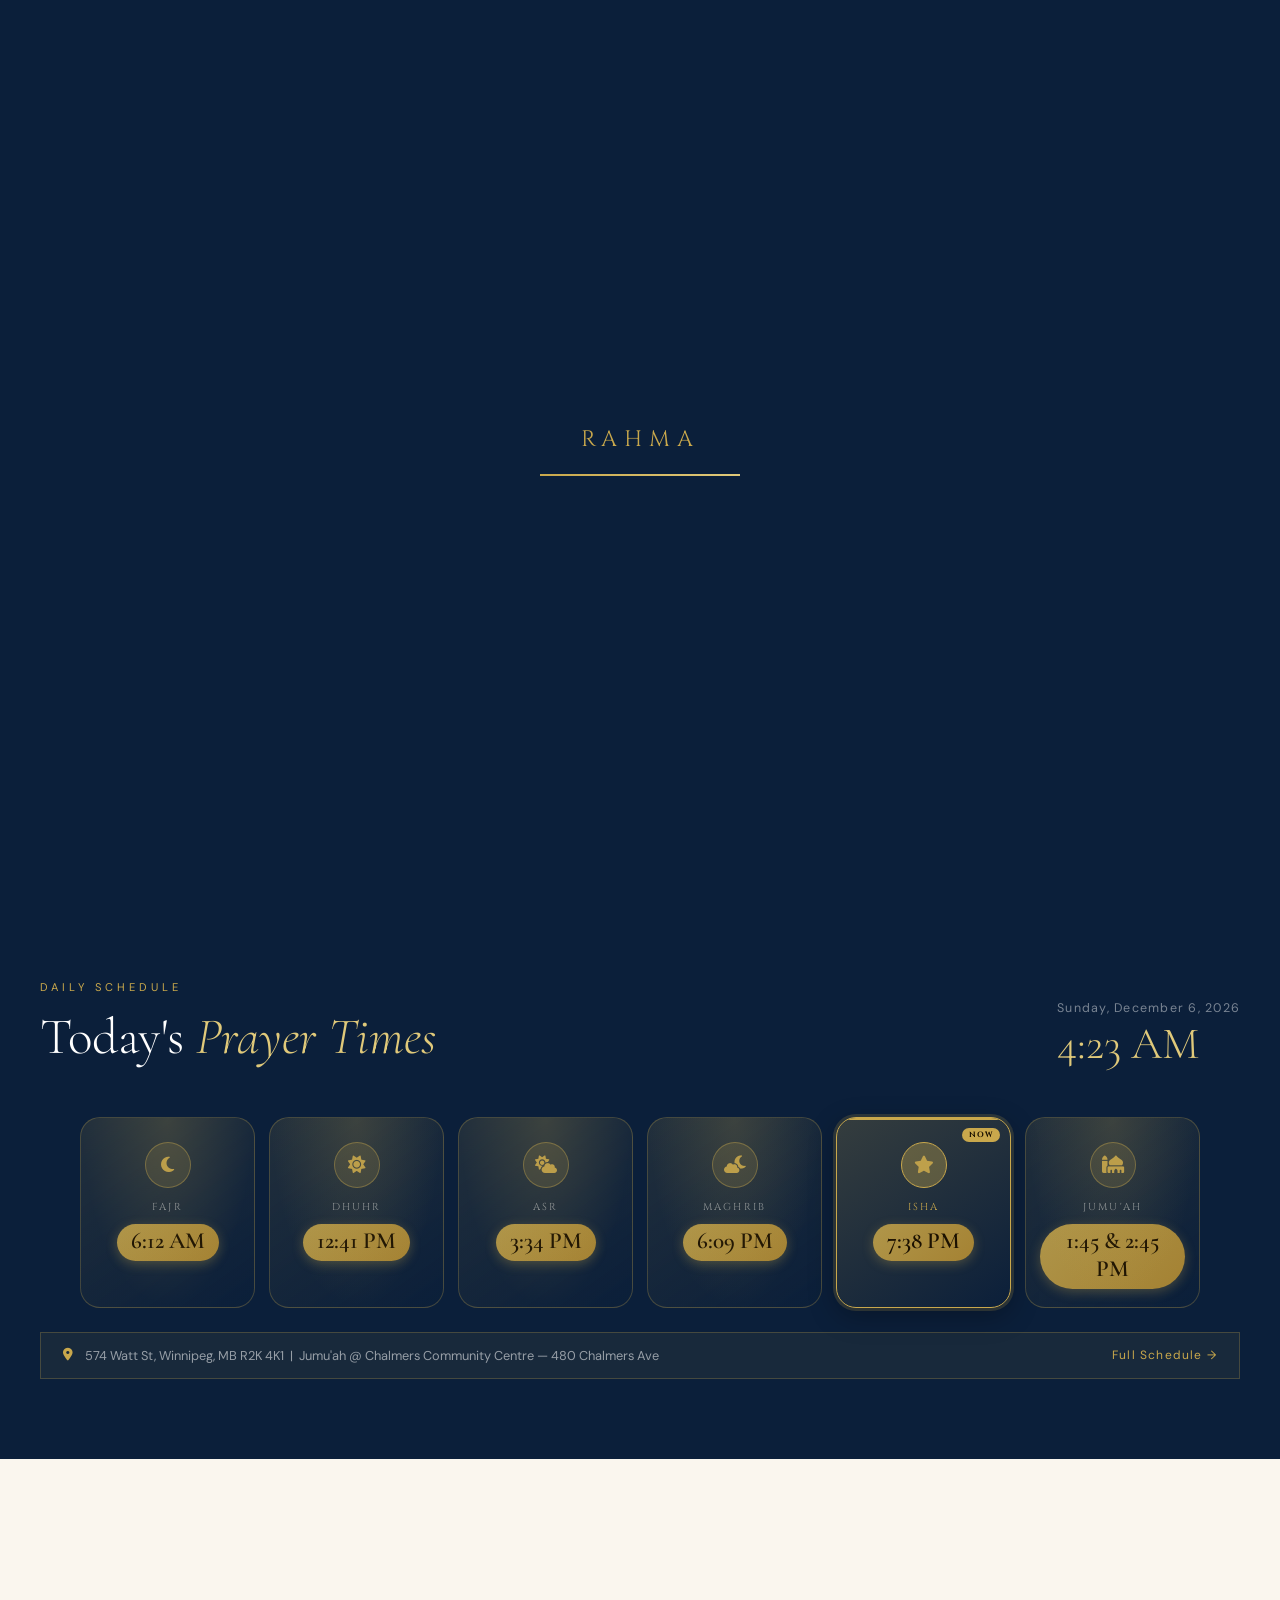
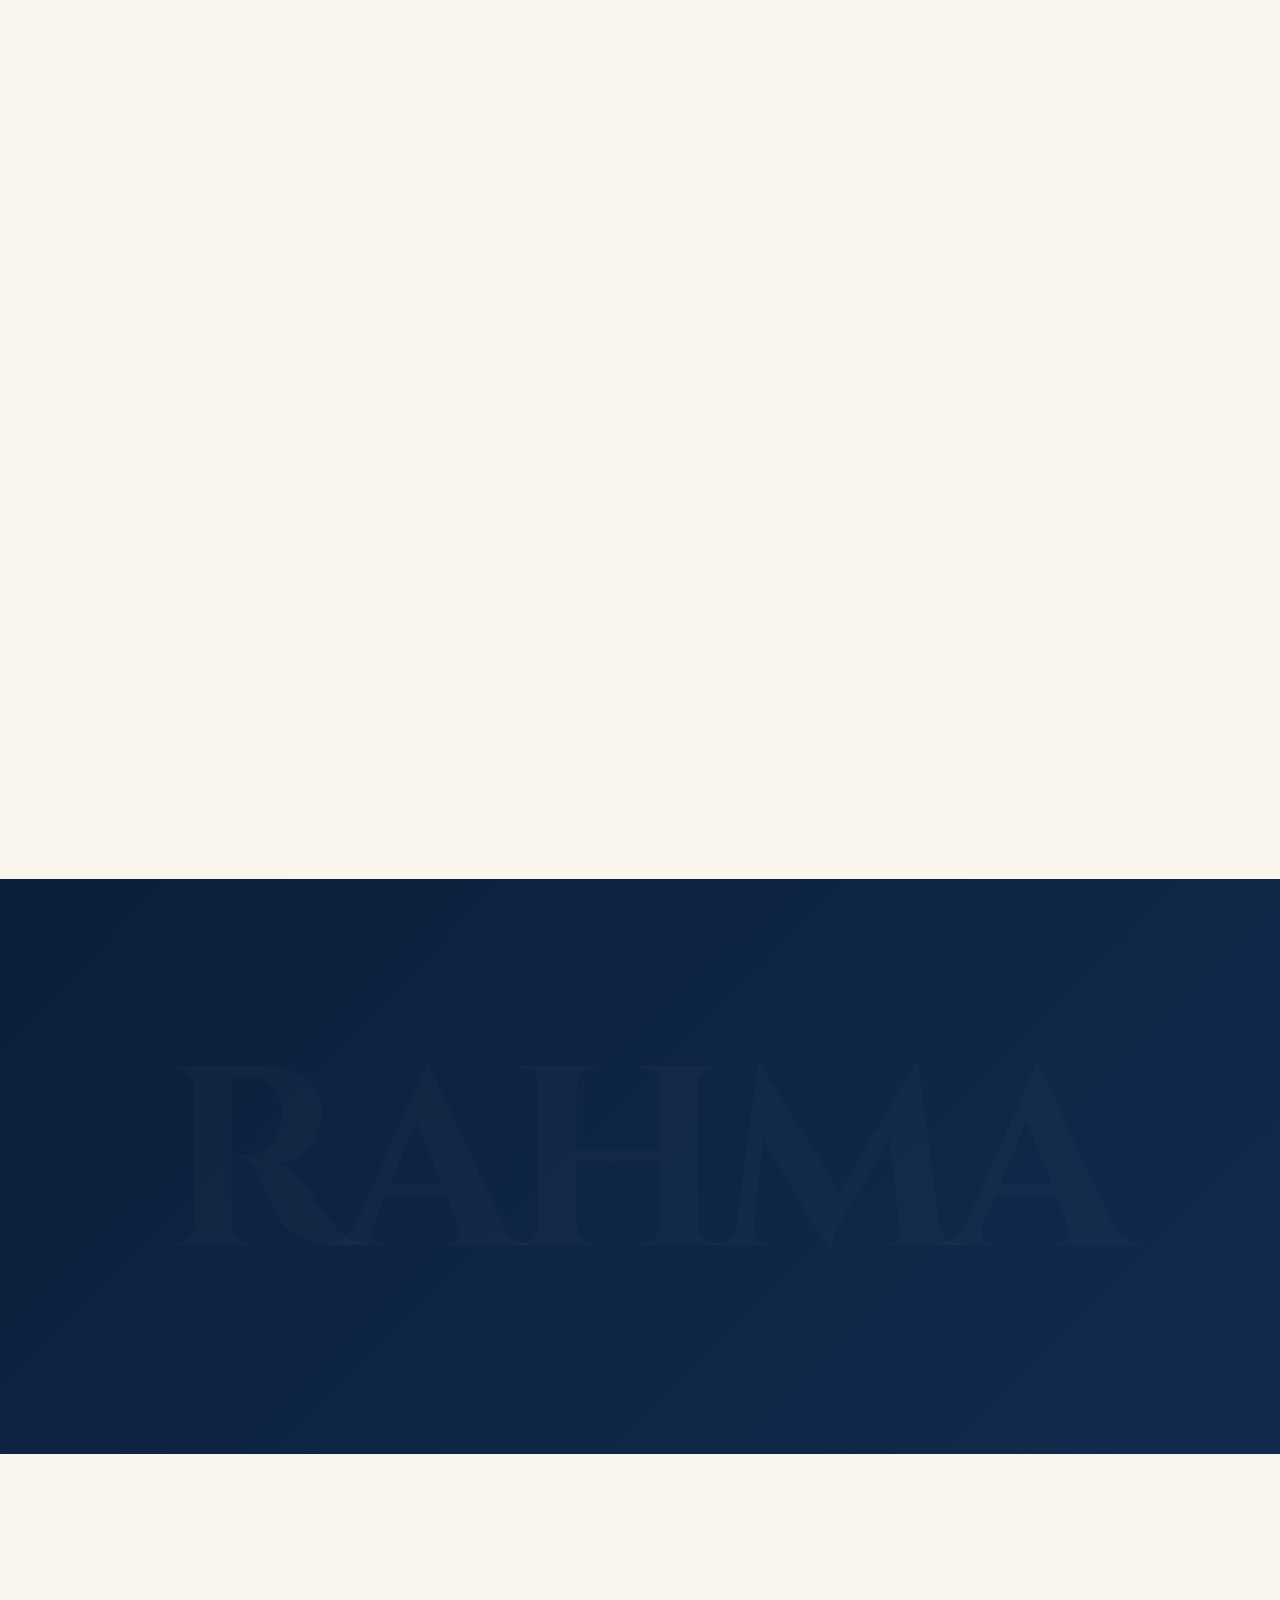
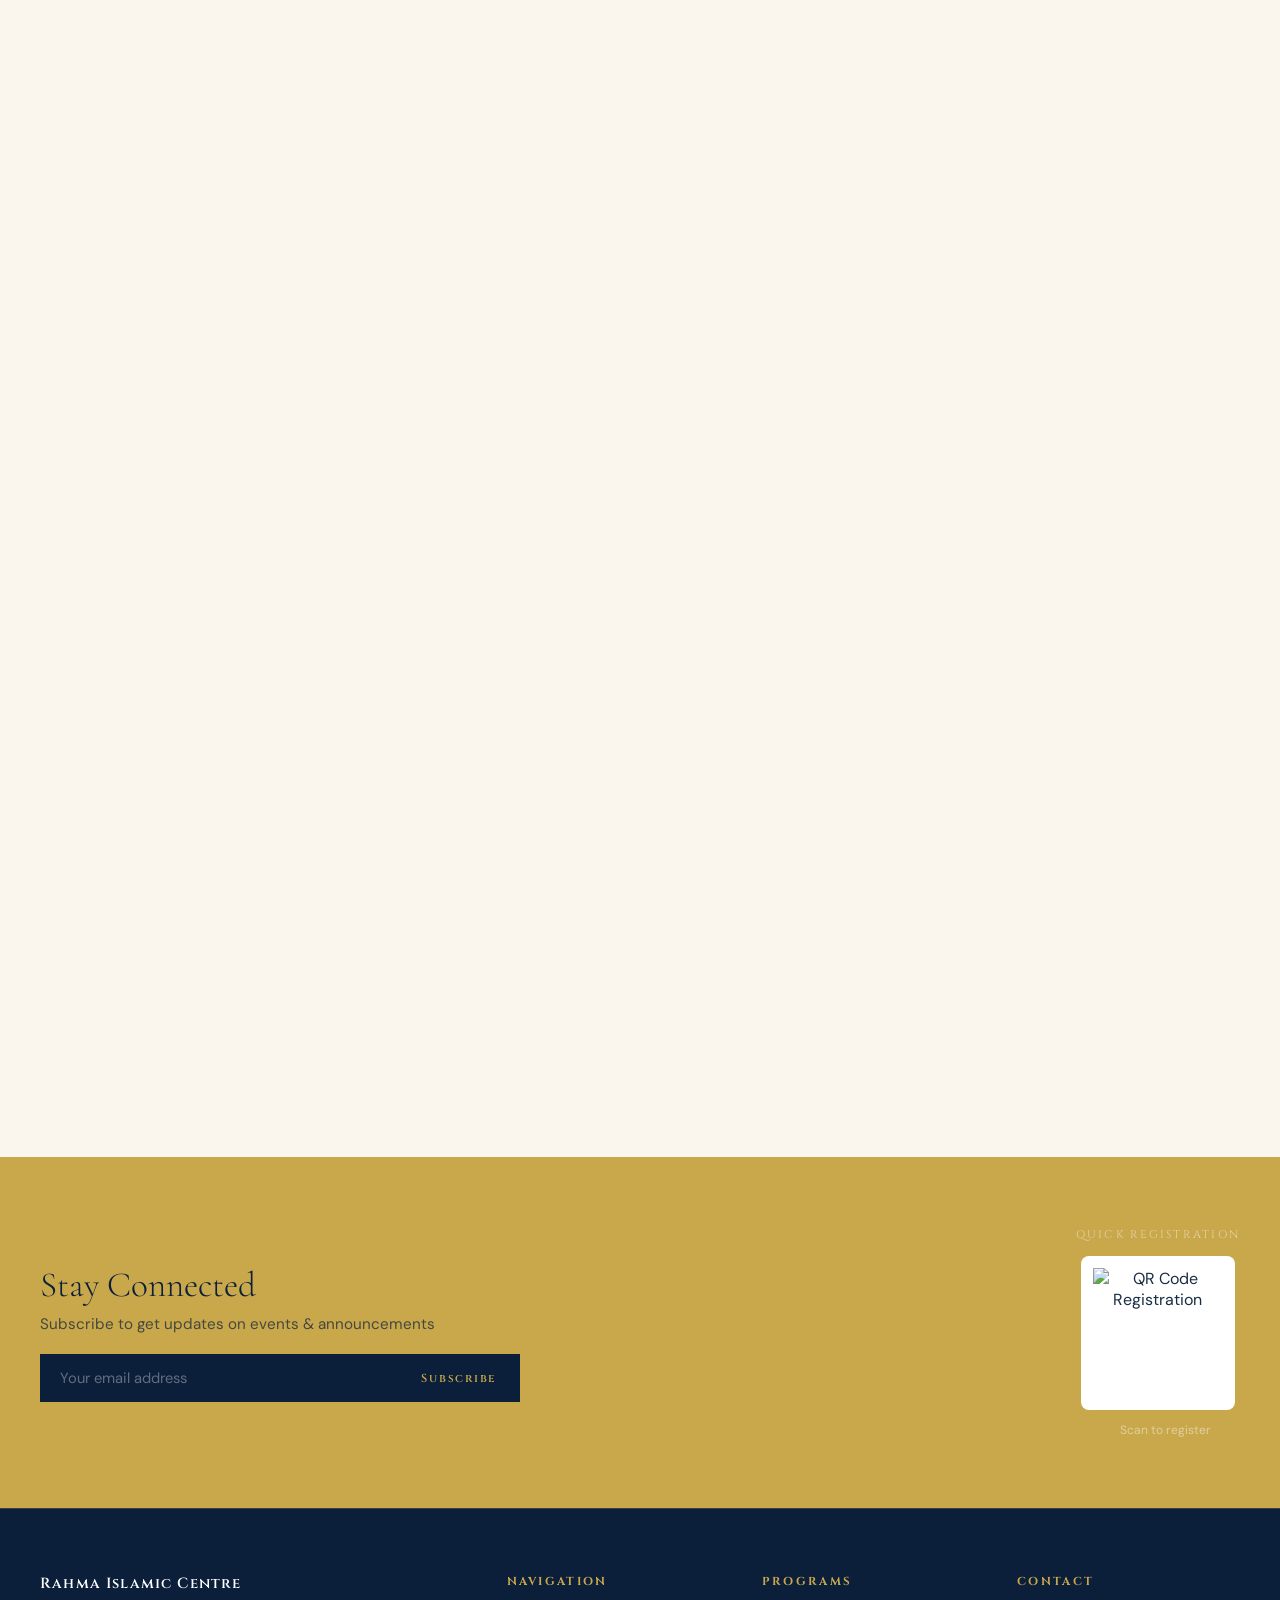
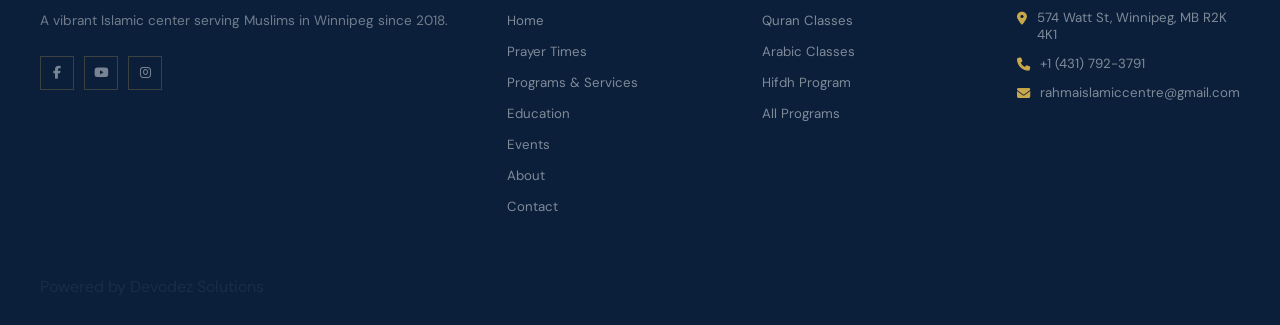
==== index.html @ fd64b8f8 "Update index.html" ====
<!DOCTYPE html>
<html lang="en">
<head>
    <meta charset="UTF-8">
    <meta name="viewport" content="width=device-width, initial-scale=1.0">
    <title>Rahma Islamic Centre — Winnipeg</title>
    <link rel="icon" type="image/png" href="logo.png">
    <link rel="preconnect" href="https://fonts.googleapis.com">
    <link rel="preconnect" href="https://fonts.gstatic.com" crossorigin>
    <link href="https://fonts.googleapis.com/css2?family=Cormorant+Garamond:ital,wght@0,300;0,400;0,600;1,300;1,400&family=Cinzel:wght@400;600;700&family=DM+Sans:wght@300;400;500&display=swap" rel="stylesheet">
    <link rel="stylesheet" href="https://cdnjs.cloudflare.com/ajax/libs/font-awesome/6.4.0/css/all.min.css">
    <link rel="stylesheet" href="style.css">
    <style>
        /* ===== HERO ===== */
        .hero { position: relative; height: 100vh; min-height: 700px; display: flex; align-items: center; justify-content: center; overflow: hidden; }
        .hero-bg { position: absolute; inset: 0; background: url('masjid.png') center/cover no-repeat; }
        .hero-overlay { position: absolute; inset: 0; background: linear-gradient(170deg, rgba(6,16,32,0.88) 0%, rgba(11,31,58,0.72) 50%, rgba(6,16,32,0.85) 100%); }
        .hero-pattern { position:absolute; inset:-60%; border: 1px solid rgba(201,168,76,0.15);   opacity: 0.07; pointer-events: none; z-index: 1; animation: patternSpin 80s linear infinite; }
        .hero-content { position: relative; z-index: 2; text-align: center; padding: 0 24px; animation: fadeUp 1.2s ease 0.5s both; }
        @keyframes fadeUp { from { opacity:0; transform:translateY(30px); } to { opacity:1; transform:translateY(0); } }
        .hero-eyebrow { font-family: 'DM Sans', sans-serif; font-size: 0.75rem; font-weight: 400; letter-spacing: 0.35em; text-transform: uppercase; color: var(--gold); margin-bottom: 20px; }
        .hero-title { font-family: 'Cormorant Garamond', serif; font-size: clamp(3rem, 7vw, 6.5rem); font-weight: 300; color: var(--white); line-height: 1.05; margin-bottom: 8px; letter-spacing: -0.01em; }
        .hero-title em { font-style: italic; color: var(--gold-light); }
        .hero-subtitle { font-family: 'Cormorant Garamond', serif; font-size: clamp(1rem, 2.5vw, 1.5rem); font-weight: 300; color: rgba(255,255,255,0.7); margin-bottom: 50px; font-style: italic; }
        .hero-ctas { display: flex; gap: 16px; justify-content: center; flex-wrap: wrap; }
        .hero-scroll { position: absolute; bottom: 36px; left: 50%; transform: translateX(-50%); display: flex; flex-direction: column; align-items: center; gap: 8px; cursor: pointer; z-index: 2; }
        .hero-scroll span { font-size: 0.65rem; letter-spacing: 0.25em; text-transform: uppercase; color: rgba(255,255,255,0.5); }
        .scroll-line { width: 1px; height: 50px; background: linear-gradient(var(--gold), transparent); animation: scrollAnim 2s ease-in-out infinite; }
        @keyframes patternSpin {
          from { transform: rotate(0deg); }
          to   { transform: rotate(360deg); }
        }
        @keyframes scrollAnim { 0%,100%{opacity:0;transform:scaleY(0);transform-origin:top} 50%{opacity:1;transform:scaleY(1)} }

        /* ===== ABOUT (homepage) ===== */
        .about-section { background: var(--cream); }
        .about-grid { display: grid; grid-template-columns: 1fr 1fr; gap: 80px; align-items: center; }
        .about-img-wrap { position: relative; }
        .about-img-wrap img { width: 100%; display: block; filter: grayscale(15%); position: relative; z-index: 1; }
        .about-img-wrap::before { content: ''; position: absolute; top: -20px; left: -20px; right: 20px; bottom: 20px; border: 1px solid var(--gold); opacity: 0.4; z-index: 0; pointer-events: none; }
        .about-year { position: absolute; bottom: -20px; right: -20px; z-index: 2; background: var(--gold); color: var(--navy); padding: 18px 24px; font-family: 'Cormorant Garamond', serif; font-size: 1.1rem; font-weight: 600; text-align: center; line-height: 1.2; }
        .about-year strong { display: block; font-size: 2rem; }
        .about-text p { font-family: 'DM Sans', sans-serif; font-size: 1rem; line-height: 1.85; color: var(--muted); margin-bottom: 20px; font-weight: 300; }
        .about-stats { display: grid; grid-template-columns: repeat(3, max-content); justify-content: center; gap: 30px; margin-top: 48px; padding-top: 40px; border-top: 1px solid var(--border); text-align: center;}
        .stat-item { text-align: center; }
        .stat-number { font-family: 'Cormorant Garamond', serif; font-size: 2.8rem; font-weight: 300; color: var(--navy); line-height: 1; display: block; }
        .stat-label { font-size: 0.75rem; letter-spacing: 0.15em; text-transform: uppercase; color: var(--gold); margin-top: 8px; display: block; }

        /* ===== MISSION ===== */
        .mission-section { background: linear-gradient(135deg, var(--navy) 0%, var(--navy-mid) 100%); padding: 110px 24px; position: relative; overflow: hidden; }
        .mission-pattern { position:absolute; inset:-60%; border: 1px solid rgba(201,168,76,0.15);   opacity: 0.05; pointer-events: none; animation: patternSpin 80s linear infinite; }
        .mission-bg-text { position: absolute; top: 50%; left: 50%; transform: translate(-50%, -50%); font-family: 'Cinzel', serif; font-size: 20vw; font-weight: 700; color: rgba(255,255,255,0.02); pointer-events: none; white-space: nowrap; letter-spacing: -0.05em; }
        .mission-inner { position: relative; z-index: 1; max-width: 800px; margin: 0 auto; text-align: center; }
        .mission-divider { display: flex; align-items: center; gap: 16px; margin: 40px auto; max-width: 300px; }
        .mission-divider::before, .mission-divider::after { content: ''; flex: 1; height: 1px; background: var(--border); }
        .mission-gem { color: var(--gold); }
        .mission-inner p { font-family: 'Cormorant Garamond', serif; font-size: 1.35rem; font-style: italic; color: rgba(255,255,255,0.75); line-height: 1.9; }

        /* ===== DONATE (homepage) ===== */
        .donate-section { background: var(--cream); padding: 110px 24px; }
        .donate-inner { display: grid; grid-template-columns: 1fr 1fr; gap: 80px; align-items: center; }
        .donate-text p { font-size: 1.05rem; line-height: 1.8; color: var(--muted); margin-bottom: 36px; }
        .donate-amount-preview { display: flex; gap: 12px; flex-wrap: wrap; margin-bottom: 30px; }
        .amount-pill { padding: 8px 20px; border: 1px solid var(--border); font-family: 'Cinzel', serif; font-size: 0.8rem; letter-spacing: 0.1em; color: var(--navy); cursor: pointer; background: transparent; transition: all 0.3s; }
        .amount-pill:hover, .amount-pill.selected { background: var(--gold); border-color: var(--gold); color: var(--navy); }
        .donate-form-box { background: var(--navy); padding: 50px 44px; }
        .donate-form-box h3 { font-family: 'Cinzel', serif; font-size: 1.1rem; font-weight: 600; color: var(--white); letter-spacing: 0.1em; margin-bottom: 30px; }
        .donate-input-row { display: flex; margin-bottom: 16px; }
        .currency-tag { background: var(--gold); color: var(--navy); padding: 14px 18px; font-family: 'Cinzel', serif; font-size: 0.85rem; font-weight: 700; display: flex; align-items: center; flex-shrink: 0; }
        .donate-input { flex: 1; background: rgba(255,255,255,0.07); border: 1px solid rgba(255,255,255,0.12); border-left: none; color: var(--white); padding: 14px 18px; font-family: 'Cormorant Garamond', serif; font-size: 1.4rem; outline: none; transition: border-color 0.3s; }
        .donate-input:focus { border-color: var(--gold); }
        .donate-input::placeholder { color: rgba(255,255,255,0.25); font-size: 1rem; }
        .donate-submit { width: 100%; background: var(--gold); color: var(--navy); border: none; padding: 16px; font-family: 'Cinzel', serif; font-size: 0.85rem; font-weight: 700; letter-spacing: 0.2em; text-transform: uppercase; cursor: pointer; transition: all 0.3s; margin-bottom: 14px; }
        .donate-submit:hover { background: var(--gold-light); }
        .secure-tag { font-size: 0.75rem; color: rgba(255,255,255,0.4); text-align: center; letter-spacing: 0.08em; }
        .secure-tag i { color: #4ade80; margin-right: 6px; }

        /* ===== RESPONSIVE ===== */
        @media (max-width: 900px) { .about-grid, .donate-inner { grid-template-columns: 1fr; gap: 50px; } .about-img-wrap { max-width: 500px; } .about-stats { grid-template-columns: 1fr 1fr; } }
        @media (max-width: 600px) { .about-stats { grid-template-columns: 1fr; } .donate-form-box { padding: 36px 24px; } }
    </style>

    <!-- DROPDOWN NAV CSS -->
    <style>
    /* ── nav-links: chaque li devient relatif pour ancrer le dropdown ── */
    .nav-links li { position: relative; }

    /* ── Le dropdown ── */
    .nav-drop {
        display: block;
        visibility: hidden;
        opacity: 0;
        pointer-events: none;
        position: absolute;
        top: calc(100% + 14px);
        left: 50%;
        transform: translateX(-50%) translateY(-6px);
        min-width: 210px;
        background: rgba(11,31,58,0.97);
        backdrop-filter: blur(20px);
        border: 1px solid rgba(201,168,76,0.25);
        border-top: 2px solid var(--gold);
        z-index: 2000;
        transition: opacity 0.22s ease, transform 0.22s ease, visibility 0.22s;
        padding: 8px 0;
    }

    /* Petit pont invisible pour éviter le gap hover */
    .nav-links li::before {
        content: '';
        position: absolute;
        top: 100%;
        left: 0;
        width: 100%;
        height: 14px;
    }


    /* Afficher au hover */
    .nav-links li:hover > .nav-drop {
        visibility: visible;
        opacity: 1;
        pointer-events: auto;
        transform: translateX(-50%) translateY(0);
    }

    /* Items dans le dropdown */
    .nav-drop a {
        display: flex !important;
        align-items: center;
        gap: 10px;
        padding: 10px 20px;
        font-family: 'DM Sans', sans-serif !important;
        font-size: 0.76rem !important;
        font-weight: 400 !important;
        color: rgba(255,255,255,0.72) !important;
        text-transform: uppercase !important;
        letter-spacing: 0.06em !important;
        white-space: nowrap;
        text-decoration: none;
        transition: all 0.2s !important;
        border-bottom: 1px solid rgba(201,168,76,0.07);
    }
    .nav-drop a:last-child { border-bottom: none; }
    .nav-drop a::after { display: none !important; }  /* Supprimer la ligne soulignée du nav global */
    .nav-drop a i {
        width: 16px;
        color: var(--gold);
        font-size: 0.72rem;
        opacity: 0.85;
        flex-shrink: 0;
    }
    .nav-drop a:hover {
        background: rgba(201,168,76,0.09) !important;
        color: var(--gold-light) !important;
        padding-left: 26px !important;
    }
    .nav-drop a:hover i { opacity: 1; }
    
        /* ── OPTION C — Prayer Cards Home (même design que prayer-times) ── */
        .prayer-cards {
            display: flex !important;
            flex-wrap: wrap;
            gap: 14px;
            justify-content: center;
            margin-bottom: 24px;
            border: none !important;
        }
        .prayer-card-item {
            flex: 1 1 130px;
            max-width: 175px;
            min-width: 120px;
            background: linear-gradient(145deg, rgba(201,168,76,0.12) 0%, rgba(11,31,58,0.6) 100%);
            border: 1px solid rgba(201,168,76,0.28) !important;
            border-right: 1px solid rgba(201,168,76,0.28) !important;
            border-radius: 20px;
            padding: 24px 14px 18px;
            text-align: center;
            position: relative;
            transition: transform 0.25s, box-shadow 0.25s, border-color 0.25s;
            overflow: hidden;
        }
        .prayer-card-item::before {
            content: '';
            position: absolute;
            inset: 0;
            border-radius: 20px;
            background: radial-gradient(ellipse at 50% 0%, rgba(201,168,76,0.18) 0%, transparent 70%);
            pointer-events: none;
        }
        .prayer-card-item:hover {
            transform: translateY(-4px);
            box-shadow: 0 12px 36px rgba(0,0,0,0.35);
            border-color: rgba(201,168,76,0.55) !important;
            background: linear-gradient(145deg, rgba(201,168,76,0.12) 0%, rgba(11,31,58,0.6) 100%);
        }
        /* Icône dans anneau */
        .prayer-icon-ring {
            width: 46px; height: 46px;
            border-radius: 50%;
            background: rgba(201,168,76,0.15);
            border: 1.5px solid rgba(201,168,76,0.4);
            display: flex; align-items: center; justify-content: center;
            margin: 0 auto 12px;
            transition: background 0.25s;
        }
        .prayer-card-item:hover .prayer-icon-ring { background: rgba(201,168,76,0.28); }
        .prayer-icon { font-size: 1.1rem !important; color: var(--gold); opacity: 0.9; margin-bottom: 0 !important; display: inline !important; }
        .prayer-name {
            font-family: 'Cinzel', serif;
            font-size: 0.63rem;
            letter-spacing: 0.2em;
            color: rgba(255,255,255,0.5);
            text-transform: uppercase;
            margin-bottom: 10px;
        }
        /* Heure en pill */
        .prayer-time-val {
            display: inline-block;
            font-family: 'Cormorant Garamond', serif;
            font-size: 1.45rem;
            font-weight: 600;
            background: linear-gradient(135deg, rgba(201,168,76,0.85) 0%, rgba(180,140,50,0.9) 100%);
            color: #1a1000 !important;
            padding: 4px 14px 5px;
            border-radius: 50px;
            line-height: 1.2;
            box-shadow: 0 3px 12px rgba(201,168,76,0.3);
            margin-bottom: 0;
        }
        /* Carte active */
        .prayer-card-item.active-prayer {
            border-color: var(--gold) !important;
            background: linear-gradient(145deg, rgba(201,168,76,0.22) 0%, rgba(11,31,58,0.7) 100%);
            box-shadow: 0 0 0 3px rgba(201,168,76,0.18), 0 8px 28px rgba(0,0,0,0.3);
        }
        .prayer-card-item.active-prayer .prayer-icon-ring {
            background: rgba(201,168,76,0.35);
            border-color: var(--gold);
        }
        .prayer-card-item.active-prayer .prayer-name { color: var(--gold); }
        .prayer-card-item.active-prayer::after {
            content: 'Now';
            position: absolute;
            top: 10px; right: 10px;
            background: var(--gold);
            color: #1a1000;
            font-family: 'Cinzel', serif;
            font-size: 0.48rem;
            font-weight: 700;
            letter-spacing: 0.12em;
            padding: 2px 7px;
            border-radius: 50px;
            text-transform: uppercase;
        }
        @media (max-width: 700px) {
            .prayer-cards { gap: 8px; }
            .prayer-card-item { flex: 1 1 100px; min-width: 90px; padding: 16px 8px 12px; border-radius: 14px; }
            .prayer-icon-ring { width: 36px; height: 36px; margin-bottom: 8px; }
            .prayer-time-val { font-size: 1.1rem; padding: 3px 10px; }
        }
    </style>
    <!-- /DROPDOWN NAV CSS -->
</head>
<body>

    <div id="loader"><div class="loader-text">RAHMA</div><div class="loader-bar"><div class="loader-fill"></div></div></div>

        <div class="mobile-menu" id="mobileMenu">
        <a href="index.html" class="active" onclick="closeMobile()">Home</a>
        <a href="prayer-times.html"  onclick="closeMobile()">Prayer Times</a>
        <a href="programs.html"  onclick="closeMobile()">Programs &amp; Services</a>
        <a href="education.html"  onclick="closeMobile()">Education</a>
        <a href="events.html"  onclick="closeMobile()">Events</a>
        <a href="gallery.html"  onclick="closeMobile()">Gallery</a>
        <a href="contact.html"  onclick="closeMobile()">Contact</a>
        <a href="donate.html" class="mobile-donate" onclick="closeMobile()">Donate</a>
    </div>

    <nav class="navbar" id="navbar">
        <div class="navbar-inner">
            <a href="index.html" class="logo-wrap">
                <img src="logo.png" alt="Rahma Logo" class="logo-img">
                <div class="logo-text">Rahma Islamic Centre<span>Winnipeg</span></div>
            </a>
                        <ul class="nav-links">
                <li><a href="index.html" class="active">Home</a><div class="nav-drop"><a href="index.html#about"><i class="fas fa-users"></i>Who We Are</a><a href="index.html#mission"><i class="fas fa-bullseye"></i>Our Mission</a><a href="index.html#values"><i class="fas fa-heart"></i>Core Values</a></div></li>
                <li><a href="prayer-times.html" >Prayer Times</a><div class="nav-drop"><a href="prayer-times.html#prayer"><i class="fas fa-clock"></i>Today's Prayer Times</a><a href="prayer-times.html#schedule"><i class="fas fa-calendar-alt"></i>Monthly Schedule</a><a href="prayer-times.html#jumuah"><i class="fas fa-mosque"></i>Jumu'ah Info</a></div></li>
                <li><a href="programs.html" >Programs &amp; Services</a><div class="nav-drop"><a href="programs.html"><i class="fas fa-th-large"></i>All Programs</a><a href="activities.html"><i class="fas fa-running"></i>Activities &amp; Classes</a><a href="programs.html#foodbank"><i class="fas fa-hand-holding-heart"></i>Food Bank</a><a href="programs.html#counseling"><i class="fas fa-comments"></i>Spiritual Counseling</a></div></li>
                <li><a href="education.html" >Education</a><div class="nav-drop"><a href="education.html"><i class="fas fa-book-open"></i>All Classes</a><a href="education.html#adult-quran"><i class="fas fa-quran"></i>Adult Quran Class</a><a href="education.html#kids-quran"><i class="fas fa-child"></i>Kids Quran Class</a><a href="education.html#hifdh"><i class="fas fa-star"></i>Hifdh Program</a><a href="education.html#arabic"><i class="fas fa-language"></i>Arabic Class</a></div></li>
                <li><a href="events.html" >Events</a><div class="nav-drop"><a href="events.html"><i class="fas fa-calendar-star"></i>Upcoming Events</a><a href="events.html#ramadan"><i class="fas fa-moon"></i>Ramadan Programs</a><a href="events.html#eid"><i class="fas fa-gift"></i>Eid Celebrations</a><a href="newsletter.html"><i class="fas fa-envelope"></i>Newsletter</a></div></li>
                <li><a href="gallery.html" >Gallery</a></li>
                <li><a href="contact.html" >Contact</a><div class="nav-drop"><a href="contact.html#form"><i class="fas fa-paper-plane"></i>Send a Message</a><a href="contact.html#location"><i class="fas fa-map-marker-alt"></i>Location &amp; Hours</a></div></li>
            </ul>
            <a href="donate.html" class="nav-donate">Donate</a>
            <div class="hamburger" id="hamburger" onclick="toggleMobile()"><span></span><span></span><span></span></div>
        </div>
    </nav>

    <!-- HERO -->
    <section class="hero">
        <div class="hero-bg"></div>
        <div class="hero-overlay"></div>
        <div class="hero-pattern"></div>
        <div class="hero-content">
            <p class="hero-eyebrow">  </p>
            <h1 class="hero-title">Welcome to<br>Winnipeg <em>Rahma</em> Islamic Centre</h1>
            <p class="hero-subtitle">A sanctuary of worship, learning &amp; community</p>
            <div class="hero-ctas">
                <a href="prayer-times.html" class="btn-primary">Prayer Times</a>
                <a href="about.html" class="btn-outline">Learn More</a>
            </div>
        </div>
        <div class="hero-scroll" onclick="document.getElementById('prayer').scrollIntoView({behavior:'smooth'})">
            <span>Scroll</span><div class="scroll-line"></div>
        </div>
    </section>

    <!-- PRAYER TIMES -->
    <section class="prayer-section" id="prayer">
        <div class="prayer-pattern"></div>
        <div class="container">
            <div class="prayer-top">
                <div>
                    <span class="section-label">Daily Schedule</span>
                    <h2 class="section-title" style="color:var(--white);margin-bottom:0;">Today's <em style="color:var(--gold-light)">Prayer Times</em></h2>
                </div>
                <div class="prayer-live">
                    <div class="prayer-date-display" id="prayerDate">Loading date...</div>
                    <div class="prayer-clock" id="currentTime">--:--</div>
                </div>
            </div>
            <div class="prayer-cards">
                <div class="prayer-card-item" id="card-fajr"><div class="prayer-icon-ring"><i class="fas fa-moon prayer-icon"></i></div><div class="prayer-name">Fajr</div><div class="prayer-time-val" id="fajr-time">—</div></div>
                <div class="prayer-card-item" id="card-dhuhr"><div class="prayer-icon-ring"><i class="fas fa-sun prayer-icon"></i></div><div class="prayer-name">Dhuhr</div><div class="prayer-time-val" id="dhuhr-time">—</div></div>
                <div class="prayer-card-item" id="card-asr"><div class="prayer-icon-ring"><i class="fas fa-cloud-sun prayer-icon"></i></div><div class="prayer-name">Asr</div><div class="prayer-time-val" id="asr-time">—</div></div>
                <div class="prayer-card-item" id="card-maghrib"><div class="prayer-icon-ring"><i class="fas fa-cloud-moon prayer-icon"></i></div><div class="prayer-name">Maghrib</div><div class="prayer-time-val" id="maghrib-time">—</div></div>
                <div class="prayer-card-item" id="card-isha"><div class="prayer-icon-ring"><i class="fas fa-star prayer-icon"></i></div><div class="prayer-name">Isha</div><div class="prayer-time-val" id="isha-time">—</div></div>
                <div class="prayer-card-item"><div class="prayer-icon-ring"><i class="fas fa-mosque prayer-icon"></i></div><div class="prayer-name">Jumu'ah</div><div class="prayer-time-val">1:45 &amp; 2:45 PM</div></div>
            </div>
            <div class="prayer-location-bar">
                <i class="fas fa-map-marker-alt"></i>
                <span>574 Watt St, Winnipeg, MB R2K 4K1 &nbsp;|&nbsp; Jumu'ah @ Chalmers Community Centre — 480 Chalmers Ave</span>
                <a href="prayer-times.html">Full Schedule →</a>
            </div>
        </div>
    </section>

    <!-- ABOUT -->
    <section class="about-section" id="about" style="padding:110px 24px;">
        <div class="container">
            <div class="about-grid">
                <div class="about-img-wrap reveal">
                    <img src="mosque.jpg" alt="Rahma Community">
                    <div class="about-year"><strong>2018</strong>Founded</div>
                </div>
                <div class="about-text">
                    <span class="section-label reveal">Who We Are</span>
                    <h2 class="section-title reveal">A Home for the <em>Muslim Community</em> in Winnipeg</h2>
                    <div class="divider reveal"></div>
                        <p class="reveal">The Winnipeg Rahma Islamic Centre is a vibrant and inclusive Islamic Center dedicated to serving the spiritual, educational, and social needs of Muslims in Winnipeg. Our centre is a welcoming space for individuals of all ages, background, or level of religious knowledge.</p>
                        <p class="reveal reveal-delay-1">Our mosque is committed to the teachings of the Quran and the Sunnah of the Prophet Muhammad (peace be upon him). We strive to promote compassion and unity among our members and the broader community.</p>
                        <p class="reveal reveal-delay-2">With a focus on both religious education and community development, we offer various services to enrich the lives of our members and foster a spirit of brotherhood and sisterhood.</p>
                    </div>
                    <div class="about-stats reveal reveal-delay-2">
                        <div class="stat-item"><span class="stat-number" data-target="5">0</span><span class="stat-label">Daily Prayers</span></div>
                        <div class="stat-item"><span class="stat-number" data-target="7">0</span><span class="stat-label">Programs</span></div>
                        <div class="stat-item"><span class="stat-number" data-target="2018">0</span><span class="stat-label"> Year</span></div>
                    </div>
                </div>
            </div>
        </div>
    </section>

    <!-- MISSION -->
    <section class="mission-section" id="mission">
        <div class="mission-pattern"></div>
        <div class="mission-bg-text">RAHMA</div>
        <div class="mission-inner">
            <span class="section-label reveal" style="display:block;text-align:center;">Our Purpose</span>
            <h2 class="section-title reveal" style="color:var(--white);text-align:center;">Our <em style="color:var(--gold-light)">Mission</em></h2>
            <div class="mission-divider reveal"><span class="mission-gem">✦</span></div>
            <p class="reveal">"Our mission is to create an environment of spiritual growth, education, and social welfare that nurtures individuals and strengthens the community — inspiring all to live guided by Islamic principles."</p>
            <div style="margin-top:40px;text-align:center;" class="reveal reveal-delay-2"><a href="about.html" class="btn-primary">Learn About Us</a></div>
        </div>
    </section>

    <section class="values-section" id="values">
        <div class="container">
            <span class="section-label reveal">What Guides Us</span>
            <h2 class="section-title reveal">Our <em>Core Values</em></h2>
            <p class="reveal" style="color:var(--muted);max-width:600px;">At the Winnipeg Rahma Islamic Centre, we are guided by the following core values that shape everything we do.</p>
            <div class="values-grid">
                <div class="value-item reveal"><div class="value-icon"><i class="fas fa-pray"></i></div><h3>Faith</h3><p>We prioritize nurturing a deep connection with Allah (SWT) through worship, prayer, and reflection on the teachings of Islam.</p></div>
                <div class="value-item reveal reveal-delay-1"><div class="value-icon"><i class="fas fa-users"></i></div><h3>Community</h3><p>We believe in fostering a sense of brotherhood and sisterhood, where all members feel welcome, supported, and included.</p></div>
                <div class="value-item reveal reveal-delay-2"><div class="value-icon"><i class="fas fa-book-open"></i></div><h3>Education</h3><p>We are committed to lifelong learning, offering programs that enhance understanding of the Quran, Hadith, and Islamic teachings.</p></div>
                <div class="value-item reveal reveal-delay-1"><div class="value-icon"><i class="fas fa-hands-helping"></i></div><h3>Service</h3><p>We believe in giving back through charitable acts, support for the needy, and initiatives that benefit the broader society.</p></div>
                <div class="value-item reveal reveal-delay-2"><div class="value-icon"><i class="fas fa-shield-alt"></i></div><h3>Integrity</h3><p>We strive to uphold the highest moral and ethical standards, reflecting the principles of honesty, fairness, and respect.</p></div>
                <div class="value-item reveal reveal-delay-3"><div class="value-icon"><i class="fas fa-heart"></i></div><h3>Compassion</h3><p>We encourage kindness and care for others, following the example of the Prophet Muhammad (peace be upon him).</p></div>
            </div>
        </div>
    </section>

    <!-- DONATE -->
    <section class="donate-section">
        <div class="container">
            <div class="donate-inner">
                <div class="donate-text">
                    <span class="section-label reveal">Make an Impact</span>
                    <h2 class="section-title reveal">Support <em>Rahma</em><br>Islamic Centre</h2>
                    <div class="divider reveal"></div>
                    <p class="reveal">Your generous contributions help us maintain our facilities, expand educational programs, and support families in need across Winnipeg.</p>
                    <div class="donate-amount-preview reveal">
                        <button class="amount-pill" onclick="setAmount(10,this)">$10</button>
                        <button class="amount-pill" onclick="setAmount(25,this)">$25</button>
                        <button class="amount-pill selected" onclick="setAmount(50,this)">$50</button>
                        <button class="amount-pill" onclick="setAmount(100,this)">$100</button>
                        <button class="amount-pill" onclick="setAmount(250,this)">$250</button>
                    </div>
                </div>
                <div class="donate-form-box reveal reveal-delay-2" style="position:relative;overflow:hidden;"><div class="donate-box-pattern"></div>
                    <h3>Donate Today</h3>
                    <div style="display:flex;gap:8px;margin-bottom:20px;">
                        <button onclick="setCurrency('CAD')" id="btnCAD" style="flex:1;padding:10px;background:rgba(201,168,76,0.15);border:1px solid var(--gold);color:var(--gold);font-family:Cinzel,serif;font-size:0.75rem;letter-spacing:0.12em;cursor:pointer;transition:all 0.3s;">CAD</button>
                        <button onclick="setCurrency('USD')" id="btnUSD" style="flex:1;padding:10px;background:transparent;border:1px solid rgba(255,255,255,0.15);color:rgba(255,255,255,0.5);font-family:Cinzel,serif;font-size:0.75rem;letter-spacing:0.12em;cursor:pointer;transition:all 0.3s;">USD</button>
                    </div>
                    <div class="donate-input-row">
                        <div class="currency-tag" id="currencyTag">CAD</div>
                        <input type="number" class="donate-input" id="donateAmt" value="50" placeholder="Enter amount" min="1">
                    </div>
                    <button class="donate-submit" onclick="processDonation()">Donate Now →</button>
                    <p class="secure-tag"><i class="fas fa-lock"></i>100% Secure &amp; Tax-Deductible</p>
                </div>
            </div>
        </div>
    </section>

    <!-- NEWSLETTER -->
    
    <!-- NEWSLETTER + QR FUSIONNÉS -->
    <section class="newsletter-section">
        <div class="container">
            <div class="nl-flex-wrap" style="display:flex;flex-wrap:wrap;gap:40px;align-items:center;justify-content:space-between;">

                <!-- Colonne gauche : newsletter -->
                <div style="flex:1;min-width:260px;">
                    <div class="newsletter-inner" style="flex-direction:column;align-items:flex-start;text-align:left;gap:20px;">
                        <div class="newsletter-text">
                            <h3>Stay Connected</h3>
                            <p>Subscribe to get updates on events &amp; announcements</p>
                        </div>
                        <form class="newsletter-form" onsubmit="subscribeNewsletter(event)" style="width:100%;max-width:480px;">
                            <input type="email" class="newsletter-input" placeholder="Your email address" required>
                            <button type="submit" class="newsletter-btn">Subscribe</button>
                        </form>
                    </div>
                </div>

                <!-- Colonne droite : QR code -->
                <div class="qr-col" style="text-align:center;padding-left:40px;border-left:1px solid rgba(201,168,76,0.25);flex-shrink:0;">
                    <p style="font-family:'Cinzel',serif;font-size:0.7rem;letter-spacing:0.2em;text-transform:uppercase;color:rgba(255,255,255,0.5);margin-bottom:14px;">Quick Registration</p>
                    <div style="display:inline-block;background:#fff;padding:12px;border-radius:8px;">
                        <img src="qr-register.jpeg" alt="QR Code Registration" style="width:130px;height:130px;display:block;">
                    </div>
                    <p style="margin-top:12px;font-size:0.75rem;color:rgba(255,255,255,0.45);">
                        <i class="fas fa-mobile-alt" style="color:var(--gold);margin-right:6px;"></i>Scan to register
                    </p>
                </div>

            </div>
        </div>
    </section>
    <footer class="footer"><div class="container">
        <div class="footer-grid">
            <div class="footer-brand"><span class="logo-text-footer">Rahma Islamic Centre</span><p>A vibrant Islamic center serving Muslims in Winnipeg since 2018.</p><div class="footer-social"><a href="#"><i class="fab fa-facebook-f"></i></a><a href="#"><i class="fab fa-youtube"></i></a><a href="#"><i class="fab fa-instagram"></i></a></div></div>
            <div class="footer-col"><h4>Navigation</h4><ul>
                <li><a href="index.html">Home</a></li><li><a href="prayer-times.html">Prayer Times</a></li>
                <li><a href="programs.html">Programs &amp; Services</a></li><li><a href="education.html">Education</a></li>
                <li><a href="events.html">Events</a></li><li><a href="index.html#about">About</a></li><li><a href="contact.html">Contact</a></li>
            </ul></div>
            <div class="footer-col"><h4>Programs</h4><ul>
                <li><a href="education.html">Quran Classes</a></li><li><a href="education.html">Arabic Classes</a></li>
                <li><a href="education.html">Hifdh Program</a></li><li><a href="programs.html">All Programs</a></li>
            </ul></div>
            <div class="footer-col"><h4>Contact</h4>
                <div class="contact-li"><i class="fas fa-map-marker-alt"></i><span>574 Watt St, Winnipeg, MB R2K 4K1</span></div>
                <div class="contact-li"><i class="fas fa-phone"></i><span>+1 (431) 792-3791</span></div>
                <div class="contact-li"><i class="fas fa-envelope"></i><span><a href="mailto:rahmaislamiccentre@gmail.com">rahmaislamiccentre@gmail.com</a></span></div>
            </div>
        </div>
                                        <span>Powered by Devodez Solutions</span>
            </div>
        </div>
    </footer>
    <script src="shared.js"></script>
    <script>
    /* ── HORLOGE + DATE — PAGE HOME ── */
    (function tickClock(){
        var el = document.getElementById('currentTime');
        var de = document.getElementById('prayerDate');
        var now = new Date();
        if (el) {
            var h = now.getHours(), m = now.getMinutes();
            var ampm = h >= 12 ? 'PM' : 'AM';
            el.textContent = (h%12||12) + ':' + String(m).padStart(2,'0') + ' ' + ampm;
        }
        if (de) de.textContent = now.toLocaleDateString('en-US', {weekday:'long', year:'numeric', month:'long', day:'numeric'});
        setTimeout(tickClock, 1000);
    })();

    /* ── PRAYER TIMES — PAGE HOME ── */
    (function() {
        function fmtTime(raw) {
            if (!raw) return '—';
            var t = raw.split(' ')[0].split(':');
            var h = parseInt(t[0]), m = t[1];
            return (h % 12 || 12) + ':' + m + ' ' + (h >= 12 ? 'PM' : 'AM');
        }
        async function loadHomePrayers() {
            var T = null;
            try {
                var r = await fetch('https://mawaqit.net/api/2.0/mosque/by-slug/rahma-islamic-centre-winnipeg/prayer-times');
                if (r.ok) {
                    var d = await r.json();
                    if (d.times && d.times.length >= 6)
                        T = {Fajr:d.times[0], Dhuhr:d.times[2], Asr:d.times[3], Maghrib:d.times[4], Isha:d.times[5]};
                }
            } catch(e) {}
            if (!T) {
                try {
                    var now = new Date();
                    var url = 'https://api.aladhan.com/v1/timings/'
                        + now.getDate() + '-' + (now.getMonth()+1) + '-' + now.getFullYear()
                        + '?latitude=49.8951&longitude=-97.1384&method=2';
                    var res = await fetch(url, {mode:'cors'});
                    var data = await res.json();
                    if (data.code === 200) T = data.data.timings;
                } catch(e) {}
            }
            if (!T) T = {Fajr:'06:12', Dhuhr:'12:41', Asr:'15:34', Maghrib:'18:09', Isha:'19:38'};

            var map     = {Fajr:'fajr-time', Dhuhr:'dhuhr-time', Asr:'asr-time', Maghrib:'maghrib-time', Isha:'isha-time'};
            var cardMap = {Fajr:'card-fajr',  Dhuhr:'card-dhuhr', Asr:'card-asr', Maghrib:'card-maghrib', Isha:'card-isha'};

            var nm = new Date().getHours()*60 + new Date().getMinutes();
            var active = 'Isha';
            ['Fajr','Dhuhr','Asr','Maghrib','Isha'].forEach(function(k) {
                var raw = T[k] || T[k.toLowerCase()] || '';
                var t24 = raw.split(' ')[0];
                var el = document.getElementById(map[k]);
                if (el) el.textContent = fmtTime(t24);
                if (t24) { var p = t24.split(':').map(Number); if (nm >= p[0]*60+p[1]) active = k; }
            });
            ['Fajr','Dhuhr','Asr','Maghrib','Isha'].forEach(function(k) {
                var el = document.getElementById(cardMap[k]);
                if (el) el.classList.toggle('active-prayer', k === active);
            });
        }
        document.addEventListener('DOMContentLoaded', loadHomePrayers);
    })();

    /* ── COUNTERS ANIMATION ── */
    document.addEventListener('DOMContentLoaded', function() {
        var nums = document.querySelectorAll('.stat-number[data-target]');
        var obs = new IntersectionObserver(function(entries) {
            entries.forEach(function(e) {
                if (!e.isIntersecting) return;
                var el = e.target;
                var target = parseInt(el.getAttribute('data-target'));
                var start = 0, duration = 1800;
                var step = function(ts) {
                    if (!start) start = ts;
                    var prog = Math.min((ts - start) / duration, 1);
                    el.textContent = Math.floor(prog * target);
                    if (prog < 1) requestAnimationFrame(step);
                    else el.textContent = target;
                };
                requestAnimationFrame(step);
                obs.unobserve(el);
            });
        }, {threshold: 0.5});
        nums.forEach(function(el) { obs.observe(el); });
    });
    </script>
</body>
</html>
---- style.css ----
/* ============================================================
   RAHMA ISLAMIC CENTRE — style.css  v3
   Global theme: spacing fixed, nav fixed, mobile fixed
============================================================ */

*, *::before, *::after { margin: 0; padding: 0; box-sizing: border-box; }

:root {
  --navy:        #0B1F3A;
  --navy-mid:    #122a4e;
  --navy-light:  #1a3a66;
  --gold:        #C9A84C;
  --gold-light:  #e0c97a;
  --gold-pale:   #f5e9c4;
  --cream:       #FAF6EE;
  --white:       #FFFFFF;
  --text:        #1a2d45;
  --muted:       #6b7f95;
  --border:      rgba(201,168,76,0.25);
}

html { scroll-behavior: smooth; }
body { font-family: 'DM Sans', sans-serif; background: var(--cream); color: var(--text); overflow-x: hidden; }

::-webkit-scrollbar { width: 5px; }
::-webkit-scrollbar-track { background: var(--navy); }
::-webkit-scrollbar-thumb { background: var(--gold); }

/* ===== LOADER ===== */
#loader {
  position: fixed; inset: 0; z-index: 99999;
  background: var(--navy);
  display: flex; align-items: center; justify-content: center;
  flex-direction: column; gap: 20px;
  transition: opacity 0.5s ease, visibility 0.5s ease;
}
#loader.hidden { opacity: 0; visibility: hidden; pointer-events: none; }
.loader-text { font-family: 'Cinzel', serif; color: var(--gold); font-size: 1.4rem; letter-spacing: 0.3em; animation: pulse 1.5s ease-in-out infinite; }
.loader-bar { width: 200px; height: 2px; background: rgba(201,168,76,0.2); overflow: hidden; }
.loader-fill { height: 100%; width: 0; background: linear-gradient(90deg, var(--gold), var(--gold-light)); animation: fillBar 1.8s ease forwards; }
@keyframes fillBar { to { width: 100%; } }
@keyframes pulse { 0%,100%{opacity:.5} 50%{opacity:1} }

/* ===== NAVBAR ===== */
.navbar {
  position: fixed; top: 0; left: 0; width: 100%;
  z-index: 1000; padding: 0 40px;
  transition: all 0.4s ease;
}
.navbar-inner {
  max-width: 1300px; margin: 0 auto;
  display: flex; align-items: center; justify-content: space-between;
  padding: 22px 0;
  border-bottom: 1px solid transparent;
  transition: all 0.4s ease;
}
.navbar.scrolled { background: rgba(11,31,58,0.97); backdrop-filter: blur(20px); }
.navbar.scrolled .navbar-inner { padding: 14px 0; border-bottom-color: var(--border); }

.logo-wrap { display: flex; align-items: center; gap: 14px; text-decoration: none; flex-shrink: 0; }
.logo-img {
  height: 58px; width: 58px;
  border-radius: 50%;
  object-fit: cover;
  border: 2px solid rgba(255,255,255,0.25);
  flex-shrink: 0;
}
.logo-text { font-family: 'Cinzel', serif; font-size: 1rem; font-weight: 600; color: var(--white); letter-spacing: 0.08em; line-height: 1.3; }
.logo-text span { display: block; font-size: 0.62rem; font-weight: 400; color: var(--gold); letter-spacing: 0.2em; text-align: center; }

.nav-links { display: flex; list-style: none; gap: 1.6rem; align-items: center; }
.nav-links a { font-family: 'DM Sans', sans-serif; font-size: 0.78rem; font-weight: 500; color: rgba(255,255,255,0.8); text-decoration: none; letter-spacing: 0.06em; text-transform: uppercase; position: relative; transition: color 0.3s; white-space: nowrap; }
.nav-links a::after { content: ''; position: absolute; bottom: -4px; left: 0; width: 0; height: 1px; background: var(--gold); transition: width 0.3s; }
.nav-links a:hover, .nav-links a.active { color: var(--gold-light); }
.nav-links a:hover::after, .nav-links a.active::after { width: 100%; }

.nav-donate { background: transparent; border: 1px solid var(--gold); color: var(--gold); padding: 10px 24px; font-family: 'Cinzel', serif; font-size: 0.72rem; font-weight: 600; letter-spacing: 0.15em; cursor: pointer; text-transform: uppercase; transition: all 0.3s; text-decoration: none; flex-shrink: 0; }
.nav-donate:hover { background: var(--gold); color: var(--navy); }

.hamburger { display: none; flex-direction: column; gap: 6px; cursor: pointer; flex-shrink: 0; padding: 4px; }
.hamburger span { width: 26px; height: 1.5px; background: var(--gold); display: block; transition: all 0.3s; }
.hamburger.active span:nth-child(1) { transform: rotate(45deg) translate(5px,5px); }
.hamburger.active span:nth-child(2) { opacity: 0; }
.hamburger.active span:nth-child(3) { transform: rotate(-45deg) translate(5px,-5px); }

/* ===== MOBILE MENU ===== */
.mobile-menu {
  display: none; position: fixed; inset: 0; z-index: 999;
  background: var(--navy);
  flex-direction: column; align-items: center; justify-content: center; gap: 2rem;
}
.mobile-menu.active { display: flex; }
.mobile-menu a { font-family: 'Cinzel', serif; font-size: 1.3rem; color: var(--white); text-decoration: none; letter-spacing: 0.1em; transition: color 0.3s; }
.mobile-menu a:hover { color: var(--gold); }
.mobile-menu .mobile-donate { color: var(--gold) !important; }

/* ===== PAGE HEADER (inner pages) ===== */
.page-header {
  position: relative;
  /* padding-top must clear the fixed navbar (~86px) + visual space */
  padding: 150px 24px 80px;
  background: var(--navy);
  overflow: hidden;
  text-align: center;
}
.page-header-pattern {
  position: absolute; inset: -60%;
  border: 1px solid rgba(201,168,76,0.15);
   
  opacity: 0.08; pointer-events: none;
  animation: patternSpin 80s linear infinite;
  transform-origin: center center;
}
@keyframes patternSpin {
  from { transform: rotate(0deg); }
  to   { transform: rotate(360deg); }
}
.page-header-overlay { position: absolute; inset: 0; background: linear-gradient(170deg, rgba(6,16,32,0.65) 0%, rgba(11,31,58,0.45) 100%); }
.page-header-content { position: relative; z-index: 2; }
.page-header-eyebrow { font-size: 0.7rem; letter-spacing: 0.35em; text-transform: uppercase; color: var(--gold); margin-bottom: 14px; display: block; }
.page-header h1 { font-family: 'Cormorant Garamond', serif; font-size: clamp(2.6rem, 6vw, 5rem); font-weight: 300; color: var(--white); line-height: 1.1; }
.page-header h1 em { font-style: italic; color: var(--gold-light); }

/* ===== SECTION UTILITIES ===== */
/* Sections inside pages get consistent, tighter padding */
section { padding: 80px 24px; }
.container { max-width: 1200px; margin: 0 auto; }

.section-label { font-size: 0.7rem; letter-spacing: 0.35em; text-transform: uppercase; color: var(--gold); margin-bottom: 14px; display: block; }
.section-title { font-family: 'Cormorant Garamond', serif; font-size: clamp(2rem, 4vw, 3.2rem); font-weight: 300; line-height: 1.15; color: var(--navy); margin-bottom: 24px; }
.section-title em { font-style: italic; color: var(--navy-light); }
.divider { width: 60px; height: 1px; background: var(--gold); margin-bottom: 36px; }

/* ===== BUTTONS ===== */
.btn-primary { background: var(--gold); color: var(--navy); padding: 14px 42px; font-family: 'Cinzel', serif; font-size: 0.78rem; font-weight: 600; letter-spacing: 0.18em; text-transform: uppercase; border: none; cursor: pointer; text-decoration: none; display: inline-block; transition: all 0.3s; }
.btn-primary:hover { background: var(--gold-light); transform: translateY(-2px); box-shadow: 0 10px 30px rgba(201,168,76,0.35); }
.btn-outline { background: transparent; color: var(--white); padding: 14px 42px; font-family: 'Cinzel', serif; font-size: 0.78rem; font-weight: 600; letter-spacing: 0.18em; text-transform: uppercase; border: 1px solid rgba(255,255,255,0.4); cursor: pointer; text-decoration: none; display: inline-block; transition: all 0.3s; }
.btn-outline:hover { border-color: var(--gold); color: var(--gold); }

/* ===== NEWSLETTER STRIP ===== */
.newsletter-section { background: var(--gold); padding: 70px 24px; }
.newsletter-inner { display: flex; align-items: center; justify-content: space-between; gap: 40px; flex-wrap: wrap; }
.newsletter-text h3 { font-family: 'Cormorant Garamond', serif; font-size: 2.2rem; font-weight: 300; color: var(--navy); margin-bottom: 8px; }
.newsletter-text p { color: rgba(11,31,58,0.7); font-size: 0.95rem; }
.newsletter-form { display: flex; gap: 0; flex: 1; max-width: 460px; }
.newsletter-input { flex: 1; padding: 14px 20px; border: none; outline: none; background: var(--navy); color: var(--white); font-family: 'DM Sans', sans-serif; font-size: 0.92rem; }
.newsletter-input::placeholder { color: rgba(255,255,255,0.35); }
.newsletter-btn { padding: 14px 24px; background: var(--navy); border: none; color: var(--gold); cursor: pointer; font-family: 'Cinzel', serif; font-size: 0.72rem; letter-spacing: 0.15em; font-weight: 600; transition: all 0.3s; white-space: nowrap; }
.newsletter-btn:hover { background: #0a1729; }

/* ===== FOOTER ===== */
.footer { background: var(--navy); border-top: 1px solid var(--border); padding: 65px 24px 28px; }
.footer-grid { display: grid; grid-template-columns: 2fr 1fr 1fr 1fr; gap: 44px; margin-bottom: 50px; }
.footer-brand .logo-text-footer { font-family: 'Cinzel', serif; font-size: 0.92rem; font-weight: 600; color: var(--white); letter-spacing: 0.08em; display: block; margin-bottom: 16px; }
.footer-brand p { font-size: 0.85rem; color: rgba(255,255,255,0.42); line-height: 1.8; margin-bottom: 22px; }
.footer-social { display: flex; gap: 10px; }
.footer-social a { width: 34px; height: 34px; border: 1px solid var(--border); display: flex; align-items: center; justify-content: center; color: rgba(255,255,255,0.45); font-size: 0.8rem; text-decoration: none; transition: all 0.3s; }
.footer-social a:hover { border-color: var(--gold); color: var(--gold); }
.footer-col h4 { font-family: 'Cinzel', serif; font-size: 0.72rem; color: var(--gold); letter-spacing: 0.2em; text-transform: uppercase; margin-bottom: 20px; }
.footer-col ul { list-style: none; }
.footer-col ul li { margin-bottom: 10px; }
.footer-col ul li a { font-size: 0.83rem; color: rgba(255,255,255,0.48); text-decoration: none; transition: color 0.3s; }
.footer-col ul li a:hover { color: var(--gold-light); }
.footer-col .contact-li { display: flex; gap: 10px; align-items: flex-start; font-size: 0.83rem; color: rgba(255,255,255,0.48); margin-bottom: 12px; }
.footer-col .contact-li i { color: var(--gold); margin-top: 3px; flex-shrink: 0; }
.footer-bottom { padding-top: 26px; border-top: 1px solid var(--border); display: flex; justify-content: space-between; align-items: center; font-size: 0.76rem; color: rgba(255,255,255,0.28); flex-wrap: wrap; gap: 10px; }
.footer-col .contact-li a { color: rgba(255,255,255,0.48); text-decoration: none; transition: color 0.3s; }
.footer-col .contact-li a:hover { color: var(--gold-light); }

/* ===== REVEAL ANIMATION ===== */
.reveal { opacity: 0; transform: translateY(28px); transition: opacity 0.7s ease, transform 0.7s ease; }
.reveal.visible { opacity: 1; transform: translateY(0); }
.reveal-delay-1 { transition-delay: 0.1s; }
.reveal-delay-2 { transition-delay: 0.2s; }
.reveal-delay-3 { transition-delay: 0.3s; }
.reveal-delay-4 { transition-delay: 0.4s; }

/* ===== PRAYER SECTION (homepage) ===== */
.prayer-section { background: var(--navy); padding: 80px 24px; }
.prayer-top { display: flex; justify-content: space-between; align-items: flex-end; margin-bottom: 50px; flex-wrap: wrap; gap: 20px; }
.prayer-date-display { font-size: 0.78rem; letter-spacing: 0.1em; color: rgba(255,255,255,0.45); margin-bottom: 6px; }
.prayer-clock { font-family: 'Cormorant Garamond', serif; font-size: 2.8rem; font-weight: 300; color: var(--gold-light); line-height: 1; }
.prayer-cards { display: grid; grid-template-columns: repeat(6,1fr); gap: 0; border: 1px solid var(--border); }
.prayer-card-item { padding: 28px 16px; text-align: center; border-right: 1px solid var(--border); position: relative; transition: all 0.3s; }
.prayer-card-item:last-child { border-right: none; }
.prayer-card-item:hover { background: rgba(201,168,76,0.06); }
.prayer-card-item.active-prayer { background: rgba(201,168,76,0.1); }
.prayer-card-item.active-prayer::before { content: ''; position: absolute; top: 0; left: 0; right: 0; height: 2px; background: var(--gold); }
.prayer-icon { font-size: 1.3rem; color: var(--gold); margin-bottom: 12px; display: block; opacity: 0.8; }
.prayer-name { font-family: 'Cinzel', serif; font-size: 0.7rem; letter-spacing: 0.15em; color: rgba(255,255,255,0.55); text-transform: uppercase; margin-bottom: 10px; }
.prayer-time-val { font-family: 'Cormorant Garamond', serif; font-size: 1.6rem; font-weight: 400; color: var(--white); line-height: 1; }
.prayer-time-val.loading { color: rgba(255,255,255,0.28); font-size: 1.1rem; }
.prayer-location-bar { margin-top: 22px; padding: 14px 22px; background: rgba(201,168,76,0.07); border: 1px solid var(--border); display: flex; align-items: center; gap: 12px; font-size: 0.8rem; color: rgba(255,255,255,0.55); flex-wrap: wrap; }
.prayer-location-bar i { color: var(--gold); }
.prayer-location-bar a { color: var(--gold); text-decoration: none; margin-left: auto; font-size: 0.75rem; letter-spacing: 0.1em; }
.prayer-location-bar a:hover { text-decoration: underline; }

/* ===== FORMS (shared) ===== */
.form-group { margin-bottom: 20px; }
.form-group label { display: block; font-family: 'Cinzel', serif; font-size: 0.7rem; letter-spacing: 0.15em; text-transform: uppercase; color: var(--muted); margin-bottom: 8px; }
.form-group input, .form-group textarea, .form-group select { width: 100%; padding: 13px 17px; border: 1px solid rgba(201,168,76,0.2); background: var(--white); color: var(--text); font-family: 'DM Sans', sans-serif; font-size: 0.92rem; outline: none; transition: border-color 0.3s; border-radius: 0; }
.form-group input:focus, .form-group textarea:focus { border-color: var(--gold); }
.form-group textarea { resize: vertical; min-height: 120px; }

/* ===== SERVICE CARDS ===== */
.services-grid { display: grid; grid-template-columns: repeat(3,1fr); gap: 1px; background: rgba(0,0,0,0.08); border: 1px solid rgba(0,0,0,0.08); margin-bottom: 1px; }
.services-grid-2 { grid-template-columns: repeat(2,1fr); max-width: 800px; margin: 0 auto; }
.service-item { background: var(--white); overflow: hidden; }
.service-img { height: 260px; overflow: hidden; }
.service-img img { width: 100%; height: 100%; object-fit: contain; background: var(--cream); transition: transform 0.6s; }
.service-item:hover .service-img img { transform: scale(1.05); }
.service-body { padding: 26px 28px 30px; }
.service-num { font-family: 'Cormorant Garamond', serif; font-size: 0.82rem; color: var(--gold); letter-spacing: 0.2em; margin-bottom: 8px; display: block; }
.service-body h3 { font-family: 'Cinzel', serif; font-size: 0.95rem; font-weight: 600; color: var(--navy); margin-bottom: 10px; letter-spacing: 0.05em; }
.service-body p { font-size: 0.88rem; color: var(--muted); line-height: 1.7; }
.service-arrow { display: inline-flex; align-items: center; gap: 8px; font-size: 0.73rem; letter-spacing: 0.12em; text-transform: uppercase; color: var(--gold); text-decoration: none; margin-top: 16px; transition: gap 0.3s; }
.service-arrow:hover { gap: 14px; }

/* ===== GALLERY ===== */
.gallery-section { background: var(--navy); padding: 80px 0; }
.gallery-grid { display: grid; grid-template-columns: repeat(4,1fr); grid-template-rows: 210px 210px; gap: 4px; }
.gallery-item { overflow: hidden; position: relative; cursor: pointer; }
.gallery-item:nth-child(1) { grid-column: span 2; grid-row: span 2; }
.gallery-item:nth-child(6) { grid-column: span 2; }
.gallery-item img { width: 100%; height: 100%; object-fit: cover; transition: transform 0.6s, filter 0.4s; filter: brightness(0.82); }
.gallery-item:hover img { transform: scale(1.08); filter: brightness(1); }
.gallery-item-overlay { position: absolute; inset: 0; background: linear-gradient(transparent, rgba(11,31,58,0.65)); opacity: 0; transition: opacity 0.4s; }
.gallery-item:hover .gallery-item-overlay { opacity: 1; }

/* ===== CONTACT CARDS ===== */
.contact-detail { display: flex; gap: 18px; margin-bottom: 20px; padding: 22px; background: var(--white); border: 1px solid rgba(201,168,76,0.15); transition: border-color 0.3s; }
.contact-detail:hover { border-color: var(--gold); }
.contact-icon-wrap { width: 46px; height: 46px; background: var(--navy); display: flex; align-items: center; justify-content: center; flex-shrink: 0; }
.contact-icon-wrap i { color: var(--gold); font-size: 1rem; }
.contact-detail h3 { font-family: 'Cinzel', serif; font-size: 0.7rem; letter-spacing: 0.15em; color: var(--gold); margin-bottom: 5px; text-transform: uppercase; }
.contact-detail p, .contact-detail a { font-size: 0.92rem; color: var(--muted); text-decoration: none; line-height: 1.6; }
.contact-detail a:hover { color: var(--navy); }

/* ===== PRAYER TABLE (schedule page) ===== */
.prayer-table { width: 100%; border-collapse: collapse; min-width: 650px; }
.prayer-table thead .month-row th { background: var(--navy); color: var(--gold); font-family: 'Cormorant Garamond', serif; font-size: 2rem; font-weight: 300; padding: 22px; letter-spacing: 0.08em; text-align: center; }
.prayer-table thead tr:last-child th { background: var(--navy-mid); color: rgba(255,255,255,0.7); font-family: 'Cinzel', serif; font-size: 0.68rem; letter-spacing: 0.12em; padding: 12px 10px; text-align: center; border: 1px solid rgba(255,255,255,0.08); }
.prayer-table tbody td { padding: 10px 8px; text-align: center; font-size: 0.84rem; color: var(--text); border-bottom: 1px solid rgba(201,168,76,0.1); }
.prayer-table tbody tr:hover { background: rgba(201,168,76,0.04); }
.prayer-table tbody .friday-row { background: rgba(201,168,76,0.06); }
.prayer-table tbody .today-row { background: rgba(201,168,76,0.14); font-weight: 600; }
.prayer-table tfoot td { background: var(--navy); color: rgba(255,255,255,0.45); font-size: 0.78rem; padding: 14px; text-align: center; }
.prayer-table tfoot strong { color: var(--gold); }

/* ===== RESPONSIVE ===== */
@media (max-width: 1100px) {
  .prayer-cards { grid-template-columns: repeat(3,1fr); }
  .prayer-card-item:nth-child(3) { border-right: none; }
  .prayer-card-item:nth-child(n+4) { border-top: 1px solid var(--border); }
  .prayer-card-item:nth-child(6) { border-right: none; }
  .footer-grid { grid-template-columns: 1fr 1fr; }
}
@media (max-width: 960px) {
  .nav-links { display: none !important; }
  .nav-donate { display: none !important; }
  .hamburger { display: flex !important; }
  .navbar { padding: 0 20px; }
  .prayer-top { flex-direction: column; align-items: flex-start; }
  .services-grid { grid-template-columns: 1fr 1fr; }
  .gallery-grid { grid-template-columns: repeat(2,1fr); grid-template-rows: auto; }
  .gallery-item:nth-child(1), .gallery-item:nth-child(6) { grid-column: span 1; grid-row: span 1; }
}
@media (max-width: 600px) {
  section { padding: 60px 16px; }
  .page-header { padding: 130px 20px 60px; }
  .prayer-cards { grid-template-columns: repeat(2,1fr); }
  .prayer-card-item { border-top: 1px solid var(--border); }
  .prayer-card-item:nth-child(1), .prayer-card-item:nth-child(2) { border-top: none; }
  .prayer-card-item:nth-child(2n) { border-right: none; }
  .services-grid, .services-grid-2 { grid-template-columns: 1fr; max-width: 100%; }
  .gallery-grid { grid-template-columns: 1fr; }
  .footer-grid { grid-template-columns: 1fr; gap: 30px; }
  .newsletter-inner { flex-direction: column; align-items: flex-start; }
  .newsletter-form { width: 100%; max-width: 100%; }
}
@media print {
  .navbar, #loader, .mobile-menu, .newsletter-section, .footer { display: none !important; }
  .page-header { padding: 20px 0 10px; }
  section { padding: 20px 0; }
}

/* ══════════════════════════════════════════
   MOTIF ISLAMIQUE — toutes sections bleues
   Div surdimensionné qui tourne lentement,
   coupé par overflow:hidden du parent.
══════════════════════════════════════════ */

/* Mixin réutilisable : appliquer à chaque section */
.prayer-section  { position: relative; overflow: hidden; }
.gallery-section { position: relative; overflow: hidden; }
.footer          { position: relative; overflow: hidden; }

/* Pattern commun */
.prayer-pattern,
.gallery-pattern,
.footer-pattern,
.donate-box-pattern {
  position: absolute;
  inset: -60%;
  border: 1px solid rgba(201,168,76,0.15);
  
  
  opacity: 0.06;
  pointer-events: none;
  transform-origin: center center;
  animation: patternSpin 90s linear infinite;
  z-index: 0;
}

/* Donate box — motif plus subtil */
.donate-box-pattern {
  opacity: 0.04;
  background-size: 260px;
  animation-duration: 70s;
}

/* S'assurer que le contenu passe au-dessus du motif */
.prayer-section  .container,
.gallery-section .container,
.footer          .container {
  position: relative;
  z-index: 1;
}

.donate-form-box > *:not(.donate-box-pattern) {
  position: relative;
  z-index: 1;
}


/* ═══════════════════════════════════════════════════════════════
   NAV — LIEN ACTIF (classe .active posée statiquement dans le HTML)
   Le trait doré reste visible en permanence sur la page courante.
═══════════════════════════════════════════════════════════════ */

.nav-links a.active {
  color: var(--gold-light) !important;
}
.nav-links a.active::after {
  width: 100% !important;
  background: var(--gold) !important;
}
.mobile-menu a.active {
  color: var(--gold) !important;
  border-left: 2px solid var(--gold);
  padding-left: 12px;
}


/* ═══════════════════════════════════════════════════════════════
   MOTIF ISLAMIQUE — fond des sections claires
   pattern.png doit être à la racine du site (même dossier que style.css).

   - body               : fond crème + motif en tuilage fixe
   - sections sombres   : background-image:none (écrase le motif)
   - sections claires avec fond blanc/crème défini en style inline :
     le motif est ajouté directement dans leur attribut style (HTML)
═══════════════════════════════════════════════════════════════ */

body {
  background-image: url('pattern.png');
  background-repeat: repeat;
  background-size: 400px auto;
  background-attachment: fixed;
}

/* Sections sombres → pas de motif */
.hero,
.page-header,
.prayer-section,
.gallery-section,
.newsletter-section,
.today-widget,
.footer {
  background-image: none !important;
}

/* Schedule section (prayer-times) → fond crème + motif */
.schedule-section {
  background-image: url('pattern.png');
  background-repeat: repeat;
  background-size: 400px auto;
  background-attachment: fixed;
}

/* ===== FIX OVERFLOW MOBILE ===== */
html, body { overflow-x: hidden; max-width: 100%; }
* { box-sizing: border-box; }
img { max-width: 100%; height: auto; }

/* Newsletter index : QR passe en dessous sur mobile */
@media (max-width: 700px) {
  .nl-flex-wrap {
    flex-direction: column !important;
  }
  .qr-col {
    border-left: none !important;
    padding-left: 0 !important;
    width: 100% !important;
    text-align: center;
  }
  .newsletter-form { max-width: 100% !important; }
}
/* ===== /FIX OVERFLOW MOBILE ===== */
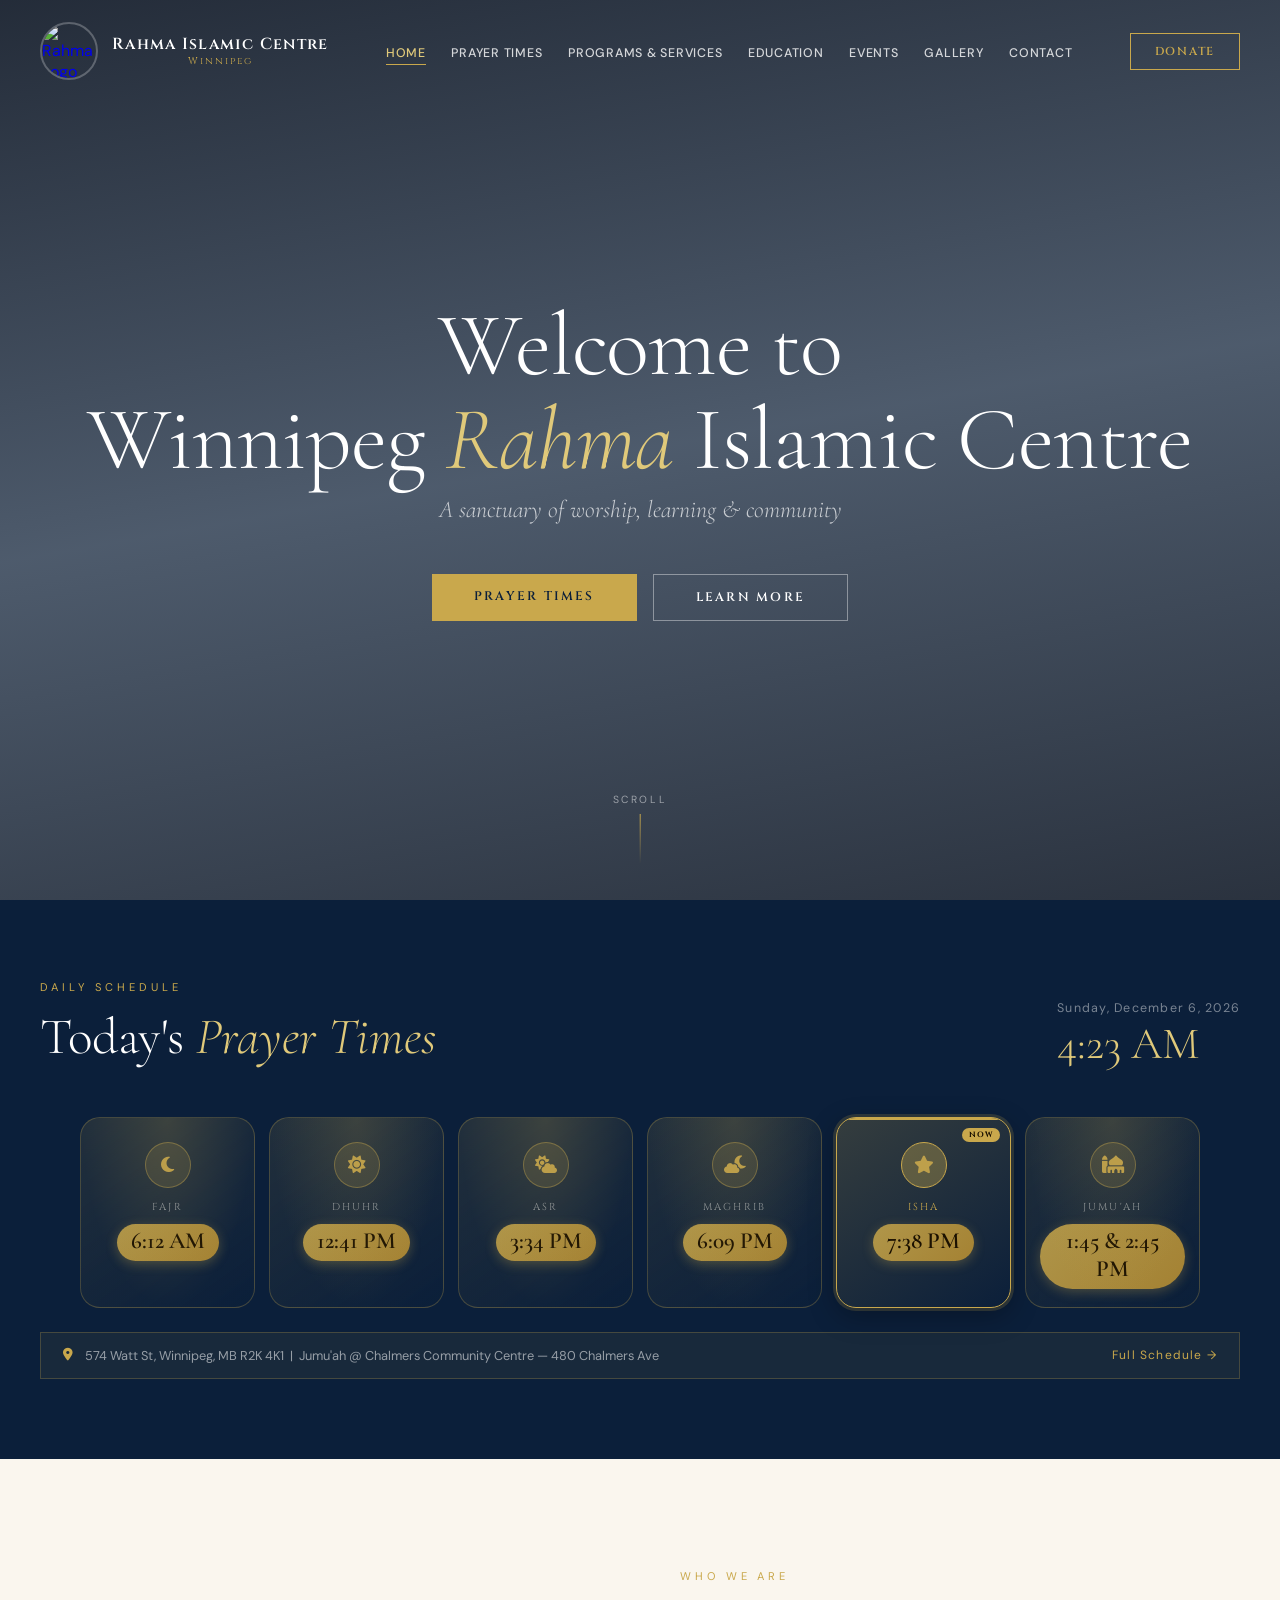
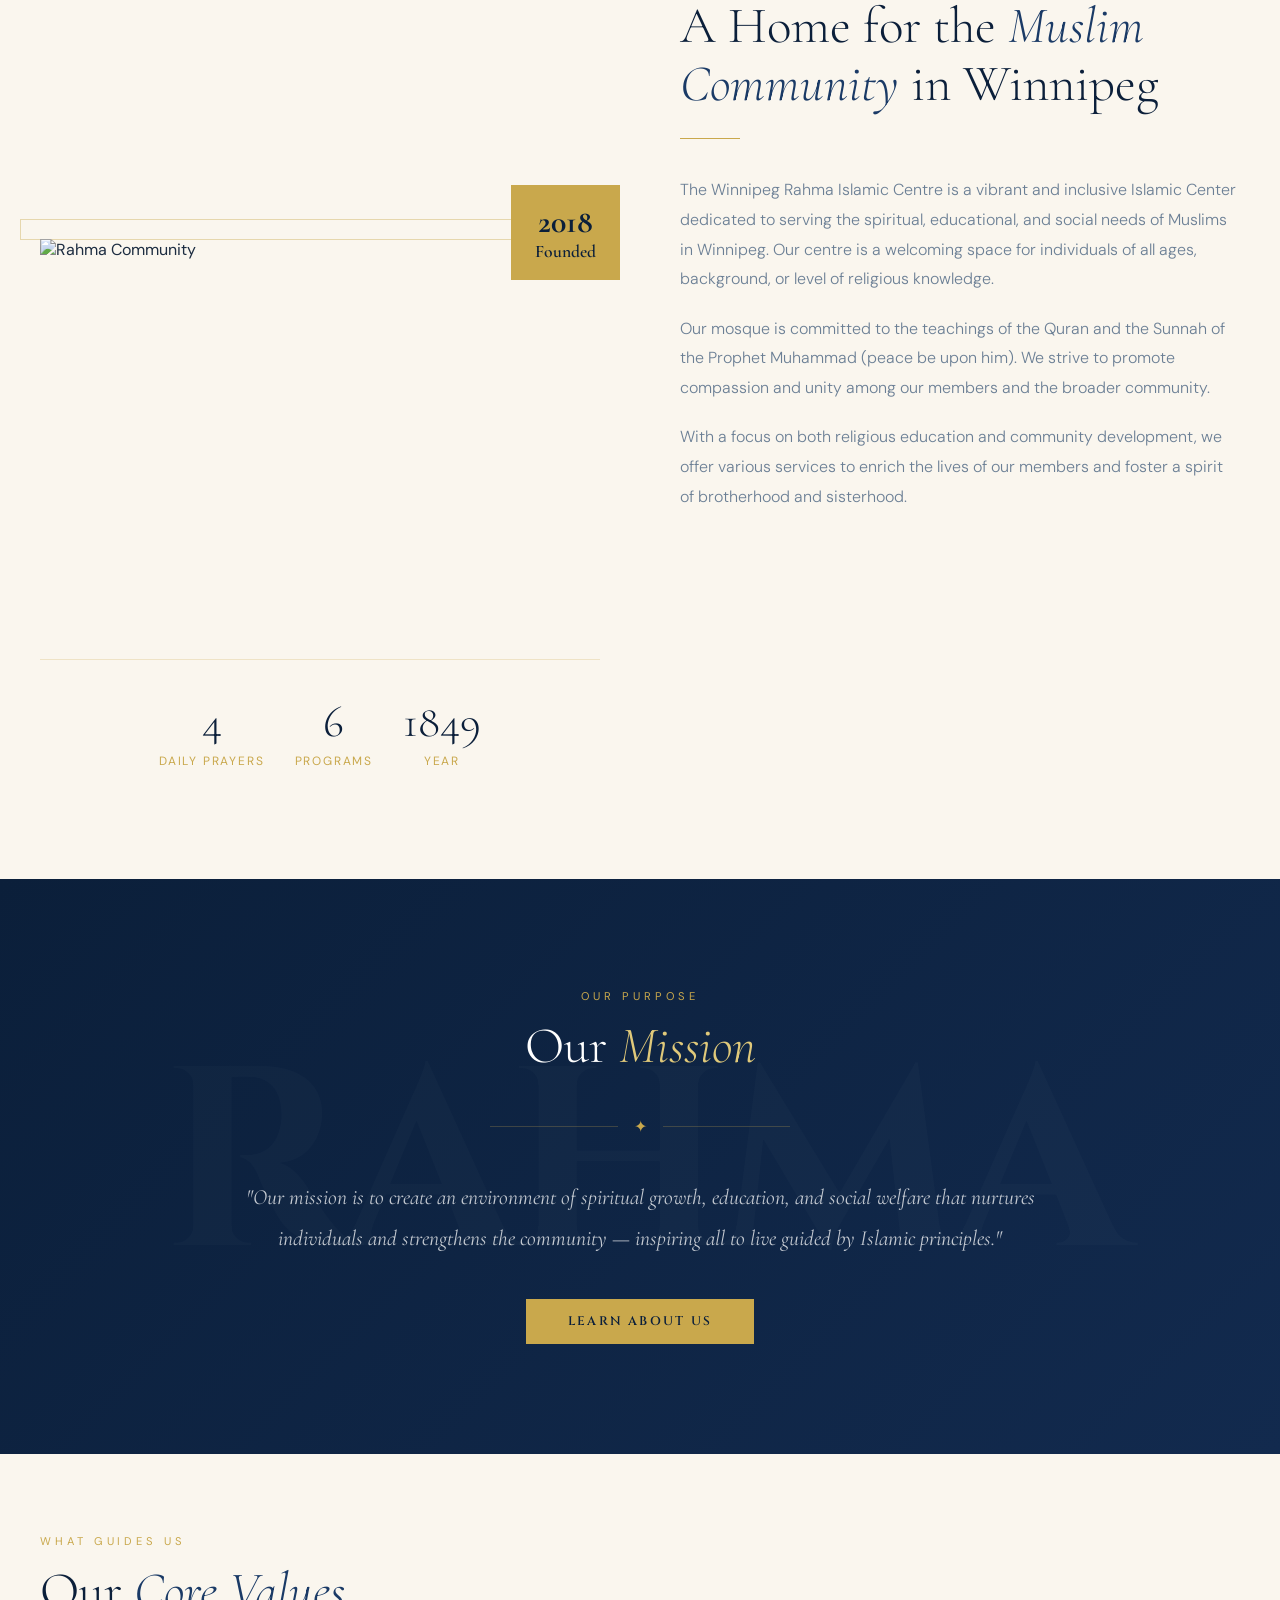
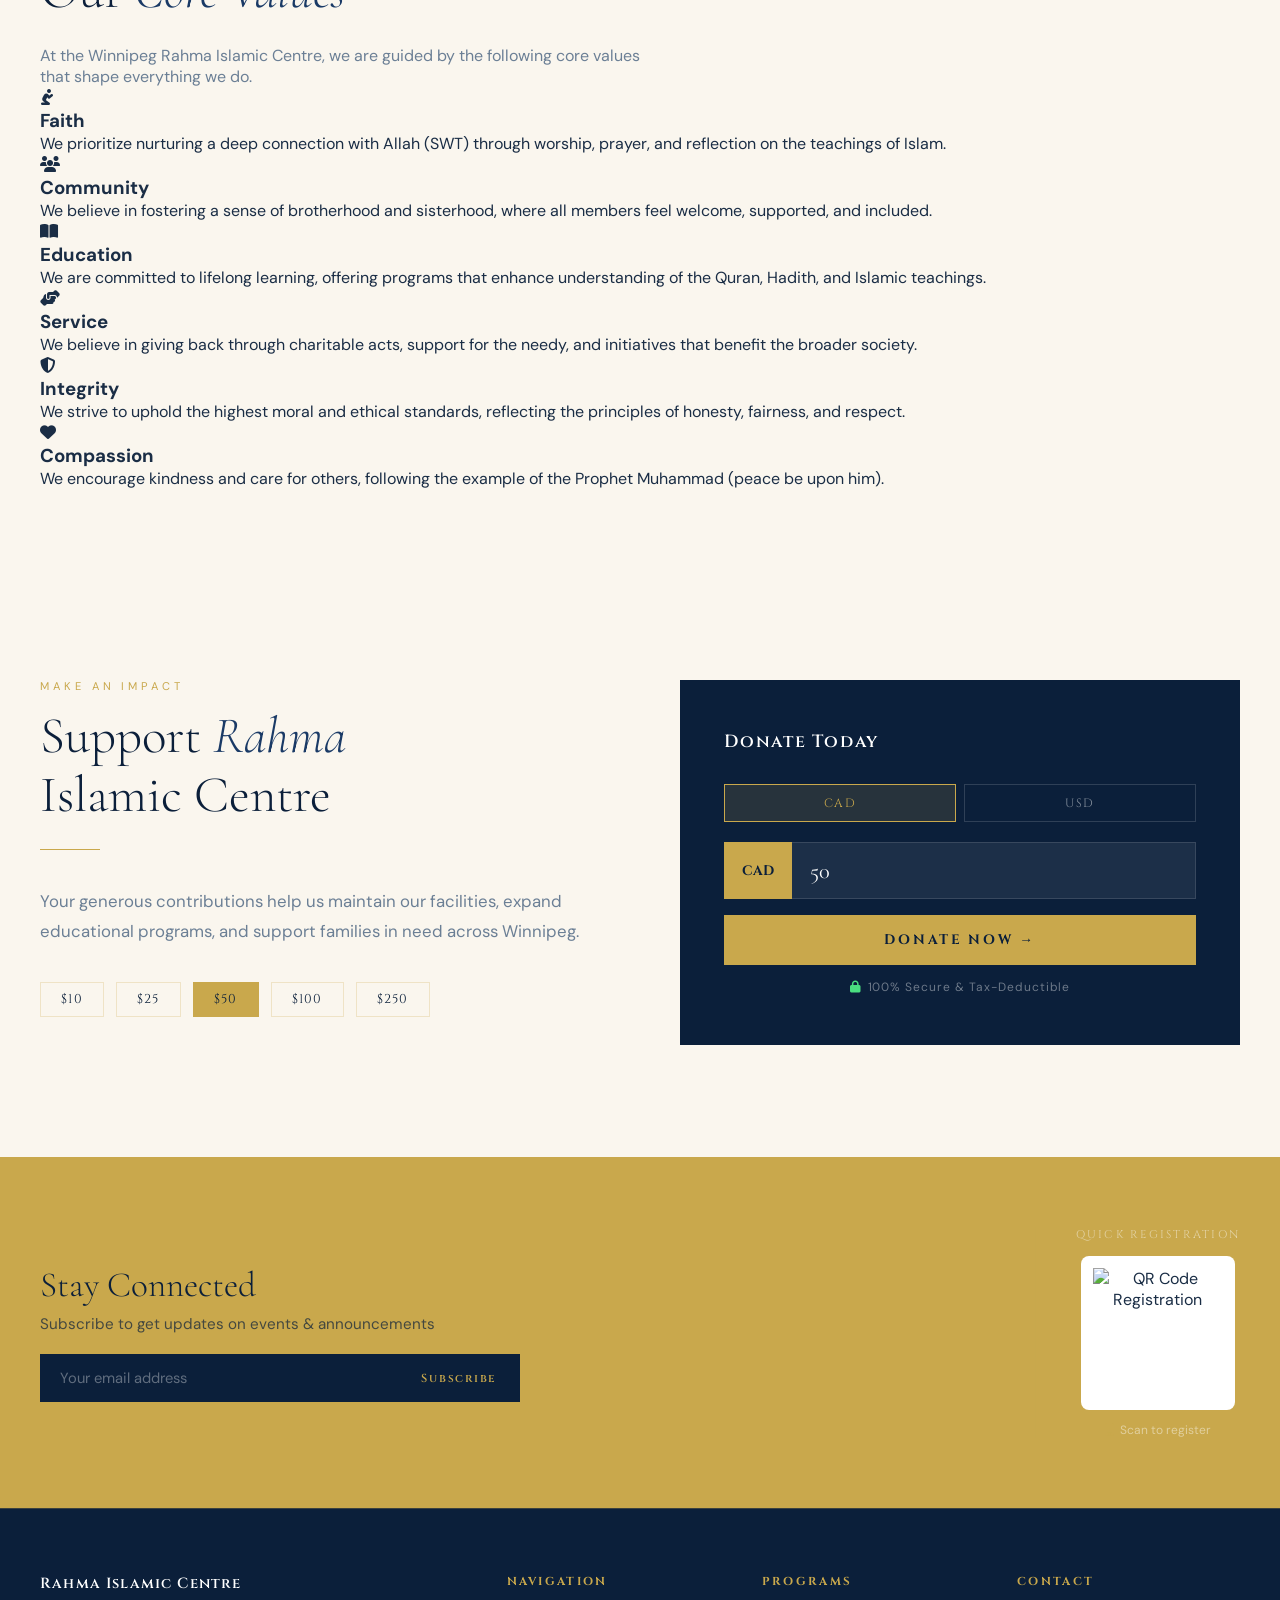
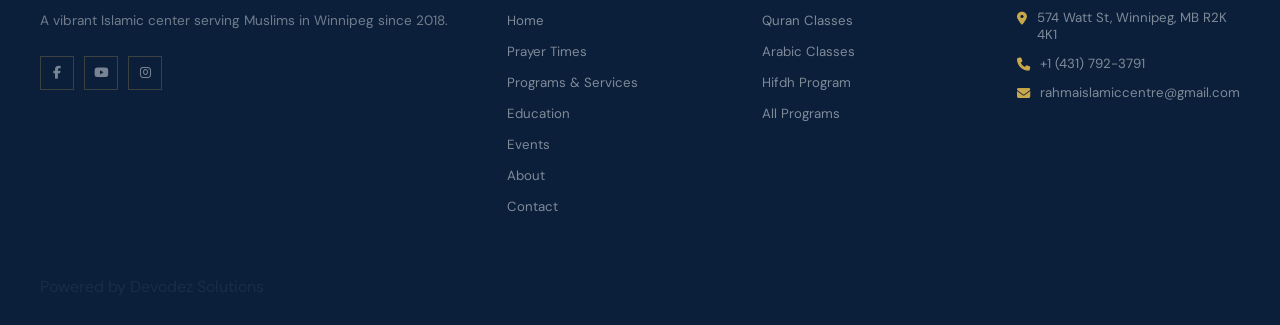
==== commit 06d0c676: "b" ====
--- a/index.html
+++ b/index.html
@@ -76,8 +76,8 @@
         .secure-tag i { color: #4ade80; margin-right: 6px; }
 
         /* ===== RESPONSIVE ===== */
-        @media (max-width: 900px) { .about-grid, .donate-inner { grid-template-columns: 1fr; gap: 50px; } .about-img-wrap { max-width: 500px; } .about-stats { grid-template-columns: 1fr 1fr; } }
-        @media (max-width: 600px) { .about-stats { grid-template-columns: 1fr; } .donate-form-box { padding: 36px 24px; } }
+        @media (max-width: 900px) { .about-grid, .donate-inner { grid-template-columns: 1fr; gap: 50px; } .about-stats { grid-template-columns: repeat(2, max-content); justify-content: center; justify-items: center; }}
+        @media (max-width: 600px) {.about-stats { grid-template-columns: 1fr; stify-items: center;} .donate-form-box { padding: 36px 24px; }}
     </style>
 
     <!-- DROPDOWN NAV CSS -->
@@ -264,7 +264,12 @@
 </head>
 <body>
 
-    <div id="loader"><div class="loader-text">RAHMA</div><div class="loader-bar"><div class="loader-fill"></div></div></div>
+    <div id="loader">
+  <div class="loader-star"></div>
+  <div class="loader-text">RAHMA</div>
+  <div class="loader-arabic">بِسْمِ ٱللَّٰهِ</div>
+  <div class="loader-bar"><div class="loader-fill"></div></div>
+</div>
 
         <div class="mobile-menu" id="mobileMenu">
         <a href="index.html" class="active" onclick="closeMobile()">Home</a>
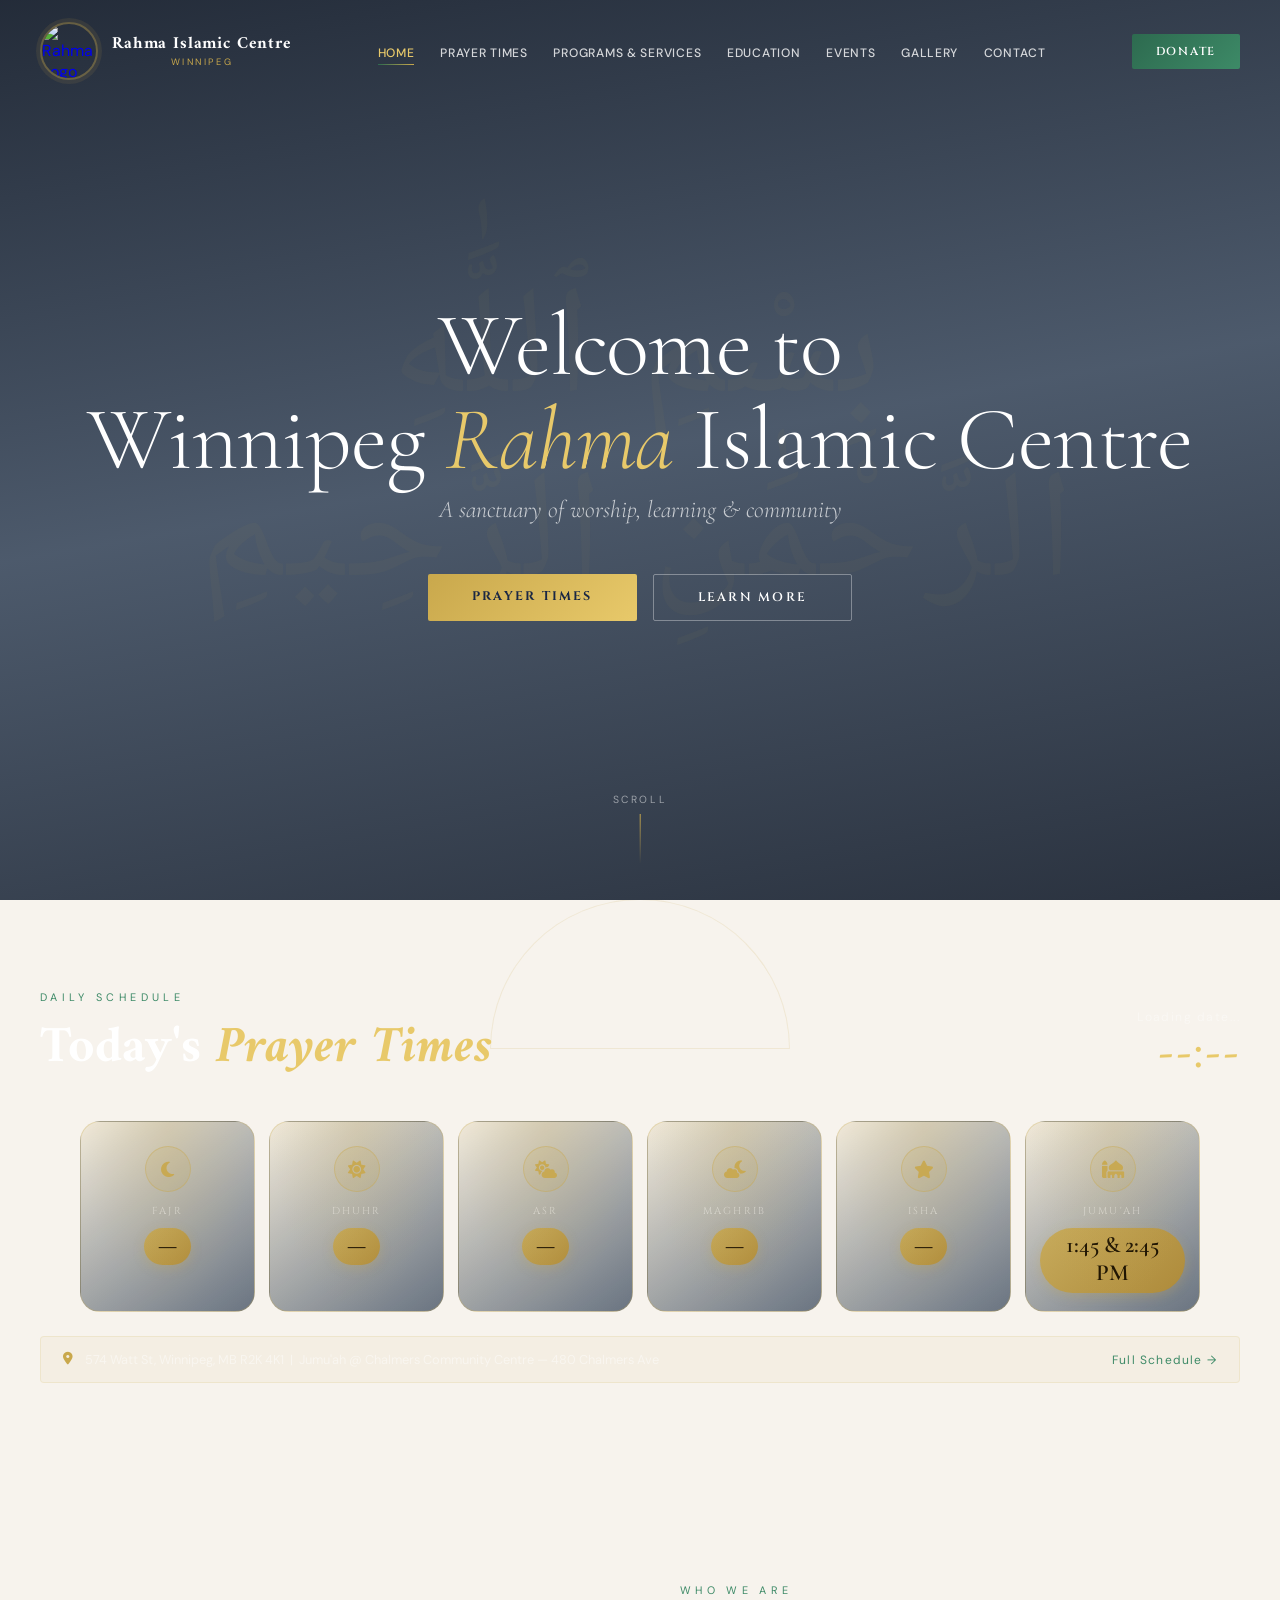
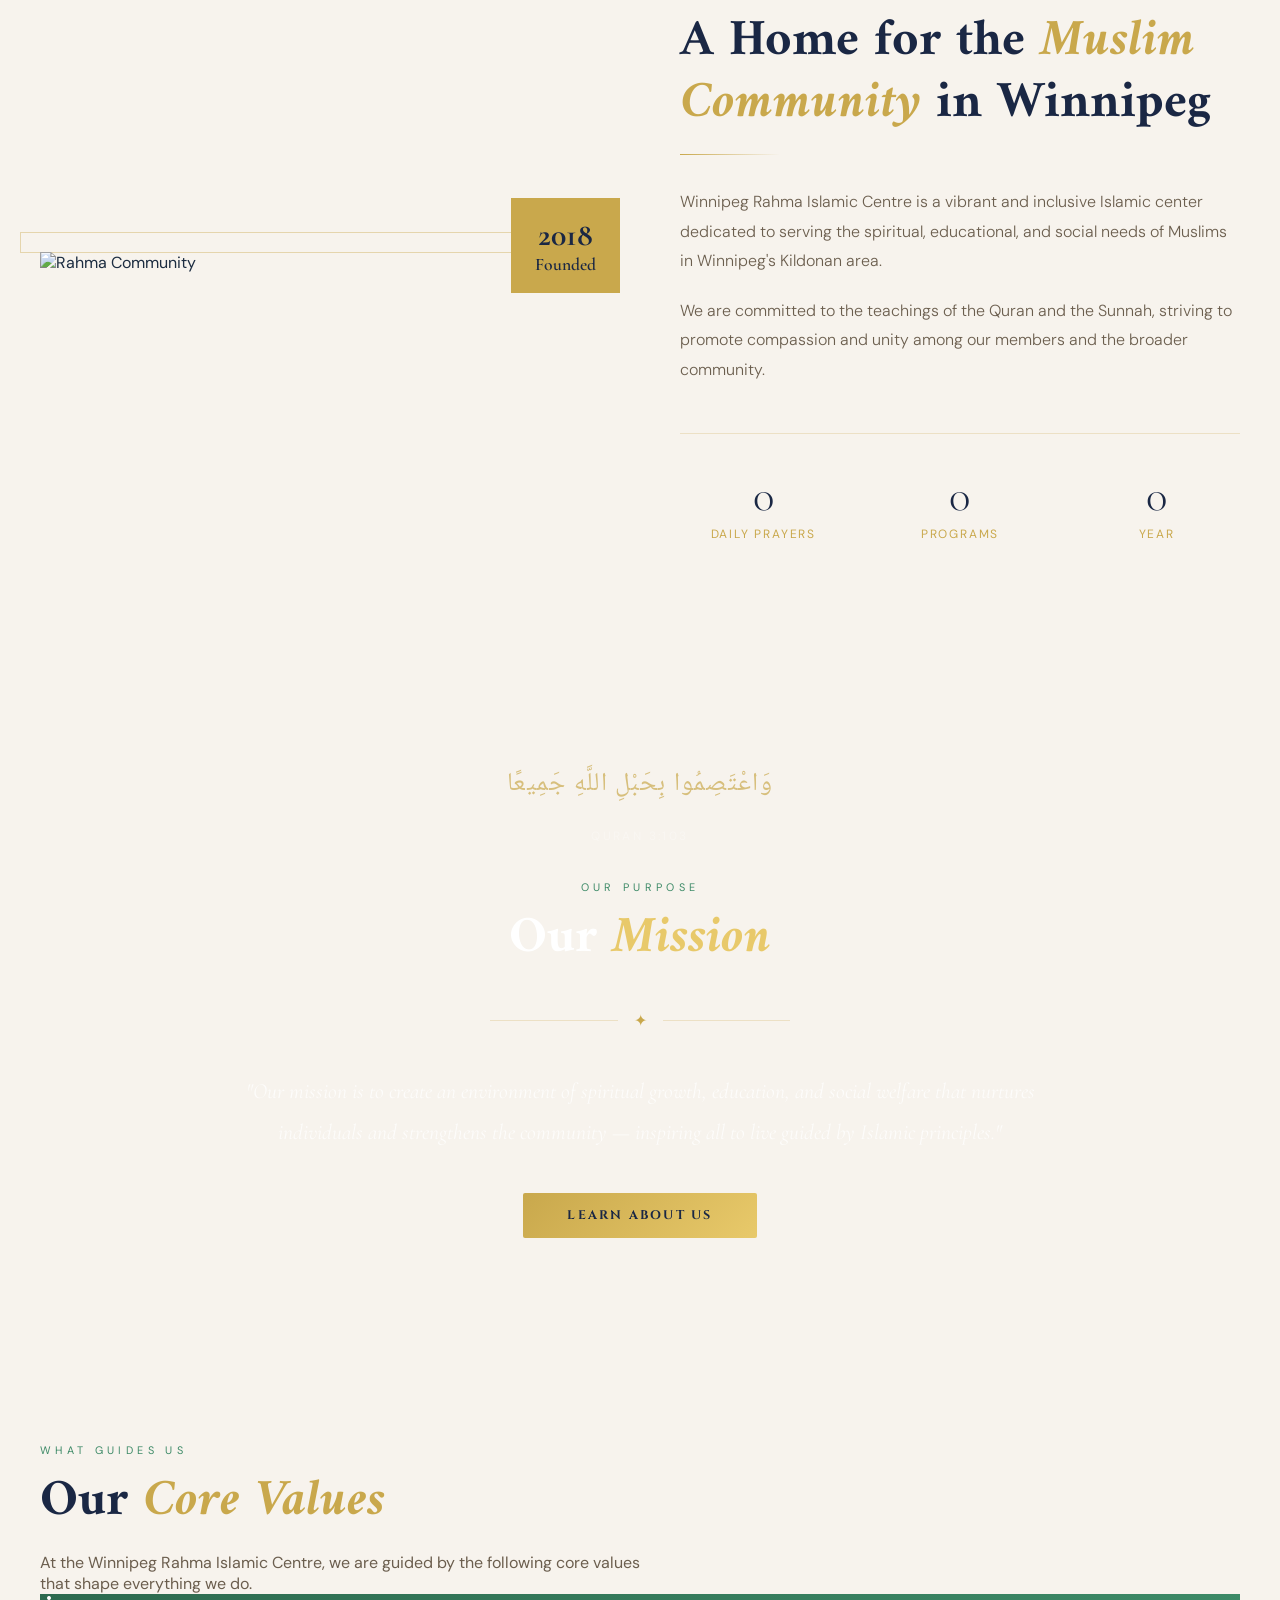
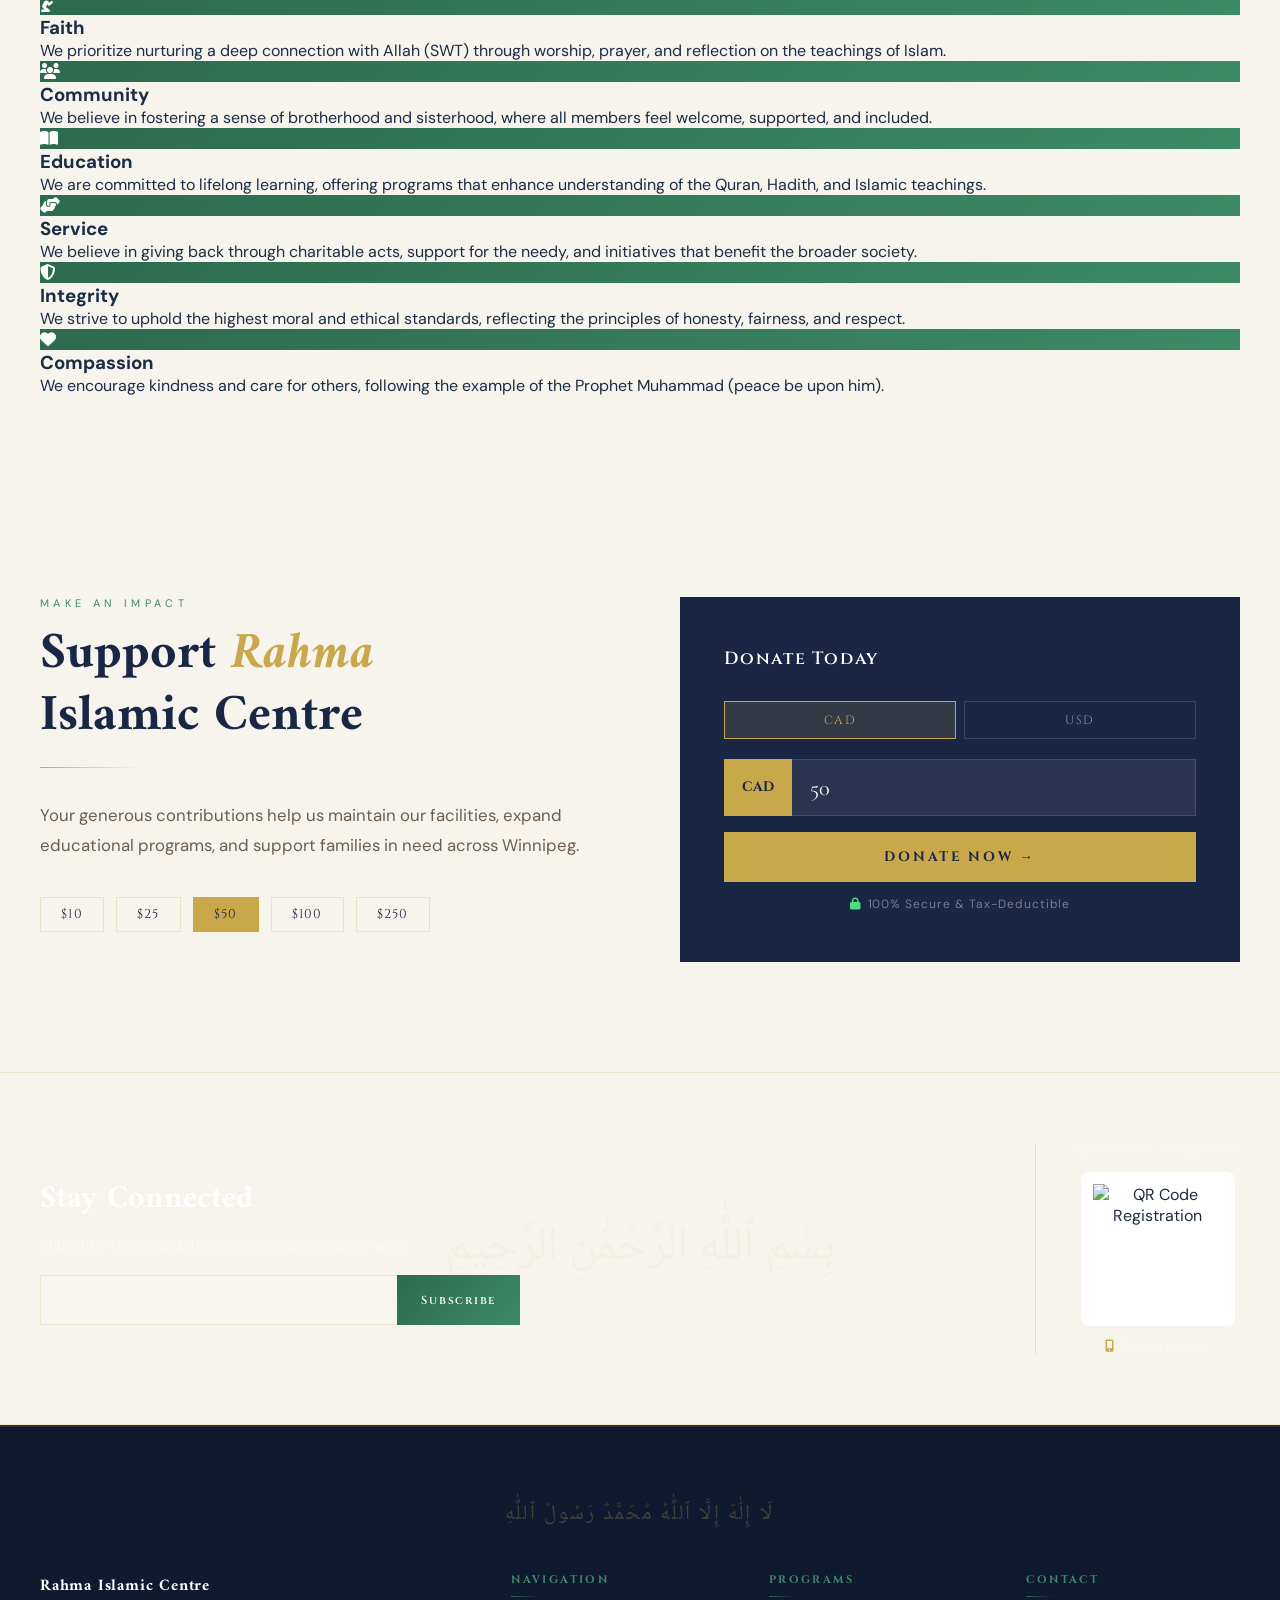
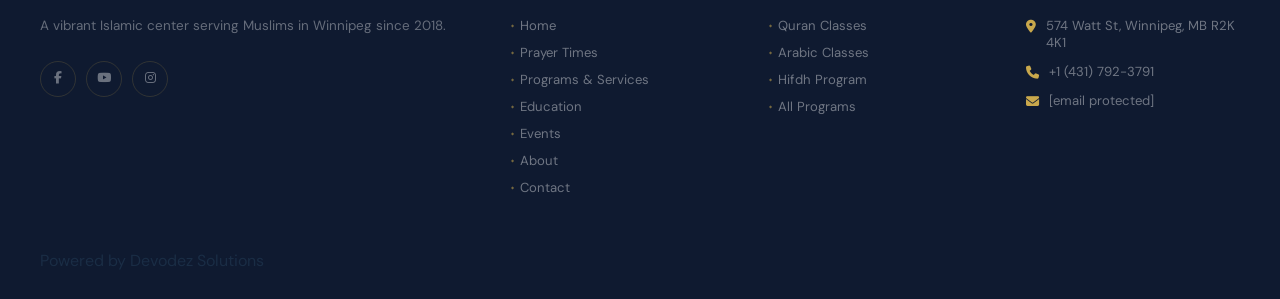
==== commit f3b9109f: "Eidf" ====
--- a/index.html
+++ b/index.html
@@ -7,7 +7,7 @@
     <link rel="icon" type="image/png" href="logo.png">
     <link rel="preconnect" href="https://fonts.googleapis.com">
     <link rel="preconnect" href="https://fonts.gstatic.com" crossorigin>
-    <link href="https://fonts.googleapis.com/css2?family=Cormorant+Garamond:ital,wght@0,300;0,400;0,600;1,300;1,400&family=Cinzel:wght@400;600;700&family=DM+Sans:wght@300;400;500&display=swap" rel="stylesheet">
+    <link href="https://fonts.googleapis.com/css2?family=Amiri:ital,wght@0,400;0,700;1,400;1,700&family=Cinzel:wght@400;600;700&family=Cormorant+Garamond:ital,wght@0,300;0,400;0,600;1,300;1,400&family=DM+Sans:wght@300;400;500&family=Noto+Naskh+Arabic:wght@400;500&display=swap" rel="stylesheet">
     <link rel="stylesheet" href="https://cdnjs.cloudflare.com/ajax/libs/font-awesome/6.4.0/css/all.min.css">
     <link rel="stylesheet" href="style.css">
     <style>
@@ -41,7 +41,7 @@
         .about-year { position: absolute; bottom: -20px; right: -20px; z-index: 2; background: var(--gold); color: var(--navy); padding: 18px 24px; font-family: 'Cormorant Garamond', serif; font-size: 1.1rem; font-weight: 600; text-align: center; line-height: 1.2; }
         .about-year strong { display: block; font-size: 2rem; }
         .about-text p { font-family: 'DM Sans', sans-serif; font-size: 1rem; line-height: 1.85; color: var(--muted); margin-bottom: 20px; font-weight: 300; }
-        .about-stats { display: grid; grid-template-columns: repeat(3, max-content); justify-content: center; gap: 30px; margin-top: 48px; padding-top: 40px; border-top: 1px solid var(--border); text-align: center;}
+        .about-stats { display: grid; grid-template-columns: repeat(3, 1fr); gap: 30px; margin-top: 48px; padding-top: 40px; border-top: 1px solid var(--border); }
         .stat-item { text-align: center; }
         .stat-number { font-family: 'Cormorant Garamond', serif; font-size: 2.8rem; font-weight: 300; color: var(--navy); line-height: 1; display: block; }
         .stat-label { font-size: 0.75rem; letter-spacing: 0.15em; text-transform: uppercase; color: var(--gold); margin-top: 8px; display: block; }
@@ -76,8 +76,8 @@
         .secure-tag i { color: #4ade80; margin-right: 6px; }
 
         /* ===== RESPONSIVE ===== */
-        @media (max-width: 900px) { .about-grid, .donate-inner { grid-template-columns: 1fr; gap: 50px; } .about-stats { grid-template-columns: repeat(2, max-content); justify-content: center; justify-items: center; }}
-        @media (max-width: 600px) {.about-stats { grid-template-columns: 1fr; stify-items: center;} .donate-form-box { padding: 36px 24px; }}
+        @media (max-width: 900px) { .about-grid, .donate-inner { grid-template-columns: 1fr; gap: 50px; } .about-img-wrap { max-width: 500px; } .about-stats { grid-template-columns: 1fr 1fr; } }
+        @media (max-width: 600px) { .about-stats { grid-template-columns: 1fr; } .donate-form-box { padding: 36px 24px; } }
     </style>
 
     <!-- DROPDOWN NAV CSS -->
@@ -307,6 +307,10 @@
         <div class="hero-bg"></div>
         <div class="hero-overlay"></div>
         <div class="hero-pattern"></div>
+        <!-- Calligraphie Bismillah en filigrane -->
+        <div style="position:absolute;inset:0;display:flex;align-items:center;justify-content:center;pointer-events:none;z-index:1;">
+            <div style="font-family:'Noto Naskh Arabic',serif;font-size:clamp(3rem,12vw,10rem);color:rgba(201,168,76,0.04);direction:rtl;letter-spacing:0.05em;text-align:center;line-height:1.2;user-select:none;">بِسْمِ ٱللَّٰهِ<br>الرَّحْمَٰنِ الرَّحِيمِ</div>
+        </div></div>
         <div class="hero-content">
             <p class="hero-eyebrow">  </p>
             <h1 class="hero-title">Welcome to<br>Winnipeg <em>Rahma</em> Islamic Centre</h1>
@@ -363,13 +367,11 @@
                     <span class="section-label reveal">Who We Are</span>
                     <h2 class="section-title reveal">A Home for the <em>Muslim Community</em> in Winnipeg</h2>
                     <div class="divider reveal"></div>
-                        <p class="reveal">The Winnipeg Rahma Islamic Centre is a vibrant and inclusive Islamic Center dedicated to serving the spiritual, educational, and social needs of Muslims in Winnipeg. Our centre is a welcoming space for individuals of all ages, background, or level of religious knowledge.</p>
-                        <p class="reveal reveal-delay-1">Our mosque is committed to the teachings of the Quran and the Sunnah of the Prophet Muhammad (peace be upon him). We strive to promote compassion and unity among our members and the broader community.</p>
-                        <p class="reveal reveal-delay-2">With a focus on both religious education and community development, we offer various services to enrich the lives of our members and foster a spirit of brotherhood and sisterhood.</p>
-                    </div>
+                    <p class="reveal">Winnipeg Rahma Islamic Centre is a vibrant and inclusive Islamic center dedicated to serving the spiritual, educational, and social needs of Muslims in Winnipeg's Kildonan area.</p>
+                    <p class="reveal reveal-delay-1">We are committed to the teachings of the Quran and the Sunnah, striving to promote compassion and unity among our members and the broader community.</p>
                     <div class="about-stats reveal reveal-delay-2">
                         <div class="stat-item"><span class="stat-number" data-target="5">0</span><span class="stat-label">Daily Prayers</span></div>
-                        <div class="stat-item"><span class="stat-number" data-target="7">0</span><span class="stat-label">Programs</span></div>
+                        <div class="stat-item"><span class="stat-number" data-target="5">0</span><span class="stat-label">Programs</span></div>
                         <div class="stat-item"><span class="stat-number" data-target="2018">0</span><span class="stat-label"> Year</span></div>
                     </div>
                 </div>
@@ -382,6 +384,8 @@
         <div class="mission-pattern"></div>
         <div class="mission-bg-text">RAHMA</div>
         <div class="mission-inner">
+                <div style="font-family:'Noto Naskh Arabic',serif;font-size:1.6rem;color:rgba(201,168,76,0.7);direction:rtl;margin-bottom:20px;line-height:1.8;letter-spacing:0.05em;">وَاعْتَصِمُوا بِحَبْلِ اللَّهِ جَمِيعًا</div>
+                <div style="font-size:0.75rem;letter-spacing:0.2em;text-transform:uppercase;color:rgba(255,255,255,0.3);margin-bottom:36px;">Quran 3:103</div>
             <span class="section-label reveal" style="display:block;text-align:center;">Our Purpose</span>
             <h2 class="section-title reveal" style="color:var(--white);text-align:center;">Our <em style="color:var(--gold-light)">Mission</em></h2>
             <div class="mission-divider reveal"><span class="mission-gem">✦</span></div>
@@ -396,12 +400,12 @@
             <h2 class="section-title reveal">Our <em>Core Values</em></h2>
             <p class="reveal" style="color:var(--muted);max-width:600px;">At the Winnipeg Rahma Islamic Centre, we are guided by the following core values that shape everything we do.</p>
             <div class="values-grid">
-                <div class="value-item reveal"><div class="value-icon"><i class="fas fa-pray"></i></div><h3>Faith</h3><p>We prioritize nurturing a deep connection with Allah (SWT) through worship, prayer, and reflection on the teachings of Islam.</p></div>
-                <div class="value-item reveal reveal-delay-1"><div class="value-icon"><i class="fas fa-users"></i></div><h3>Community</h3><p>We believe in fostering a sense of brotherhood and sisterhood, where all members feel welcome, supported, and included.</p></div>
-                <div class="value-item reveal reveal-delay-2"><div class="value-icon"><i class="fas fa-book-open"></i></div><h3>Education</h3><p>We are committed to lifelong learning, offering programs that enhance understanding of the Quran, Hadith, and Islamic teachings.</p></div>
-                <div class="value-item reveal reveal-delay-1"><div class="value-icon"><i class="fas fa-hands-helping"></i></div><h3>Service</h3><p>We believe in giving back through charitable acts, support for the needy, and initiatives that benefit the broader society.</p></div>
-                <div class="value-item reveal reveal-delay-2"><div class="value-icon"><i class="fas fa-shield-alt"></i></div><h3>Integrity</h3><p>We strive to uphold the highest moral and ethical standards, reflecting the principles of honesty, fairness, and respect.</p></div>
-                <div class="value-item reveal reveal-delay-3"><div class="value-icon"><i class="fas fa-heart"></i></div><h3>Compassion</h3><p>We encourage kindness and care for others, following the example of the Prophet Muhammad (peace be upon him).</p></div>
+                <div class="value-item reveal"><div class="value-icon" style="background:linear-gradient(135deg,var(--emerald),var(--emerald-light));color:var(--white);"><i class="fas fa-pray"></i></div><h3>Faith</h3><p>We prioritize nurturing a deep connection with Allah (SWT) through worship, prayer, and reflection on the teachings of Islam.</p></div>
+                <div class="value-item reveal reveal-delay-1"><div class="value-icon" style="background:linear-gradient(135deg,var(--emerald),var(--emerald-light));color:var(--white);"><i class="fas fa-users"></i></div><h3>Community</h3><p>We believe in fostering a sense of brotherhood and sisterhood, where all members feel welcome, supported, and included.</p></div>
+                <div class="value-item reveal reveal-delay-2"><div class="value-icon" style="background:linear-gradient(135deg,var(--emerald),var(--emerald-light));color:var(--white);"><i class="fas fa-book-open"></i></div><h3>Education</h3><p>We are committed to lifelong learning, offering programs that enhance understanding of the Quran, Hadith, and Islamic teachings.</p></div>
+                <div class="value-item reveal reveal-delay-1"><div class="value-icon" style="background:linear-gradient(135deg,var(--emerald),var(--emerald-light));color:var(--white);"><i class="fas fa-hands-helping"></i></div><h3>Service</h3><p>We believe in giving back through charitable acts, support for the needy, and initiatives that benefit the broader society.</p></div>
+                <div class="value-item reveal reveal-delay-2"><div class="value-icon" style="background:linear-gradient(135deg,var(--emerald),var(--emerald-light));color:var(--white);"><i class="fas fa-shield-alt"></i></div><h3>Integrity</h3><p>We strive to uphold the highest moral and ethical standards, reflecting the principles of honesty, fairness, and respect.</p></div>
+                <div class="value-item reveal reveal-delay-3"><div class="value-icon" style="background:linear-gradient(135deg,var(--emerald),var(--emerald-light));color:var(--white);"><i class="fas fa-heart"></i></div><h3>Compassion</h3><p>We encourage kindness and care for others, following the example of the Prophet Muhammad (peace be upon him).</p></div>
             </div>
         </div>
     </section>
@@ -476,6 +480,7 @@
         </div>
     </section>
     <footer class="footer"><div class="container">
+        <div class="footer-shahada">لَا إِلَٰهَ إِلَّا ٱللَّٰهُ مُحَمَّدٌ رَسُولُ ٱللَّٰهِ</div>
         <div class="footer-grid">
             <div class="footer-brand"><span class="logo-text-footer">Rahma Islamic Centre</span><p>A vibrant Islamic center serving Muslims in Winnipeg since 2018.</p><div class="footer-social"><a href="#"><i class="fab fa-facebook-f"></i></a><a href="#"><i class="fab fa-youtube"></i></a><a href="#"><i class="fab fa-instagram"></i></a></div></div>
             <div class="footer-col"><h4>Navigation</h4><ul>
@@ -490,14 +495,14 @@
             <div class="footer-col"><h4>Contact</h4>
                 <div class="contact-li"><i class="fas fa-map-marker-alt"></i><span>574 Watt St, Winnipeg, MB R2K 4K1</span></div>
                 <div class="contact-li"><i class="fas fa-phone"></i><span>+1 (431) 792-3791</span></div>
-                <div class="contact-li"><i class="fas fa-envelope"></i><span><a href="mailto:rahmaislamiccentre@gmail.com">rahmaislamiccentre@gmail.com</a></span></div>
+                <div class="contact-li"><i class="fas fa-envelope"></i><span><a href="/cdn-cgi/l/email-protection#fc8e9d94919d958f909d91959f9f9992888e99bc9b919d9590d29f9391"><span class="__cf_email__" data-cfemail="304251585d5159435c515d595353555e44425570575d51595c1e535f5d">[email&#160;protected]</span></a></span></div>
             </div>
         </div>
                                         <span>Powered by Devodez Solutions</span>
             </div>
         </div>
     </footer>
-    <script src="shared.js"></script>
+    <script data-cfasync="false" src="/cdn-cgi/scripts/5c5dd728/cloudflare-static/email-decode.min.js"></script><script src="shared.js"></script>
     <script>
     /* ── HORLOGE + DATE — PAGE HOME ── */
     (function tickClock(){
@@ -525,41 +530,19 @@
             var T = null;
             try {
                 var r = await fetch('https://mawaqit.net/api/2.0/mosque/by-slug/rahma-islamic-centre-winnipeg/prayer-times');
-                if (r.ok) {
-                    var d = await r.json();
-                    if (d.times && d.times.length >= 6)
-                        T = {Fajr:d.times[0], Dhuhr:d.times[2], Asr:d.times[3], Maghrib:d.times[4], Isha:d.times[5]};
-                }
+                if (r.ok) { var d = await r.json(); if (d.times && d.times.length >= 6) T = {Fajr:d.times[0], Dhuhr:d.times[2], Asr:d.times[3], Maghrib:d.times[4], Isha:d.times[5]}; }
             } catch(e) {}
-            if (!T) {
-                try {
-                    var now = new Date();
-                    var url = 'https://api.aladhan.com/v1/timings/'
-                        + now.getDate() + '-' + (now.getMonth()+1) + '-' + now.getFullYear()
-                        + '?latitude=49.8951&longitude=-97.1384&method=2';
-                    var res = await fetch(url, {mode:'cors'});
-                    var data = await res.json();
-                    if (data.code === 200) T = data.data.timings;
-                } catch(e) {}
-            }
+            if (!T) { try { var now = new Date(); var url = 'https://api.aladhan.com/v1/timings/'+now.getDate()+'-'+(now.getMonth()+1)+'-'+now.getFullYear()+'?latitude=49.8951&longitude=-97.1384&method=2'; var res = await fetch(url,{mode:'cors'}); var data = await res.json(); if (data.code === 200) T = data.data.timings; } catch(e) {} }
             if (!T) T = {Fajr:'06:12', Dhuhr:'12:41', Asr:'15:34', Maghrib:'18:09', Isha:'19:38'};
-
             var map     = {Fajr:'fajr-time', Dhuhr:'dhuhr-time', Asr:'asr-time', Maghrib:'maghrib-time', Isha:'isha-time'};
             var cardMap = {Fajr:'card-fajr',  Dhuhr:'card-dhuhr', Asr:'card-asr', Maghrib:'card-maghrib', Isha:'card-isha'};
-
-            var nm = new Date().getHours()*60 + new Date().getMinutes();
-            var active = 'Isha';
+            var nm = new Date().getHours()*60 + new Date().getMinutes(), active = 'Isha';
             ['Fajr','Dhuhr','Asr','Maghrib','Isha'].forEach(function(k) {
-                var raw = T[k] || T[k.toLowerCase()] || '';
-                var t24 = raw.split(' ')[0];
-                var el = document.getElementById(map[k]);
-                if (el) el.textContent = fmtTime(t24);
+                var raw = T[k] || T[k.toLowerCase()] || ''; var t24 = raw.split(' ')[0];
+                var el = document.getElementById(map[k]); if (el) el.textContent = fmtTime(t24);
                 if (t24) { var p = t24.split(':').map(Number); if (nm >= p[0]*60+p[1]) active = k; }
             });
-            ['Fajr','Dhuhr','Asr','Maghrib','Isha'].forEach(function(k) {
-                var el = document.getElementById(cardMap[k]);
-                if (el) el.classList.toggle('active-prayer', k === active);
-            });
+            ['Fajr','Dhuhr','Asr','Maghrib','Isha'].forEach(function(k) { var el = document.getElementById(cardMap[k]); if (el) el.classList.toggle('active-prayer', k === active); });
         }
         document.addEventListener('DOMContentLoaded', loadHomePrayers);
     })();
@@ -570,22 +553,5 @@
         var obs = new IntersectionObserver(function(entries) {
             entries.forEach(function(e) {
                 if (!e.isIntersecting) return;
-                var el = e.target;
-                var target = parseInt(el.getAttribute('data-target'));
-                var start = 0, duration = 1800;
-                var step = function(ts) {
-                    if (!start) start = ts;
-                    var prog = Math.min((ts - start) / duration, 1);
-                    el.textContent = Math.floor(prog * target);
-                    if (prog < 1) requestAnimationFrame(step);
-                    else el.textContent = target;
-                };
-                requestAnimationFrame(step);
-                obs.unobserve(el);
-            });
-        }, {threshold: 0.5});
-        nums.forEach(function(el) { obs.observe(el); });
-    });
-    </script>
-</body>
-</html>
+                var el = e.target, target = parseInt(el.getAttribute('data-target')), start = 0, duration = 1800;
+                var step = function(ts) { if (!start) start = ts; var prog = Math.min((ts-start)/duration,1); el.textContent = Math.floor(prog*target); if (prog < 1) reque
--- a/style.css
+++ b/style.css
@@ -1,409 +1,331 @@
 /* ============================================================
-   RAHMA ISLAMIC CENTRE — style.css  v3
-   Global theme: spacing fixed, nav fixed, mobile fixed
+   RAHMA ISLAMIC CENTRE — style.css  v4 — Islamic Design Edition
+   Direction artistique : Sanctuaire numérique
+   Palette : Nuit de mosquée + Or vivant + Vert prophétique
+   Typographie : Amiri + DM Sans
 ============================================================ */
 
 *, *::before, *::after { margin: 0; padding: 0; box-sizing: border-box; }
 
 :root {
-  --navy:        #0B1F3A;
-  --navy-mid:    #122a4e;
-  --navy-light:  #1a3a66;
-  --gold:        #C9A84C;
-  --gold-light:  #e0c97a;
-  --gold-pale:   #f5e9c4;
-  --cream:       #FAF6EE;
-  --white:       #FFFFFF;
-  --text:        #1a2d45;
-  --muted:       #6b7f95;
-  --border:      rgba(201,168,76,0.25);
+  --navy:          #1A2744;
+  --navy-mid:      #22345a;
+  --navy-light:    #2d4a7a;
+  --gold:          #C9A84C;
+  --gold-light:    #E8C96A;
+  --gold-pale:     #f5e9c4;
+  --gold-glow:     rgba(201,168,76,0.35);
+  --emerald:       #2D6A4F;
+  --emerald-light: #3d8a67;
+  --emerald-pale:  rgba(45,106,79,0.12);
+  --cream:         #F7F3ED;
+  --cream-warm:    #F0EAE0;
+  --white:         #FFFFFF;
+  --text:          #1a2d45;
+  --muted:         #6B5E4E;
+  --border:        rgba(201,168,76,0.25);
 }
 
 html { scroll-behavior: smooth; }
-body { font-family: 'DM Sans', sans-serif; background: var(--cream); color: var(--text); overflow-x: hidden; }
+body {
+  font-family: 'DM Sans', sans-serif;
+  background: var(--cream);
+  color: var(--text);
+  overflow-x: hidden;
+  background-image: url('pattern.png');
+  background-repeat: repeat;
+  background-size: 380px auto;
+  background-attachment: fixed;
+}
 
 ::-webkit-scrollbar { width: 5px; }
 ::-webkit-scrollbar-track { background: var(--navy); }
-::-webkit-scrollbar-thumb { background: var(--gold); }
-
-/* ===== LOADER ===== */
+::-webkit-scrollbar-thumb { background: linear-gradient(var(--gold), var(--emerald)); }
+
+/* ═══ LOADER ═══ */
 #loader {
   position: fixed; inset: 0; z-index: 99999;
   background: var(--navy);
   display: flex; align-items: center; justify-content: center;
   flex-direction: column; gap: 20px;
-  transition: opacity 0.5s ease, visibility 0.5s ease;
+  transition: opacity 0.6s ease, visibility 0.6s ease;
 }
 #loader.hidden { opacity: 0; visibility: hidden; pointer-events: none; }
-.loader-text { font-family: 'Cinzel', serif; color: var(--gold); font-size: 1.4rem; letter-spacing: 0.3em; animation: pulse 1.5s ease-in-out infinite; }
-.loader-bar { width: 200px; height: 2px; background: rgba(201,168,76,0.2); overflow: hidden; }
-.loader-fill { height: 100%; width: 0; background: linear-gradient(90deg, var(--gold), var(--gold-light)); animation: fillBar 1.8s ease forwards; }
+.loader-star {
+  width: 52px; height: 52px; position: relative;
+  animation: starSpin 2.2s linear infinite;
+}
+.loader-star::before, .loader-star::after {
+  content: ''; position: absolute; inset: 0;
+  background: var(--gold);
+  clip-path: polygon(50% 0%,61% 35%,98% 35%,68% 57%,79% 91%,50% 70%,21% 91%,32% 57%,2% 35%,39% 35%);
+}
+.loader-star::after { transform: rotate(36deg); background: rgba(201,168,76,0.45); }
+@keyframes starSpin {
+  0%   { transform: rotate(0deg) scale(1); }
+  50%  { transform: rotate(180deg) scale(1.08); }
+  100% { transform: rotate(360deg) scale(1); }
+}
+.loader-text { font-family: 'Amiri', serif; color: var(--gold); font-size: 1.3rem; letter-spacing: 0.3em; }
+.loader-arabic { font-family: 'Noto Naskh Arabic', serif; color: rgba(201,168,76,0.5); font-size: 0.95rem; direction: rtl; }
+.loader-bar { width: 180px; height: 1px; background: rgba(201,168,76,0.15); overflow: hidden; }
+.loader-fill { height: 100%; width: 0; background: linear-gradient(90deg, var(--emerald), var(--gold), var(--gold-light)); animation: fillBar 2s ease forwards; }
 @keyframes fillBar { to { width: 100%; } }
 @keyframes pulse { 0%,100%{opacity:.5} 50%{opacity:1} }
 
-/* ===== NAVBAR ===== */
-.navbar {
-  position: fixed; top: 0; left: 0; width: 100%;
-  z-index: 1000; padding: 0 40px;
-  transition: all 0.4s ease;
-}
-.navbar-inner {
-  max-width: 1300px; margin: 0 auto;
-  display: flex; align-items: center; justify-content: space-between;
-  padding: 22px 0;
-  border-bottom: 1px solid transparent;
-  transition: all 0.4s ease;
-}
-.navbar.scrolled { background: rgba(11,31,58,0.97); backdrop-filter: blur(20px); }
-.navbar.scrolled .navbar-inner { padding: 14px 0; border-bottom-color: var(--border); }
-
-.logo-wrap { display: flex; align-items: center; gap: 14px; text-decoration: none; flex-shrink: 0; }
-.logo-img {
-  height: 58px; width: 58px;
-  border-radius: 50%;
-  object-fit: cover;
-  border: 2px solid rgba(255,255,255,0.25);
-  flex-shrink: 0;
-}
-.logo-text { font-family: 'Cinzel', serif; font-size: 1rem; font-weight: 600; color: var(--white); letter-spacing: 0.08em; line-height: 1.3; }
-.logo-text span { display: block; font-size: 0.62rem; font-weight: 400; color: var(--gold); letter-spacing: 0.2em; text-align: center; }
-
-.nav-links { display: flex; list-style: none; gap: 1.6rem; align-items: center; }
-.nav-links a { font-family: 'DM Sans', sans-serif; font-size: 0.78rem; font-weight: 500; color: rgba(255,255,255,0.8); text-decoration: none; letter-spacing: 0.06em; text-transform: uppercase; position: relative; transition: color 0.3s; white-space: nowrap; }
-.nav-links a::after { content: ''; position: absolute; bottom: -4px; left: 0; width: 0; height: 1px; background: var(--gold); transition: width 0.3s; }
-.nav-links a:hover, .nav-links a.active { color: var(--gold-light); }
-.nav-links a:hover::after, .nav-links a.active::after { width: 100%; }
-
-.nav-donate { background: transparent; border: 1px solid var(--gold); color: var(--gold); padding: 10px 24px; font-family: 'Cinzel', serif; font-size: 0.72rem; font-weight: 600; letter-spacing: 0.15em; cursor: pointer; text-transform: uppercase; transition: all 0.3s; text-decoration: none; flex-shrink: 0; }
-.nav-donate:hover { background: var(--gold); color: var(--navy); }
-
-.hamburger { display: none; flex-direction: column; gap: 6px; cursor: pointer; flex-shrink: 0; padding: 4px; }
-.hamburger span { width: 26px; height: 1.5px; background: var(--gold); display: block; transition: all 0.3s; }
-.hamburger.active span:nth-child(1) { transform: rotate(45deg) translate(5px,5px); }
-.hamburger.active span:nth-child(2) { opacity: 0; }
-.hamburger.active span:nth-child(3) { transform: rotate(-45deg) translate(5px,-5px); }
-
-/* ===== MOBILE MENU ===== */
-.mobile-menu {
-  display: none; position: fixed; inset: 0; z-index: 999;
-  background: var(--navy);
-  flex-direction: column; align-items: center; justify-content: center; gap: 2rem;
-}
-.mobile-menu.active { display: flex; }
-.mobile-menu a { font-family: 'Cinzel', serif; font-size: 1.3rem; color: var(--white); text-decoration: none; letter-spacing: 0.1em; transition: color 0.3s; }
-.mobile-menu a:hover { color: var(--gold); }
-.mobile-menu .mobile-donate { color: var(--gold) !important; }
-
-/* ===== PAGE HEADER (inner pages) ===== */
-.page-header {
-  position: relative;
-  /* padding-top must clear the fixed navbar (~86px) + visual space */
-  padding: 150px 24px 80px;
-  background: var(--navy);
-  overflow: hidden;
-  text-align: center;
-}
-.page-header-pattern {
-  position: absolute; inset: -60%;
-  border: 1px solid rgba(201,168,76,0.15);
-   
-  opacity: 0.08; pointer-events: none;
-  animation: patternSpin 80s linear infinite;
-  transform-origin: center center;
-}
-@keyframes patternSpin {
-  from { transform: rotate(0deg); }
-  to   { transform: rotate(360deg); }
-}
-.page-header-overlay { position: absolute; inset: 0; background: linear-gradient(170deg, rgba(6,16,32,0.65) 0%, rgba(11,31,58,0.45) 100%); }
-.page-header-content { position: relative; z-index: 2; }
-.page-header-eyebrow { font-size: 0.7rem; letter-spacing: 0.35em; text-transform: uppercase; color: var(--gold); margin-bottom: 14px; display: block; }
-.page-header h1 { font-family: 'Cormorant Garamond', serif; font-size: clamp(2.6rem, 6vw, 5rem); font-weight: 300; color: var(--white); line-height: 1.1; }
-.page-header h1 em { font-style: italic; color: var(--gold-light); }
-
-/* ===== SECTION UTILITIES ===== */
-/* Sections inside pages get consistent, tighter padding */
-section { padding: 80px 24px; }
-.container { max-width: 1200px; margin: 0 auto; }
-
-.section-label { font-size: 0.7rem; letter-spacing: 0.35em; text-transform: uppercase; color: var(--gold); margin-bottom: 14px; display: block; }
-.section-title { font-family: 'Cormorant Garamond', serif; font-size: clamp(2rem, 4vw, 3.2rem); font-weight: 300; line-height: 1.15; color: var(--navy); margin-bottom: 24px; }
-.section-title em { font-style: italic; color: var(--navy-light); }
-.divider { width: 60px; height: 1px; background: var(--gold); margin-bottom: 36px; }
-
-/* ===== BUTTONS ===== */
-.btn-primary { background: var(--gold); color: var(--navy); padding: 14px 42px; font-family: 'Cinzel', serif; font-size: 0.78rem; font-weight: 600; letter-spacing: 0.18em; text-transform: uppercase; border: none; cursor: pointer; text-decoration: none; display: inline-block; transition: all 0.3s; }
-.btn-primary:hover { background: var(--gold-light); transform: translateY(-2px); box-shadow: 0 10px 30px rgba(201,168,76,0.35); }
-.btn-outline { background: transparent; color: var(--white); padding: 14px 42px; font-family: 'Cinzel', serif; font-size: 0.78rem; font-weight: 600; letter-spacing: 0.18em; text-transform: uppercase; border: 1px solid rgba(255,255,255,0.4); cursor: pointer; text-decoration: none; display: inline-block; transition: all 0.3s; }
-.btn-outline:hover { border-color: var(--gold); color: var(--gold); }
-
-/* ===== NEWSLETTER STRIP ===== */
-.newsletter-section { background: var(--gold); padding: 70px 24px; }
-.newsletter-inner { display: flex; align-items: center; justify-content: space-between; gap: 40px; flex-wrap: wrap; }
-.newsletter-text h3 { font-family: 'Cormorant Garamond', serif; font-size: 2.2rem; font-weight: 300; color: var(--navy); margin-bottom: 8px; }
-.newsletter-text p { color: rgba(11,31,58,0.7); font-size: 0.95rem; }
-.newsletter-form { display: flex; gap: 0; flex: 1; max-width: 460px; }
-.newsletter-input { flex: 1; padding: 14px 20px; border: none; outline: none; background: var(--navy); color: var(--white); font-family: 'DM Sans', sans-serif; font-size: 0.92rem; }
-.newsletter-input::placeholder { color: rgba(255,255,255,0.35); }
-.newsletter-btn { padding: 14px 24px; background: var(--navy); border: none; color: var(--gold); cursor: pointer; font-family: 'Cinzel', serif; font-size: 0.72rem; letter-spacing: 0.15em; font-weight: 600; transition: all 0.3s; white-space: nowrap; }
-.newsletter-btn:hover { background: #0a1729; }
-
-/* ===== FOOTER ===== */
-.footer { background: var(--navy); border-top: 1px solid var(--border); padding: 65px 24px 28px; }
-.footer-grid { display: grid; grid-template-columns: 2fr 1fr 1fr 1fr; gap: 44px; margin-bottom: 50px; }
-.footer-brand .logo-text-footer { font-family: 'Cinzel', serif; font-size: 0.92rem; font-weight: 600; color: var(--white); letter-spacing: 0.08em; display: block; margin-bottom: 16px; }
-.footer-brand p { font-size: 0.85rem; color: rgba(255,255,255,0.42); line-height: 1.8; margin-bottom: 22px; }
-.footer-social { display: flex; gap: 10px; }
-.footer-social a { width: 34px; height: 34px; border: 1px solid var(--border); display: flex; align-items: center; justify-content: center; color: rgba(255,255,255,0.45); font-size: 0.8rem; text-decoration: none; transition: all 0.3s; }
-.footer-social a:hover { border-color: var(--gold); color: var(--gold); }
-.footer-col h4 { font-family: 'Cinzel', serif; font-size: 0.72rem; color: var(--gold); letter-spacing: 0.2em; text-transform: uppercase; margin-bottom: 20px; }
-.footer-col ul { list-style: none; }
-.footer-col ul li { margin-bottom: 10px; }
-.footer-col ul li a { font-size: 0.83rem; color: rgba(255,255,255,0.48); text-decoration: none; transition: color 0.3s; }
-.footer-col ul li a:hover { color: var(--gold-light); }
-.footer-col .contact-li { display: flex; gap: 10px; align-items: flex-start; font-size: 0.83rem; color: rgba(255,255,255,0.48); margin-bottom: 12px; }
-.footer-col .contact-li i { color: var(--gold); margin-top: 3px; flex-shrink: 0; }
-.footer-bottom { padding-top: 26px; border-top: 1px solid var(--border); display: flex; justify-content: space-between; align-items: center; font-size: 0.76rem; color: rgba(255,255,255,0.28); flex-wrap: wrap; gap: 10px; }
-.footer-col .contact-li a { color: rgba(255,255,255,0.48); text-decoration: none; transition: color 0.3s; }
-.footer-col .contact-li a:hover { color: var(--gold-light); }
-
-/* ===== REVEAL ANIMATION ===== */
-.reveal { opacity: 0; transform: translateY(28px); transition: opacity 0.7s ease, transform 0.7s ease; }
-.reveal.visible { opacity: 1; transform: translateY(0); }
-.reveal-delay-1 { transition-delay: 0.1s; }
-.reveal-delay-2 { transition-delay: 0.2s; }
-.reveal-delay-3 { transition-delay: 0.3s; }
-.reveal-delay-4 { transition-delay: 0.4s; }
-
-/* ===== PRAYER SECTION (homepage) ===== */
-.prayer-section { background: var(--navy); padding: 80px 24px; }
-.prayer-top { display: flex; justify-content: space-between; align-items: flex-end; margin-bottom: 50px; flex-wrap: wrap; gap: 20px; }
-.prayer-date-display { font-size: 0.78rem; letter-spacing: 0.1em; color: rgba(255,255,255,0.45); margin-bottom: 6px; }
-.prayer-clock { font-family: 'Cormorant Garamond', serif; font-size: 2.8rem; font-weight: 300; color: var(--gold-light); line-height: 1; }
-.prayer-cards { display: grid; grid-template-columns: repeat(6,1fr); gap: 0; border: 1px solid var(--border); }
-.prayer-card-item { padding: 28px 16px; text-align: center; border-right: 1px solid var(--border); position: relative; transition: all 0.3s; }
-.prayer-card-item:last-child { border-right: none; }
-.prayer-card-item:hover { background: rgba(201,168,76,0.06); }
-.prayer-card-item.active-prayer { background: rgba(201,168,76,0.1); }
-.prayer-card-item.active-prayer::before { content: ''; position: absolute; top: 0; left: 0; right: 0; height: 2px; background: var(--gold); }
-.prayer-icon { font-size: 1.3rem; color: var(--gold); margin-bottom: 12px; display: block; opacity: 0.8; }
-.prayer-name { font-family: 'Cinzel', serif; font-size: 0.7rem; letter-spacing: 0.15em; color: rgba(255,255,255,0.55); text-transform: uppercase; margin-bottom: 10px; }
-.prayer-time-val { font-family: 'Cormorant Garamond', serif; font-size: 1.6rem; font-weight: 400; color: var(--white); line-height: 1; }
-.prayer-time-val.loading { color: rgba(255,255,255,0.28); font-size: 1.1rem; }
-.prayer-location-bar { margin-top: 22px; padding: 14px 22px; background: rgba(201,168,76,0.07); border: 1px solid var(--border); display: flex; align-items: center; gap: 12px; font-size: 0.8rem; color: rgba(255,255,255,0.55); flex-wrap: wrap; }
-.prayer-location-bar i { color: var(--gold); }
-.prayer-location-bar a { color: var(--gold); text-decoration: none; margin-left: auto; font-size: 0.75rem; letter-spacing: 0.1em; }
-.prayer-location-bar a:hover { text-decoration: underline; }
-
-/* ===== FORMS (shared) ===== */
-.form-group { margin-bottom: 20px; }
-.form-group label { display: block; font-family: 'Cinzel', serif; font-size: 0.7rem; letter-spacing: 0.15em; text-transform: uppercase; color: var(--muted); margin-bottom: 8px; }
-.form-group input, .form-group textarea, .form-group select { width: 100%; padding: 13px 17px; border: 1px solid rgba(201,168,76,0.2); background: var(--white); color: var(--text); font-family: 'DM Sans', sans-serif; font-size: 0.92rem; outline: none; transition: border-color 0.3s; border-radius: 0; }
-.form-group input:focus, .form-group textarea:focus { border-color: var(--gold); }
-.form-group textarea { resize: vertical; min-height: 120px; }
-
-/* ===== SERVICE CARDS ===== */
-.services-grid { display: grid; grid-template-columns: repeat(3,1fr); gap: 1px; background: rgba(0,0,0,0.08); border: 1px solid rgba(0,0,0,0.08); margin-bottom: 1px; }
-.services-grid-2 { grid-template-columns: repeat(2,1fr); max-width: 800px; margin: 0 auto; }
-.service-item { background: var(--white); overflow: hidden; }
-.service-img { height: 260px; overflow: hidden; }
-.service-img img { width: 100%; height: 100%; object-fit: contain; background: var(--cream); transition: transform 0.6s; }
-.service-item:hover .service-img img { transform: scale(1.05); }
-.service-body { padding: 26px 28px 30px; }
-.service-num { font-family: 'Cormorant Garamond', serif; font-size: 0.82rem; color: var(--gold); letter-spacing: 0.2em; margin-bottom: 8px; display: block; }
-.service-body h3 { font-family: 'Cinzel', serif; font-size: 0.95rem; font-weight: 600; color: var(--navy); margin-bottom: 10px; letter-spacing: 0.05em; }
-.service-body p { font-size: 0.88rem; color: var(--muted); line-height: 1.7; }
-.service-arrow { display: inline-flex; align-items: center; gap: 8px; font-size: 0.73rem; letter-spacing: 0.12em; text-transform: uppercase; color: var(--gold); text-decoration: none; margin-top: 16px; transition: gap 0.3s; }
-.service-arrow:hover { gap: 14px; }
-
-/* ===== GALLERY ===== */
-.gallery-section { background: var(--navy); padding: 80px 0; }
-.gallery-grid { display: grid; grid-template-columns: repeat(4,1fr); grid-template-rows: 210px 210px; gap: 4px; }
-.gallery-item { overflow: hidden; position: relative; cursor: pointer; }
-.gallery-item:nth-child(1) { grid-column: span 2; grid-row: span 2; }
-.gallery-item:nth-child(6) { grid-column: span 2; }
-.gallery-item img { width: 100%; height: 100%; object-fit: cover; transition: transform 0.6s, filter 0.4s; filter: brightness(0.82); }
-.gallery-item:hover img { transform: scale(1.08); filter: brightness(1); }
-.gallery-item-overlay { position: absolute; inset: 0; background: linear-gradient(transparent, rgba(11,31,58,0.65)); opacity: 0; transition: opacity 0.4s; }
-.gallery-item:hover .gallery-item-overlay { opacity: 1; }
-
-/* ===== CONTACT CARDS ===== */
-.contact-detail { display: flex; gap: 18px; margin-bottom: 20px; padding: 22px; background: var(--white); border: 1px solid rgba(201,168,76,0.15); transition: border-color 0.3s; }
-.contact-detail:hover { border-color: var(--gold); }
-.contact-icon-wrap { width: 46px; height: 46px; background: var(--navy); display: flex; align-items: center; justify-content: center; flex-shrink: 0; }
-.contact-icon-wrap i { color: var(--gold); font-size: 1rem; }
-.contact-detail h3 { font-family: 'Cinzel', serif; font-size: 0.7rem; letter-spacing: 0.15em; color: var(--gold); margin-bottom: 5px; text-transform: uppercase; }
-.contact-detail p, .contact-detail a { font-size: 0.92rem; color: var(--muted); text-decoration: none; line-height: 1.6; }
-.contact-detail a:hover { color: var(--navy); }
-
-/* ===== PRAYER TABLE (schedule page) ===== */
-.prayer-table { width: 100%; border-collapse: collapse; min-width: 650px; }
-.prayer-table thead .month-row th { background: var(--navy); color: var(--gold); font-family: 'Cormorant Garamond', serif; font-size: 2rem; font-weight: 300; padding: 22px; letter-spacing: 0.08em; text-align: center; }
-.prayer-table thead tr:last-child th { background: var(--navy-mid); color: rgba(255,255,255,0.7); font-family: 'Cinzel', serif; font-size: 0.68rem; letter-spacing: 0.12em; padding: 12px 10px; text-align: center; border: 1px solid rgba(255,255,255,0.08); }
-.prayer-table tbody td { padding: 10px 8px; text-align: center; font-size: 0.84rem; color: var(--text); border-bottom: 1px solid rgba(201,168,76,0.1); }
-.prayer-table tbody tr:hover { background: rgba(201,168,76,0.04); }
-.prayer-table tbody .friday-row { background: rgba(201,168,76,0.06); }
-.prayer-table tbody .today-row { background: rgba(201,168,76,0.14); font-weight: 600; }
-.prayer-table tfoot td { background: var(--navy); color: rgba(255,255,255,0.45); font-size: 0.78rem; padding: 14px; text-align: center; }
-.prayer-table tfoot strong { color: var(--gold); }
-
-/* ===== RESPONSIVE ===== */
-@media (max-width: 1100px) {
-  .prayer-cards { grid-template-columns: repeat(3,1fr); }
-  .prayer-card-item:nth-child(3) { border-right: none; }
-  .prayer-card-item:nth-child(n+4) { border-top: 1px solid var(--border); }
-  .prayer-card-item:nth-child(6) { border-right: none; }
-  .footer-grid { grid-template-columns: 1fr 1fr; }
-}
-@media (max-width: 960px) {
-  .nav-links { display: none !important; }
-  .nav-donate { display: none !important; }
-  .hamburger { display: flex !important; }
-  .navbar { padding: 0 20px; }
-  .prayer-top { flex-direction: column; align-items: flex-start; }
-  .services-grid { grid-template-columns: 1fr 1fr; }
-  .gallery-grid { grid-template-columns: repeat(2,1fr); grid-template-rows: auto; }
-  .gallery-item:nth-child(1), .gallery-item:nth-child(6) { grid-column: span 1; grid-row: span 1; }
-}
-@media (max-width: 600px) {
-  section { padding: 60px 16px; }
-  .page-header { padding: 130px 20px 60px; }
-  .prayer-cards { grid-template-columns: repeat(2,1fr); }
-  .prayer-card-item { border-top: 1px solid var(--border); }
-  .prayer-card-item:nth-child(1), .prayer-card-item:nth-child(2) { border-top: none; }
-  .prayer-card-item:nth-child(2n) { border-right: none; }
-  .services-grid, .services-grid-2 { grid-template-columns: 1fr; max-width: 100%; }
-  .gallery-grid { grid-template-columns: 1fr; }
-  .footer-grid { grid-template-columns: 1fr; gap: 30px; }
-  .newsletter-inner { flex-direction: column; align-items: flex-start; }
-  .newsletter-form { width: 100%; max-width: 100%; }
+/* ═══ ARABESQUE DIVIDER ═══ */
+.arabesque-divider { display:flex; align-items:center; margin:0 auto; max-width:500px; opacity:0.5; }
+.arabesque-divider::before { content:''; flex:1; height:1px; background:linear-gradient(to right,transparent,var(--gold)); }
+.arabesque-divider::after  { content:''; flex:1; height:1px; background:linear-gradient(to left, transparent,var(--gold)); }
+.arabesque-gem { color:var(--gold); font-size:0.55rem; padding:0 14px; letter-spacing:0.2em; }
+
+/* ═══ NAVBAR ═══ */
+.navbar { position:fixed; top:0; left:0; width:100%; z-index:1000; padding:0 40px; transition:all 0.4s ease; }
+.navbar-inner { max-width:1300px; margin:0 auto; display:flex; align-items:center; justify-content:space-between; padding:22px 0; border-bottom:1px solid transparent; transition:all 0.4s ease; }
+.navbar.scrolled { background:rgba(26,39,68,0.97); backdrop-filter:blur(24px); }
+.navbar.scrolled .navbar-inner { padding:14px 0; border-bottom-color:var(--border); }
+
+.logo-wrap { display:flex; align-items:center; gap:14px; text-decoration:none; flex-shrink:0; }
+.logo-img { height:58px; width:58px; border-radius:50%; object-fit:cover; border:2px solid rgba(201,168,76,0.4); box-shadow:0 0 0 4px rgba(201,168,76,0.1); flex-shrink:0; transition:box-shadow 0.3s; }
+.logo-wrap:hover .logo-img { box-shadow:0 0 0 6px rgba(201,168,76,0.22); }
+.logo-text { font-family:'Amiri',serif; font-size:1.05rem; font-weight:700; color:var(--white); letter-spacing:0.05em; line-height:1.3; }
+.logo-text span { display:block; font-family:'DM Sans',sans-serif; font-size:0.58rem; font-weight:400; color:var(--gold); letter-spacing:0.28em; text-align:center; text-transform:uppercase; }
+
+.nav-links { display:flex; list-style:none; gap:1.6rem; align-items:center; }
+.nav-links a { font-family:'DM Sans',sans-serif; font-size:0.76rem; font-weight:500; color:rgba(255,255,255,0.8); text-decoration:none; letter-spacing:0.06em; text-transform:uppercase; position:relative; transition:color 0.3s; white-space:nowrap; }
+.nav-links a::after { content:''; position:absolute; bottom:-4px; left:50%; right:50%; height:1px; background:linear-gradient(90deg,var(--emerald),var(--gold)); transition:left 0.3s,right 0.3s; }
+.nav-links a:hover, .nav-links a.active { color:var(--gold-light); }
+.nav-links a:hover::after, .nav-links a.active::after { left:0; right:0; }
+
+.nav-donate { background:linear-gradient(135deg,var(--emerald) 0%,var(--emerald-light) 100%); border:none; color:var(--white); padding:10px 24px; font-family:'Cinzel',serif; font-size:0.72rem; font-weight:600; letter-spacing:0.15em; cursor:pointer; text-transform:uppercase; transition:all 0.3s; text-decoration:none; flex-shrink:0; border-radius:2px; }
+.nav-donate:hover { background:linear-gradient(135deg,var(--gold) 0%,var(--gold-light) 100%); color:var(--navy); box-shadow:0 4px 20px rgba(201,168,76,0.35); }
+
+.hamburger { display:none; flex-direction:column; gap:6px; cursor:pointer; flex-shrink:0; padding:4px; }
+.hamburger span { width:26px; height:1.5px; background:var(--gold); display:block; transition:all 0.3s; }
+.hamburger.active span:nth-child(1) { transform:rotate(45deg) translate(5px,5px); }
+.hamburger.active span:nth-child(2) { opacity:0; }
+.hamburger.active span:nth-child(3) { transform:rotate(-45deg) translate(5px,-5px); }
+
+/* ═══ MOBILE MENU ═══ */
+.mobile-menu { display:none; position:fixed; inset:0; z-index:999; background:var(--navy); flex-direction:column; align-items:center; justify-content:center; gap:2rem; background-image:url('pattern.png'); background-size:300px; background-repeat:repeat; }
+.mobile-menu::before { content:'بِسْمِ ٱللَّٰهِ'; font-family:'Noto Naskh Arabic',serif; font-size:1.4rem; color:rgba(201,168,76,0.18); direction:rtl; position:absolute; top:36px; }
+.mobile-menu.active { display:flex; }
+.mobile-menu a { font-family:'Amiri',serif; font-size:1.4rem; color:rgba(255,255,255,0.85); text-decoration:none; letter-spacing:0.08em; transition:color 0.3s; position:relative; }
+.mobile-menu a::before { content:'◆'; font-size:0.4rem; color:var(--gold); position:absolute; left:-18px; top:50%; transform:translateY(-50%); opacity:0; transition:opacity 0.3s; }
+.mobile-menu a:hover { color:var(--gold-light); }
+.mobile-menu a:hover::before { opacity:1; }
+.mobile-menu a.active { color:var(--gold) !important; border-left:2px solid var(--gold); padding-left:12px; }
+.mobile-menu a.active::before { opacity:1; }
+.mobile-menu .mobile-donate { color:var(--white) !important; background:linear-gradient(135deg,var(--emerald),var(--emerald-light)); padding:10px 32px; border-radius:2px; font-size:1rem; letter-spacing:0.15em; }
+
+/* ═══ PAGE HEADER ═══ */
+.page-header { position:relative; padding:150px 24px 90px; background:var(--navy); overflow:hidden; text-align:center; }
+.page-header::before { content:''; position:absolute; top:-1px; left:50%; transform:translateX(-50%); width:220px; height:110px; border:1px solid rgba(201,168,76,0.2); border-radius:110px 110px 0 0; pointer-events:none; }
+.page-header-pattern { position:absolute; inset:-60%; border:1px solid rgba(201,168,76,0.12); opacity:0.06; pointer-events:none; animation:patternSpin 80s linear infinite; transform-origin:center center; }
+@keyframes patternSpin { from{transform:rotate(0deg)} to{transform:rotate(360deg)} }
+.page-header-overlay { position:absolute; inset:0; background:linear-gradient(170deg,rgba(6,16,32,0.7) 0%,rgba(26,39,68,0.5) 100%); }
+.page-header-content { position:relative; z-index:2; }
+.page-header-eyebrow { font-family:'DM Sans',sans-serif; font-size:0.68rem; letter-spacing:0.4em; text-transform:uppercase; color:var(--emerald-light); margin-bottom:16px; display:block; }
+.page-header h1 { font-family:'Amiri',serif; font-size:clamp(2.8rem,6vw,5.2rem); font-weight:700; color:var(--white); line-height:1.1; margin-bottom:16px; }
+.page-header h1 em { font-style:italic; color:var(--gold-light); }
+.page-header-arabesque { margin:16px auto 0; max-width:280px; }
+
+/* ═══ SECTION UTILITIES ═══ */
+section { padding: 90px 24px; }
+.container { max-width:1200px; margin:0 auto; }
+
+.hero,.page-header,.prayer-section,.gallery-section,.newsletter-section,.today-widget,.footer,.mission-section { background-image:none !important; }
+
+.section-label { font-family:'DM Sans',sans-serif; font-size:0.68rem; letter-spacing:0.4em; text-transform:uppercase; color:var(--emerald-light); margin-bottom:14px; display:block; }
+.section-title { font-family:'Amiri',serif; font-size:clamp(2.2rem,4vw,3.4rem); font-weight:700; line-height:1.2; color:var(--navy); margin-bottom:20px; }
+.section-title em { font-style:italic; color:var(--gold); }
+
+.divider { display:flex; align-items:center; gap:8px; margin-bottom:32px; width:100px; }
+.divider::before { content:''; flex:1; height:1px; background:linear-gradient(to right,var(--gold),transparent); }
+.divider-gem { color:var(--gold); font-size:0.42rem; }
+
+/* ═══ BOUTONS ═══ */
+.btn-primary { background:linear-gradient(135deg,var(--gold) 0%,var(--gold-light) 100%); color:var(--navy); padding:14px 44px; font-family:'Cinzel',serif; font-size:0.78rem; font-weight:700; letter-spacing:0.18em; text-transform:uppercase; border:none; cursor:pointer; text-decoration:none; display:inline-block; transition:all 0.3s; border-radius:2px; position:relative; overflow:hidden; }
+.btn-primary:hover { box-shadow:0 8px 28px rgba(201,168,76,0.45); transform:translateY(-2px); }
+.btn-outline { background:transparent; color:var(--white); padding:14px 44px; font-family:'Cinzel',serif; font-size:0.78rem; font-weight:600; letter-spacing:0.18em; text-transform:uppercase; border:1px solid rgba(255,255,255,0.35); cursor:pointer; text-decoration:none; display:inline-block; transition:all 0.3s; border-radius:2px; }
+.btn-outline:hover { border-color:var(--gold); color:var(--gold); }
+.btn-emerald { background:linear-gradient(135deg,var(--emerald) 0%,var(--emerald-light) 100%); color:var(--white); padding:14px 44px; font-family:'Cinzel',serif; font-size:0.78rem; font-weight:600; letter-spacing:0.15em; text-transform:uppercase; border:none; cursor:pointer; text-decoration:none; display:inline-block; transition:all 0.3s; border-radius:2px; }
+.btn-emerald:hover { box-shadow:0 8px 28px rgba(45,106,79,0.4); transform:translateY(-2px); }
+
+/* ═══ NEWSLETTER ═══ */
+.newsletter-section { background:linear-gradient(135deg,var(--navy) 0%,var(--navy-mid) 100%); padding:70px 24px; position:relative; overflow:hidden; border-top:1px solid rgba(201,168,76,0.18); border-bottom:1px solid rgba(201,168,76,0.18); }
+.newsletter-section::before { content:'بِسْمِ ٱللَّٰهِ الرَّحْمَٰنِ الرَّحِيمِ'; font-family:'Noto Naskh Arabic',serif; font-size:3rem; color:rgba(201,168,76,0.05); direction:rtl; position:absolute; top:50%; left:50%; transform:translate(-50%,-50%); white-space:nowrap; pointer-events:none; }
+.newsletter-inner { display:flex; align-items:center; justify-content:space-between; gap:40px; flex-wrap:wrap; position:relative; z-index:1; }
+.newsletter-text h3 { font-family:'Amiri',serif; font-size:2rem; font-weight:700; color:var(--white); margin-bottom:8px; }
+.newsletter-text p { color:rgba(255,255,255,0.48); font-size:0.92rem; }
+.newsletter-form { display:flex; gap:0; flex:1; max-width:460px; }
+.newsletter-input { flex:1; padding:14px 20px; border:1px solid rgba(201,168,76,0.22); border-right:none; outline:none; background:rgba(255,255,255,0.06); color:var(--white); font-family:'DM Sans',sans-serif; font-size:0.92rem; }
+.newsletter-input::placeholder { color:rgba(255,255,255,0.28); }
+.newsletter-btn { padding:14px 24px; background:linear-gradient(135deg,var(--emerald),var(--emerald-light)); border:none; color:var(--white); cursor:pointer; font-family:'Cinzel',serif; font-size:0.72rem; letter-spacing:0.15em; font-weight:600; transition:all 0.3s; white-space:nowrap; }
+.newsletter-btn:hover { background:linear-gradient(135deg,var(--gold),var(--gold-light)); color:var(--navy); }
+
+/* ═══ FOOTER ═══ */
+.footer { background:#0f1a30; border-top:2px solid rgba(201,168,76,0.18); padding:70px 24px 28px; position:relative; overflow:hidden; }
+.footer::before { content:''; position:absolute; inset:-60%; border:1px solid rgba(201,168,76,0.07); opacity:0.5; pointer-events:none; animation:patternSpin 120s linear infinite; }
+.footer-shahada { text-align:center; font-family:'Noto Naskh Arabic',serif; font-size:1.3rem; color:rgba(201,168,76,0.28); direction:rtl; margin-bottom:40px; letter-spacing:0.1em; position:relative; z-index:1; }
+.footer-grid { display:grid; grid-template-columns:2fr 1fr 1fr 1fr; gap:44px; margin-bottom:44px; position:relative; z-index:1; }
+.footer-brand .logo-text-footer { font-family:'Amiri',serif; font-size:1rem; font-weight:700; color:var(--white); letter-spacing:0.05em; display:block; margin-bottom:14px; }
+.footer-brand p { font-size:0.84rem; color:rgba(255,255,255,0.36); line-height:1.85; margin-bottom:22px; }
+.footer-social { display:flex; gap:10px; }
+.footer-social a { width:36px; height:36px; border:1px solid rgba(201,168,76,0.18); border-radius:50%; display:flex; align-items:center; justify-content:center; color:rgba(255,255,255,0.38); font-size:0.78rem; text-decoration:none; transition:all 0.3s; }
+.footer-social a:hover { border-color:var(--gold); color:var(--gold); background:rgba(201,168,76,0.1); }
+.footer-col h4 { font-family:'Cinzel',serif; font-size:0.68rem; color:var(--emerald-light); letter-spacing:0.22em; text-transform:uppercase; margin-bottom:20px; position:relative; padding-bottom:10px; }
+.footer-col h4::after { content:''; position:absolute; bottom:0; left:0; width:28px; height:1px; background:linear-gradient(to right,var(--emerald),transparent); }
+.footer-col ul { list-style:none; }
+.footer-col ul li { margin-bottom:10px; }
+.footer-col ul li a { font-size:0.82rem; color:rgba(255,255,255,0.4); text-decoration:none; transition:color 0.3s; display:flex; align-items:center; gap:6px; }
+.footer-col ul li a::before { content:'◆'; font-size:0.28rem; color:var(--gold); opacity:0.55; }
+.footer-col ul li a:hover { color:var(--gold-light); }
+.footer-col .contact-li { display:flex; gap:10px; align-items:flex-start; font-size:0.82rem; color:rgba(255,255,255,0.4); margin-bottom:12px; }
+.footer-col .contact-li i { color:var(--gold); margin-top:3px; flex-shrink:0; }
+.footer-col .contact-li a { color:rgba(255,255,255,0.4); text-decoration:none; transition:color 0.3s; }
+.footer-col .contact-li a:hover { color:var(--gold-light); }
+.footer-bottom { padding-top:26px; border-top:1px solid rgba(201,168,76,0.1); display:flex; justify-content:space-between; align-items:center; font-size:0.74rem; color:rgba(255,255,255,0.2); flex-wrap:wrap; gap:10px; position:relative; z-index:1; }
+
+/* ═══ REVEAL ═══ */
+.reveal { opacity:0; transform:translateY(28px); transition:opacity 0.75s ease,transform 0.75s ease; }
+.reveal.visible { opacity:1; transform:translateY(0); }
+.reveal-delay-1 { transition-delay:0.1s; }
+.reveal-delay-2 { transition-delay:0.2s; }
+.reveal-delay-3 { transition-delay:0.3s; }
+.reveal-delay-4 { transition-delay:0.4s; }
+
+/* ═══ PRAYER SECTION (homepage) ═══ */
+.prayer-section { background:linear-gradient(160deg,#0f1a30 0%,var(--navy) 60%,#1e3055 100%); padding:90px 24px; position:relative; overflow:hidden; }
+.prayer-section::before { content:''; position:absolute; top:-1px; left:50%; transform:translateX(-50%); width:300px; height:150px; border:1px solid rgba(201,168,76,0.15); border-radius:150px 150px 0 0; pointer-events:none; z-index:1; }
+.prayer-pattern { position:absolute; inset:-60%; border:1px solid rgba(201,168,76,0.1); opacity:0.05; pointer-events:none; transform-origin:center; animation:patternSpin 90s linear infinite; z-index:0; }
+.prayer-top { display:flex; justify-content:space-between; align-items:flex-end; margin-bottom:42px; flex-wrap:wrap; gap:20px; position:relative; z-index:1; }
+.prayer-date-display { font-size:0.76rem; letter-spacing:0.12em; color:rgba(255,255,255,0.38); margin-bottom:6px; }
+.prayer-clock { font-family:'Amiri',serif; font-size:3rem; font-weight:400; color:var(--gold-light); line-height:1; }
+.prayer-live { text-align:right; }
+
+.prayer-cards { display:flex !important; flex-wrap:wrap; gap:14px; justify-content:center; margin-bottom:28px; border:none !important; position:relative; z-index:1; }
+.prayer-card-item { flex:1 1 130px; max-width:175px; min-width:120px; background:linear-gradient(145deg,rgba(201,168,76,0.1) 0%,rgba(15,26,48,0.8) 100%); border:1px solid rgba(201,168,76,0.22) !important; border-right:1px solid rgba(201,168,76,0.22) !important; border-radius:20px; padding:24px 14px 18px; text-align:center; position:relative; transition:transform 0.25s,box-shadow 0.25s,border-color 0.25s; overflow:hidden; }
+.prayer-card-item::before { content:''; position:absolute; inset:0; border-radius:20px; background:radial-gradient(ellipse at 50% 0%,rgba(201,168,76,0.14) 0%,transparent 70%); pointer-events:none; }
+.prayer-card-item:hover { transform:translateY(-4px); box-shadow:0 12px 36px rgba(0,0,0,0.4); border-color:rgba(201,168,76,0.5) !important; }
+.prayer-icon-ring { width:46px; height:46px; border-radius:50%; background:rgba(201,168,76,0.12); border:1.5px solid rgba(201,168,76,0.35); display:flex; align-items:center; justify-content:center; margin:0 auto 12px; transition:background 0.25s; }
+.prayer-card-item:hover .prayer-icon-ring { background:rgba(201,168,76,0.25); }
+.prayer-icon { font-size:1.1rem !important; color:var(--gold); opacity:0.9; margin-bottom:0 !important; display:inline !important; }
+.prayer-name { font-family:'Cinzel',serif; font-size:0.62rem; letter-spacing:0.2em; color:rgba(255,255,255,0.45); text-transform:uppercase; margin-bottom:10px; }
+.prayer-time-val { display:inline-block; font-family:'Amiri',serif; font-size:1.5rem; font-weight:700; background:linear-gradient(135deg,var(--gold) 0%,var(--gold-light) 100%); color:#1a1000 !important; padding:4px 14px 5px; border-radius:50px; line-height:1.2; box-shadow:0 3px 12px rgba(201,168,76,0.28); margin-bottom:0; }
+.prayer-time-val.loading { background:rgba(255,255,255,0.06); color:rgba(255,255,255,0.2) !important; box-shadow:none; font-size:1.1rem; }
+.prayer-card-item.active-prayer { border-color:var(--gold) !important; background:linear-gradient(145deg,rgba(201,168,76,0.2) 0%,rgba(15,26,48,0.9) 100%); box-shadow:0 0 0 3px rgba(201,168,76,0.15),0 8px 28px rgba(0,0,0,0.35); }
+.prayer-card-item.active-prayer .prayer-icon-ring { background:rgba(201,168,76,0.3); border-color:var(--gold); }
+.prayer-card-item.active-prayer .prayer-name { color:var(--gold); }
+.prayer-card-item.active-prayer::after { content:'Now'; position:absolute; top:10px; right:10px; background:linear-gradient(135deg,var(--emerald),var(--emerald-light)); color:var(--white); font-family:'Cinzel',serif; font-size:0.44rem; font-weight:700; letter-spacing:0.1em; padding:2px 7px; border-radius:50px; text-transform:uppercase; }
+.prayer-location-bar { margin-top:22px; padding:14px 22px; background:rgba(201,168,76,0.06); border:1px solid rgba(201,168,76,0.14); border-radius:4px; display:flex; align-items:center; gap:12px; font-size:0.8rem; color:rgba(255,255,255,0.46); flex-wrap:wrap; position:relative; z-index:1; }
+.prayer-location-bar i { color:var(--gold); }
+.prayer-location-bar a { color:var(--emerald-light); text-decoration:none; margin-left:auto; font-size:0.75rem; letter-spacing:0.1em; transition:color 0.3s; }
+.prayer-location-bar a:hover { color:var(--gold-light); }
+
+/* ═══ FORMULAIRES ═══ */
+.form-group { margin-bottom:20px; }
+.form-group label { display:block; font-family:'Cinzel',serif; font-size:0.68rem; letter-spacing:0.15em; text-transform:uppercase; color:var(--muted); margin-bottom:8px; }
+.form-group input,.form-group textarea,.form-group select { width:100%; padding:13px 17px; border:1px solid rgba(201,168,76,0.18); background:var(--white); color:var(--text); font-family:'DM Sans',sans-serif; font-size:0.92rem; outline:none; transition:border-color 0.3s,box-shadow 0.3s; border-radius:2px; }
+.form-group input:focus,.form-group textarea:focus { border-color:var(--emerald); box-shadow:0 0 0 3px rgba(45,106,79,0.1); }
+.form-group textarea { resize:vertical; min-height:120px; }
+
+/* ═══ SERVICE CARDS ═══ */
+.services-grid { display:grid; grid-template-columns:repeat(3,1fr); gap:20px; margin-bottom:20px; }
+.services-grid-2 { grid-template-columns:repeat(2,1fr); max-width:820px; margin:0 auto; }
+.service-item { background:var(--white); overflow:hidden; border:1px solid rgba(201,168,76,0.12); border-radius:4px; transition:transform 0.3s,box-shadow 0.3s,border-color 0.3s; }
+.service-item:hover { transform:translateY(-4px); box-shadow:0 16px 40px rgba(26,39,68,0.12); border-color:rgba(201,168,76,0.35); }
+.service-img { height:240px; overflow:hidden; }
+.service-img img { width:100%; height:100%; object-fit:contain; background:var(--cream); transition:transform 0.6s; }
+.service-item:hover .service-img img { transform:scale(1.05); }
+.service-body { padding:26px 28px 30px; }
+.service-num { font-family:'Amiri',serif; font-size:0.85rem; color:var(--emerald-light); letter-spacing:0.15em; margin-bottom:8px; display:block; }
+.service-body h3 { font-family:'Amiri',serif; font-size:1.1rem; font-weight:700; color:var(--navy); margin-bottom:10px; }
+.service-body p { font-size:0.88rem; color:var(--muted); line-height:1.75; }
+.service-arrow { display:inline-flex; align-items:center; gap:8px; font-size:0.72rem; letter-spacing:0.12em; text-transform:uppercase; color:var(--emerald); text-decoration:none; margin-top:16px; transition:gap 0.3s,color 0.3s; font-family:'Cinzel',serif; }
+.service-arrow:hover { gap:14px; color:var(--gold); }
+
+/* ═══ GALLERY ═══ */
+.gallery-section { background:#0f1a30; padding:80px 0; position:relative; overflow:hidden; }
+.gallery-pattern { position:absolute; inset:-60%; border:1px solid rgba(201,168,76,0.07); opacity:0.04; pointer-events:none; animation:patternSpin 120s linear infinite; }
+.gallery-grid { display:grid; grid-template-columns:repeat(4,1fr); grid-template-rows:210px 210px; gap:4px; }
+.gallery-item { overflow:hidden; position:relative; cursor:pointer; }
+.gallery-item:nth-child(1) { grid-column:span 2; grid-row:span 2; }
+.gallery-item:nth-child(6) { grid-column:span 2; }
+.gallery-item img { width:100%; height:100%; object-fit:cover; transition:transform 0.6s,filter 0.4s; filter:brightness(0.78); }
+.gallery-item:hover img { transform:scale(1.08); filter:brightness(0.95); }
+.gallery-item-overlay { position:absolute; inset:0; background:linear-gradient(transparent,rgba(15,26,48,0.7)); opacity:0; transition:opacity 0.4s; }
+.gallery-item:hover .gallery-item-overlay { opacity:1; }
+
+/* ═══ CONTACT CARDS ═══ */
+.contact-detail { display:flex; gap:18px; margin-bottom:16px; padding:22px; background:var(--white); border:1px solid rgba(201,168,76,0.12); border-radius:4px; transition:border-color 0.3s,box-shadow 0.3s; }
+.contact-detail:hover { border-color:var(--emerald); box-shadow:0 4px 20px rgba(45,106,79,0.1); }
+.contact-icon-wrap { width:46px; height:46px; background:linear-gradient(135deg,var(--navy),var(--navy-mid)); border-radius:50%; display:flex; align-items:center; justify-content:center; flex-shrink:0; }
+.contact-icon-wrap i { color:var(--gold); font-size:1rem; }
+.contact-detail h3 { font-family:'Cinzel',serif; font-size:0.68rem; letter-spacing:0.15em; color:var(--emerald); margin-bottom:5px; text-transform:uppercase; }
+.contact-detail p,.contact-detail a { font-size:0.92rem; color:var(--muted); text-decoration:none; line-height:1.6; }
+.contact-detail a:hover { color:var(--navy); }
+
+/* ═══ PRAYER TABLE ═══ */
+.prayer-table { width:100%; border-collapse:collapse; min-width:650px; }
+.prayer-table thead .month-row th { background:var(--navy); color:var(--gold); font-family:'Amiri',serif; font-size:2.2rem; font-weight:700; padding:22px; letter-spacing:0.06em; text-align:center; }
+.prayer-table thead tr:last-child th { background:var(--navy-mid); color:rgba(255,255,255,0.6); font-family:'Cinzel',serif; font-size:0.66rem; letter-spacing:0.12em; padding:12px 10px; text-align:center; border:1px solid rgba(255,255,255,0.06); }
+.prayer-table tbody td { padding:10px 8px; text-align:center; font-size:0.84rem; color:var(--text); border-bottom:1px solid rgba(201,168,76,0.08); }
+.prayer-table tbody tr:hover { background:rgba(45,106,79,0.05); }
+.prayer-table tbody .friday-row { background:rgba(45,106,79,0.06); }
+.prayer-table tbody .today-row { background:rgba(201,168,76,0.12); font-weight:600; }
+.prayer-table tfoot td { background:var(--navy); color:rgba(255,255,255,0.4); font-size:0.78rem; padding:14px; text-align:center; }
+.prayer-table tfoot strong { color:var(--gold); }
+
+/* ═══ MOTIFS SECTIONS SOMBRES ═══ */
+.prayer-section,.gallery-section,.footer { position:relative; overflow:hidden; }
+.footer-pattern,.donate-box-pattern { position:absolute; inset:-60%; border:1px solid rgba(201,168,76,0.08); opacity:0.04; pointer-events:none; transform-origin:center; animation:patternSpin 90s linear infinite; z-index:0; }
+.prayer-section .container,.gallery-section .container,.footer .container { position:relative; z-index:1; }
+
+/* ═══ NAV ACTIVE ═══ */
+.nav-links a.active { color:var(--gold-light) !important; }
+.nav-links a.active::after { left:0; right:0; }
+
+/* ═══ RESPONSIVE ═══ */
+@media (max-width:1100px) {
+  .footer-grid { grid-template-columns:1fr 1fr; }
+}
+@media (max-width:960px) {
+  .nav-links { display:none !important; }
+  .nav-donate { display:none !important; }
+  .hamburger { display:flex !important; }
+  .navbar { padding:0 20px; }
+  .services-grid { grid-template-columns:1fr 1fr; }
+  .gallery-grid { grid-template-columns:repeat(2,1fr); grid-template-rows:auto; }
+  .gallery-item:nth-child(1),.gallery-item:nth-child(6) { grid-column:span 1; grid-row:span 1; }
+}
+@media (max-width:700px) {
+  .nl-flex-wrap { flex-direction:column !important; }
+  .qr-col { border-left:none !important; padding-left:0 !important; width:100% !important; text-align:center; }
+  .newsletter-form { max-width:100% !important; }
+  .prayer-cards { gap:8px; }
+  .prayer-card-item { flex:1 1 100px; min-width:90px; padding:16px 8px 12px; border-radius:14px; }
+  .prayer-icon-ring { width:36px; height:36px; margin-bottom:8px; }
+  .prayer-time-val { font-size:1.15rem; padding:3px 10px; }
+}
+@media (max-width:600px) {
+  section { padding:60px 16px; }
+  .page-header { padding:130px 20px 70px; }
+  .services-grid,.services-grid-2 { grid-template-columns:1fr; max-width:100%; }
+  .gallery-grid { grid-template-columns:1fr; }
+  .footer-grid { grid-template-columns:1fr; gap:30px; }
+  .newsletter-inner { flex-direction:column; align-items:flex-start; }
+  .newsletter-form { width:100%; max-width:100%; }
 }
 @media print {
-  .navbar, #loader, .mobile-menu, .newsletter-section, .footer { display: none !important; }
-  .page-header { padding: 20px 0 10px; }
-  section { padding: 20px 0; }
-}
-
-/* ══════════════════════════════════════════
-   MOTIF ISLAMIQUE — toutes sections bleues
-   Div surdimensionné qui tourne lentement,
-   coupé par overflow:hidden du parent.
-══════════════════════════════════════════ */
-
-/* Mixin réutilisable : appliquer à chaque section */
-.prayer-section  { position: relative; overflow: hidden; }
-.gallery-section { position: relative; overflow: hidden; }
-.footer          { position: relative; overflow: hidden; }
-
-/* Pattern commun */
-.prayer-pattern,
-.gallery-pattern,
-.footer-pattern,
-.donate-box-pattern {
-  position: absolute;
-  inset: -60%;
-  border: 1px solid rgba(201,168,76,0.15);
-  
-  
-  opacity: 0.06;
-  pointer-events: none;
-  transform-origin: center center;
-  animation: patternSpin 90s linear infinite;
-  z-index: 0;
-}
-
-/* Donate box — motif plus subtil */
-.donate-box-pattern {
-  opacity: 0.04;
-  background-size: 260px;
-  animation-duration: 70s;
-}
-
-/* S'assurer que le contenu passe au-dessus du motif */
-.prayer-section  .container,
-.gallery-section .container,
-.footer          .container {
-  position: relative;
-  z-index: 1;
-}
-
-.donate-form-box > *:not(.donate-box-pattern) {
-  position: relative;
-  z-index: 1;
-}
-
-
-/* ═══════════════════════════════════════════════════════════════
-   NAV — LIEN ACTIF (classe .active posée statiquement dans le HTML)
-   Le trait doré reste visible en permanence sur la page courante.
-═══════════════════════════════════════════════════════════════ */
-
-.nav-links a.active {
-  color: var(--gold-light) !important;
-}
-.nav-links a.active::after {
-  width: 100% !important;
-  background: var(--gold) !important;
-}
-.mobile-menu a.active {
-  color: var(--gold) !important;
-  border-left: 2px solid var(--gold);
-  padding-left: 12px;
-}
-
-
-/* ═══════════════════════════════════════════════════════════════
-   MOTIF ISLAMIQUE — fond des sections claires
-   pattern.png doit être à la racine du site (même dossier que style.css).
-
-   - body               : fond crème + motif en tuilage fixe
-   - sections sombres   : background-image:none (écrase le motif)
-   - sections claires avec fond blanc/crème défini en style inline :
-     le motif est ajouté directement dans leur attribut style (HTML)
-═══════════════════════════════════════════════════════════════ */
-
-body {
-  background-image: url('pattern.png');
-  background-repeat: repeat;
-  background-size: 400px auto;
-  background-attachment: fixed;
-}
-
-/* Sections sombres → pas de motif */
-.hero,
-.page-header,
-.prayer-section,
-.gallery-section,
-.newsletter-section,
-.today-widget,
-.footer {
-  background-image: none !important;
-}
-
-/* Schedule section (prayer-times) → fond crème + motif */
-.schedule-section {
-  background-image: url('pattern.png');
-  background-repeat: repeat;
-  background-size: 400px auto;
-  background-attachment: fixed;
-}
-
-/* ===== FIX OVERFLOW MOBILE ===== */
-html, body { overflow-x: hidden; max-width: 100%; }
-* { box-sizing: border-box; }
-img { max-width: 100%; height: auto; }
-
-/* Newsletter index : QR passe en dessous sur mobile */
-@media (max-width: 700px) {
-  .nl-flex-wrap {
-    flex-direction: column !important;
-  }
-  .qr-col {
-    border-left: none !important;
-    padding-left: 0 !important;
-    width: 100% !important;
-    text-align: center;
-  }
-  .newsletter-form { max-width: 100% !important; }
-}
-/* ===== /FIX OVERFLOW MOBILE ===== */
+  .navbar,#loader,.mobile-menu,.newsletter-section,.footer { display:none !important; }
+  .page-header { padding:20px 0 10px; }
+  section { padding:20px 0; }
+}
+
+html,body { overflow-x:hidden; max-width:100%; }
+*{ box-sizing:border-box; }
+img { max-width:100%; height:auto; }
+
+/* SCROLL MARGIN — navbar fixe */
+[id] { scroll-margin-top: 90px; }
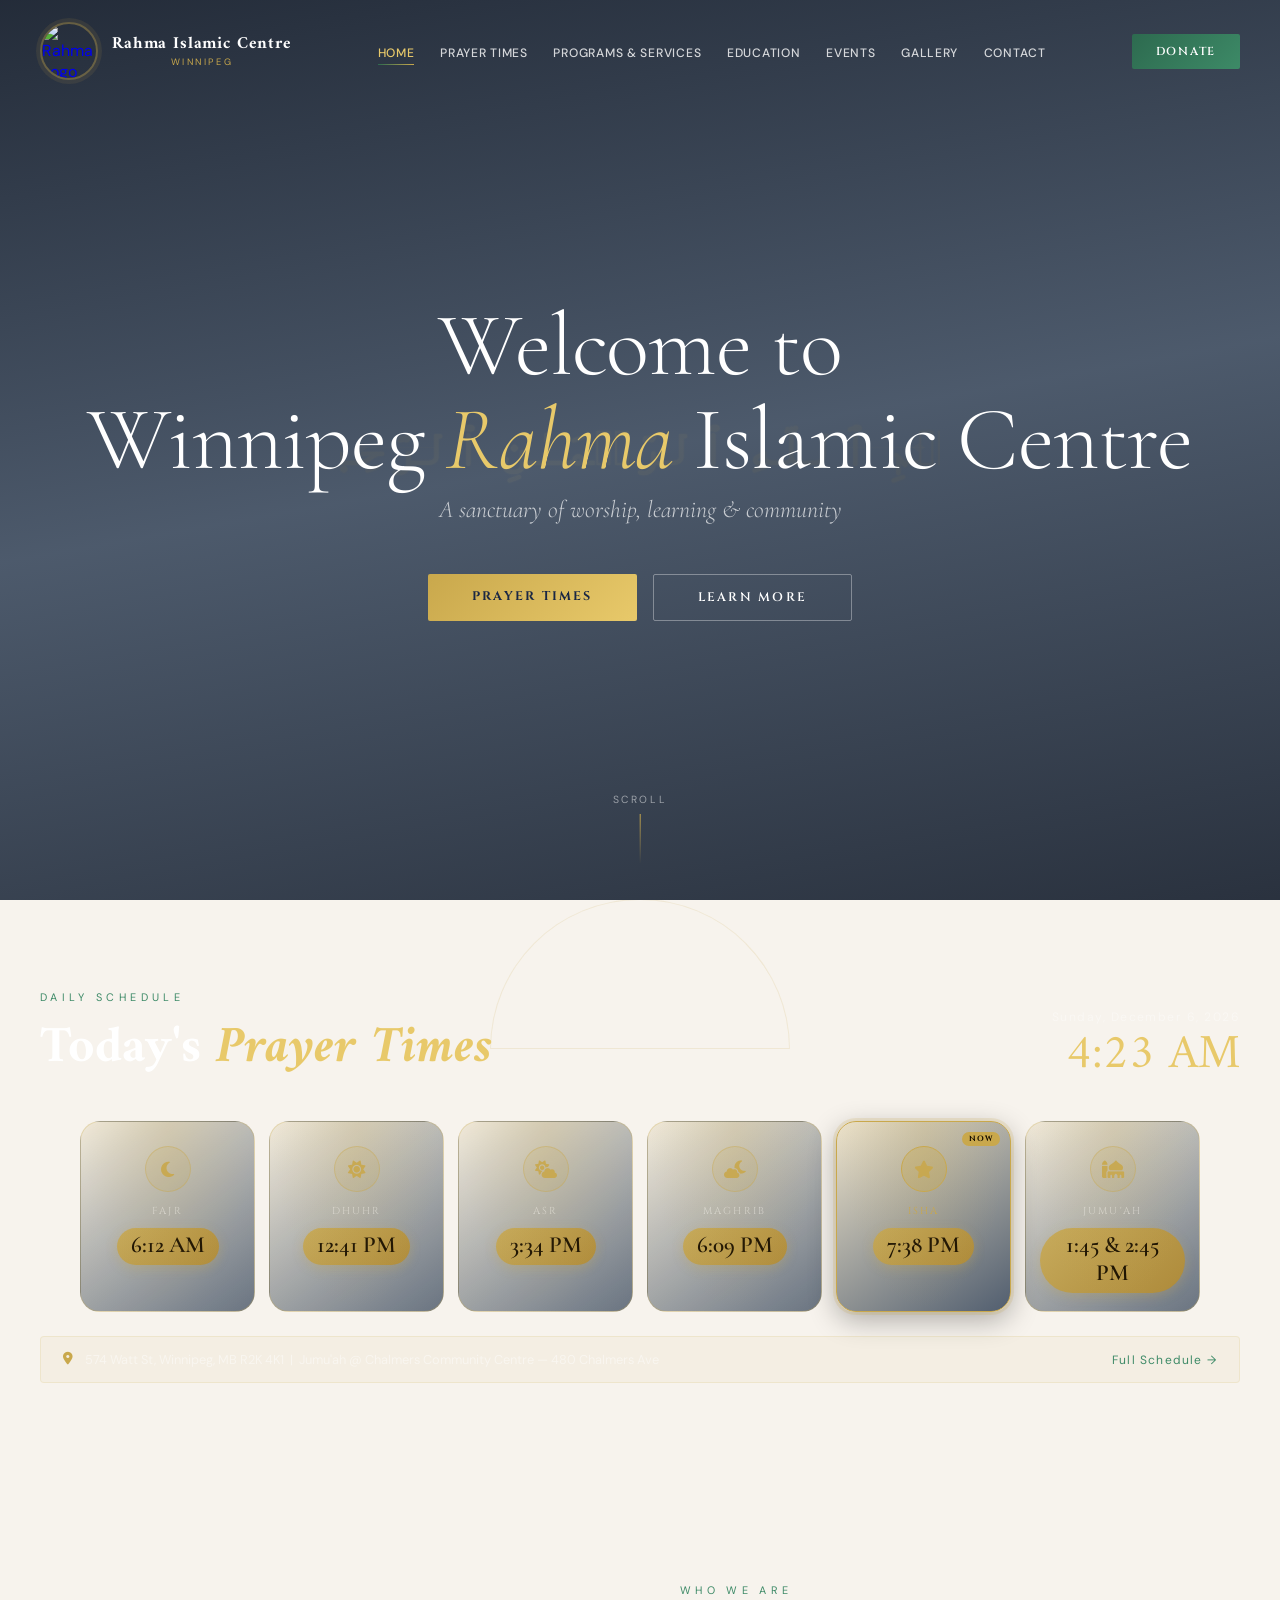
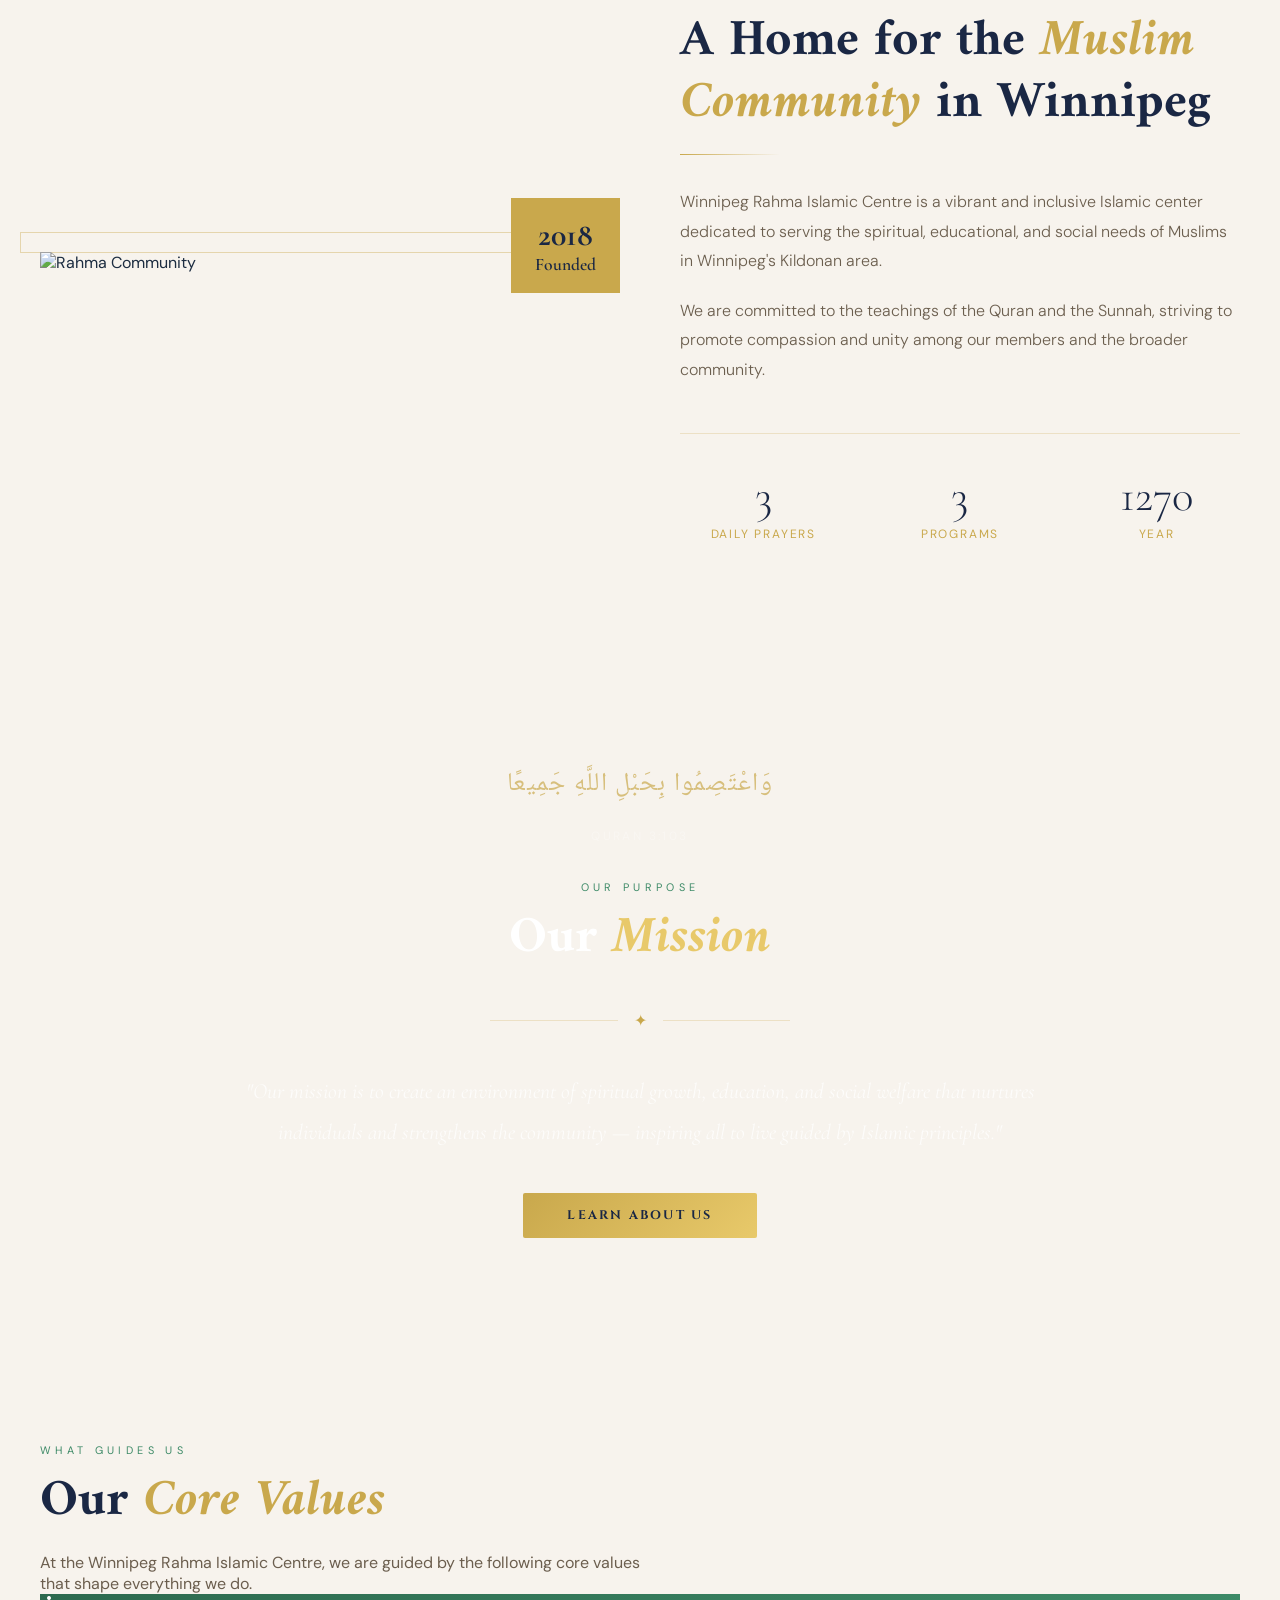
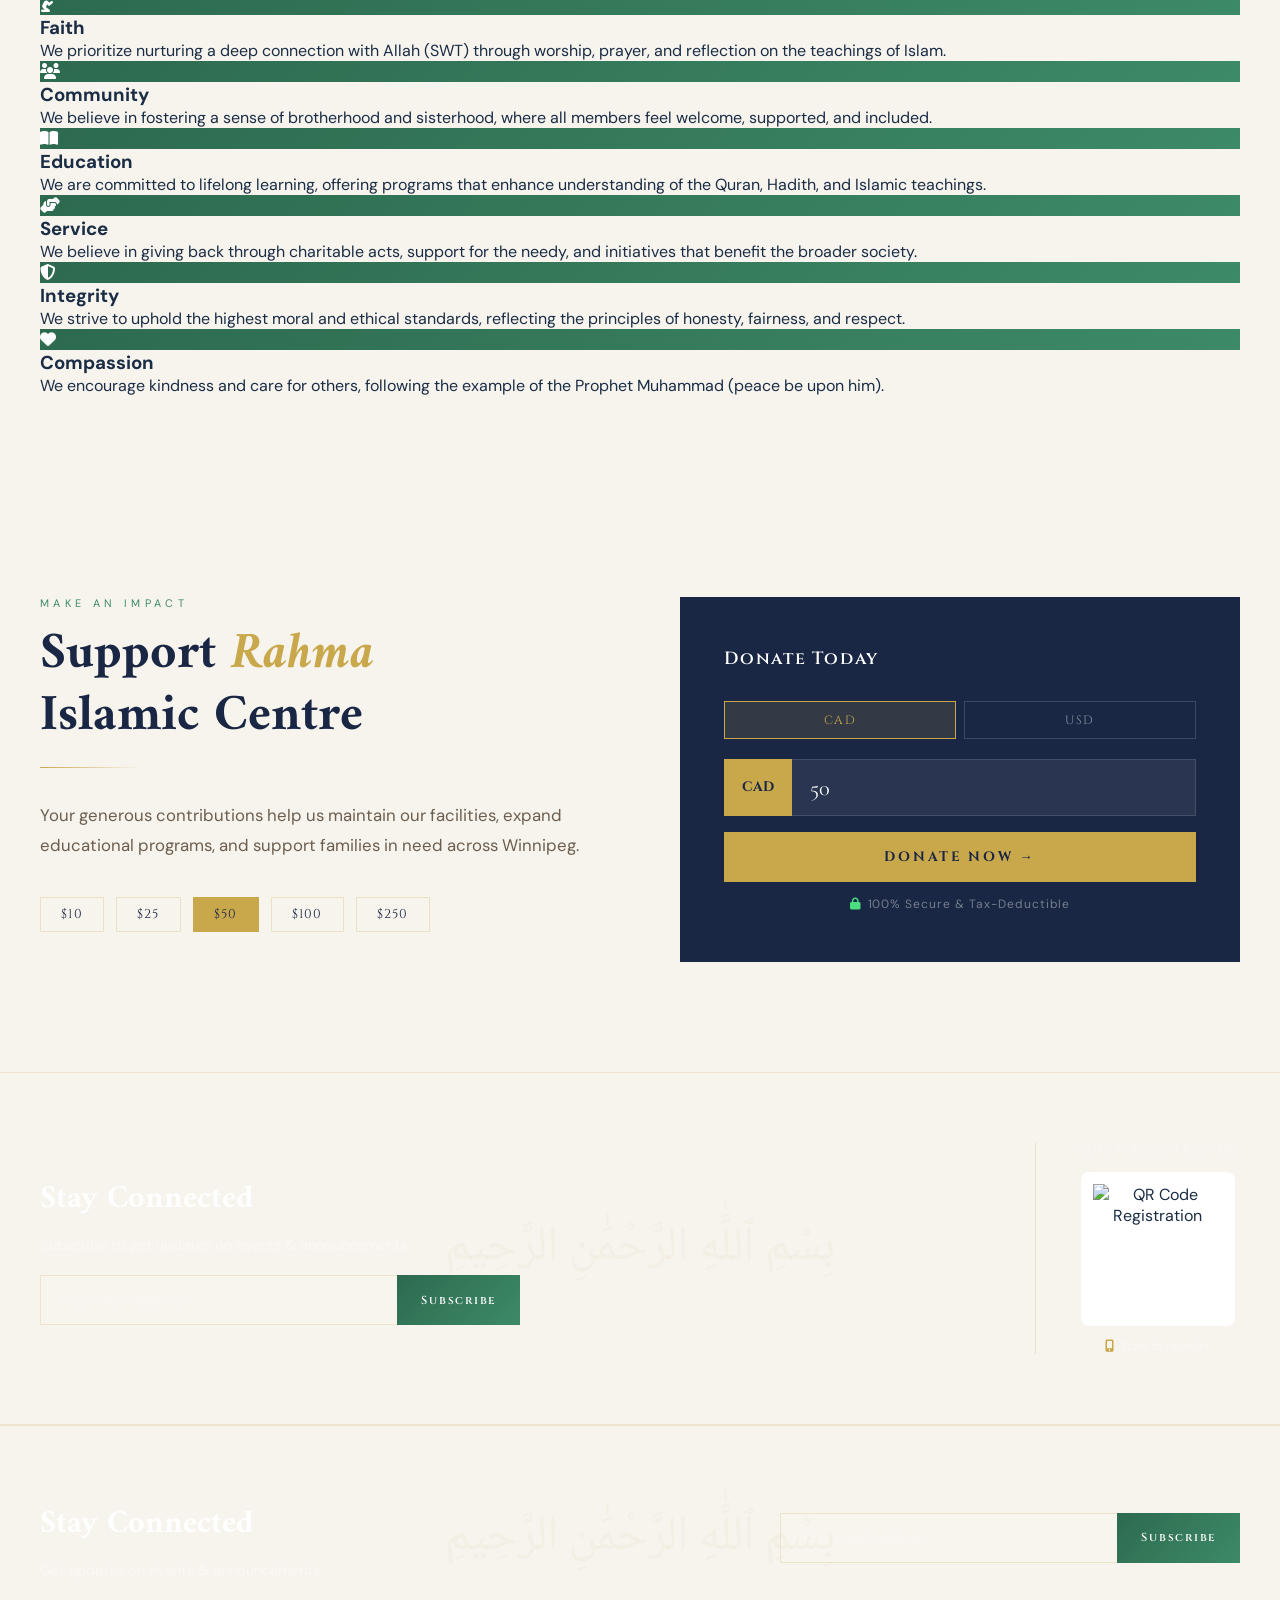
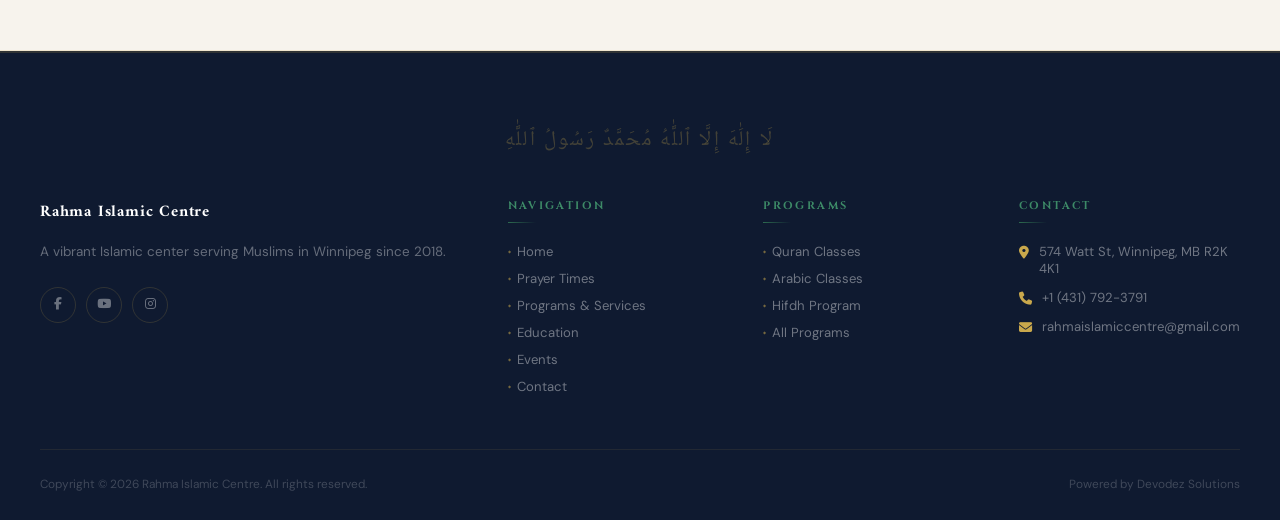
==== commit 070e7576: "V5" ====
--- a/index.html
+++ b/index.html
@@ -267,7 +267,7 @@
     <div id="loader">
   <div class="loader-star"></div>
   <div class="loader-text">RAHMA</div>
-  <div class="loader-arabic">بِسْمِ ٱللَّٰهِ</div>
+  <div class="loader-arabic"><img src="bismillah.svg" alt="Bismillah" class="bismillah-svg-loader"></div>
   <div class="loader-bar"><div class="loader-fill"></div></div>
 </div>
 
@@ -309,7 +309,7 @@
         <div class="hero-pattern"></div>
         <!-- Calligraphie Bismillah en filigrane -->
         <div style="position:absolute;inset:0;display:flex;align-items:center;justify-content:center;pointer-events:none;z-index:1;">
-            <div style="font-family:'Noto Naskh Arabic',serif;font-size:clamp(3rem,12vw,10rem);color:rgba(201,168,76,0.04);direction:rtl;letter-spacing:0.05em;text-align:center;line-height:1.2;user-select:none;">بِسْمِ ٱللَّٰهِ<br>الرَّحْمَٰنِ الرَّحِيمِ</div>
+            <div style="text-align:center;user-select:none;opacity:0.06;"><img src="bismillah.svg" alt="" style="width:clamp(200px,50vw,600px);filter:blur(0.5px)"></div>
         </div></div>
         <div class="hero-content">
             <p class="hero-eyebrow">  </p>
@@ -479,6 +479,10 @@
             </div>
         </div>
     </section>
+    <section class="newsletter-section"><div class="container"><div class="newsletter-inner">
+        <div class="newsletter-text"><h3>Stay Connected</h3><p>Get updates on events &amp; announcements</p></div>
+        <form class="newsletter-form" onsubmit="subscribeNewsletter(event)"><input type="email" class="newsletter-input" placeholder="Your email address" required><button type="submit" class="newsletter-btn">Subscribe</button></form>
+    </div></div></section>
     <footer class="footer"><div class="container">
         <div class="footer-shahada">لَا إِلَٰهَ إِلَّا ٱللَّٰهُ مُحَمَّدٌ رَسُولُ ٱللَّٰهِ</div>
         <div class="footer-grid">
@@ -486,7 +490,7 @@
             <div class="footer-col"><h4>Navigation</h4><ul>
                 <li><a href="index.html">Home</a></li><li><a href="prayer-times.html">Prayer Times</a></li>
                 <li><a href="programs.html">Programs &amp; Services</a></li><li><a href="education.html">Education</a></li>
-                <li><a href="events.html">Events</a></li><li><a href="index.html#about">About</a></li><li><a href="contact.html">Contact</a></li>
+                <li><a href="events.html">Events</a></li><li><a href="contact.html">Contact</a></li>
             </ul></div>
             <div class="footer-col"><h4>Programs</h4><ul>
                 <li><a href="education.html">Quran Classes</a></li><li><a href="education.html">Arabic Classes</a></li>
@@ -495,63 +499,44 @@
             <div class="footer-col"><h4>Contact</h4>
                 <div class="contact-li"><i class="fas fa-map-marker-alt"></i><span>574 Watt St, Winnipeg, MB R2K 4K1</span></div>
                 <div class="contact-li"><i class="fas fa-phone"></i><span>+1 (431) 792-3791</span></div>
-                <div class="contact-li"><i class="fas fa-envelope"></i><span><a href="/cdn-cgi/l/email-protection#fc8e9d94919d958f909d91959f9f9992888e99bc9b919d9590d29f9391"><span class="__cf_email__" data-cfemail="304251585d5159435c515d595353555e44425570575d51595c1e535f5d">[email&#160;protected]</span></a></span></div>
-            </div>
-        </div>
-                                        <span>Powered by Devodez Solutions</span>
-            </div>
-        </div>
-    </footer>
-    <script data-cfasync="false" src="/cdn-cgi/scripts/5c5dd728/cloudflare-static/email-decode.min.js"></script><script src="shared.js"></script>
+                <div class="contact-li"><i class="fas fa-envelope"></i><span><a href="mailto:rahmaislamiccentre@gmail.com">rahmaislamiccentre@gmail.com</a></span></div>
+            </div>
+        </div>
+        <div class="footer-bottom">
+            <span>Copyright &copy; 2026 Rahma Islamic Centre. All rights reserved.</span>
+            <span>Powered by Devodez Solutions</span>
+        </div>
+    </div></footer>
+    <script src="shared.js"></script>
     <script>
-    /* ── HORLOGE + DATE — PAGE HOME ── */
     (function tickClock(){
-        var el = document.getElementById('currentTime');
-        var de = document.getElementById('prayerDate');
-        var now = new Date();
-        if (el) {
-            var h = now.getHours(), m = now.getMinutes();
-            var ampm = h >= 12 ? 'PM' : 'AM';
-            el.textContent = (h%12||12) + ':' + String(m).padStart(2,'0') + ' ' + ampm;
-        }
-        if (de) de.textContent = now.toLocaleDateString('en-US', {weekday:'long', year:'numeric', month:'long', day:'numeric'});
-        setTimeout(tickClock, 1000);
+        var el=document.getElementById('currentTime');
+        var de=document.getElementById('prayerDate');
+        var now=new Date();
+        if(el){var h=now.getHours(),m=now.getMinutes(),ap=h>=12?'PM':'AM';el.textContent=(h%12||12)+':'+(m<10?'0':'')+m+' '+ap;}
+        if(de)de.textContent=now.toLocaleDateString('en-US',{weekday:'long',year:'numeric',month:'long',day:'numeric'});
+        setTimeout(tickClock,1000);
     })();
-
-    /* ── PRAYER TIMES — PAGE HOME ── */
-    (function() {
-        function fmtTime(raw) {
-            if (!raw) return '—';
-            var t = raw.split(' ')[0].split(':');
-            var h = parseInt(t[0]), m = t[1];
-            return (h % 12 || 12) + ':' + m + ' ' + (h >= 12 ? 'PM' : 'AM');
-        }
-        async function loadHomePrayers() {
-            var T = null;
-            try {
-                var r = await fetch('https://mawaqit.net/api/2.0/mosque/by-slug/rahma-islamic-centre-winnipeg/prayer-times');
-                if (r.ok) { var d = await r.json(); if (d.times && d.times.length >= 6) T = {Fajr:d.times[0], Dhuhr:d.times[2], Asr:d.times[3], Maghrib:d.times[4], Isha:d.times[5]}; }
-            } catch(e) {}
-            if (!T) { try { var now = new Date(); var url = 'https://api.aladhan.com/v1/timings/'+now.getDate()+'-'+(now.getMonth()+1)+'-'+now.getFullYear()+'?latitude=49.8951&longitude=-97.1384&method=2'; var res = await fetch(url,{mode:'cors'}); var data = await res.json(); if (data.code === 200) T = data.data.timings; } catch(e) {} }
-            if (!T) T = {Fajr:'06:12', Dhuhr:'12:41', Asr:'15:34', Maghrib:'18:09', Isha:'19:38'};
-            var map     = {Fajr:'fajr-time', Dhuhr:'dhuhr-time', Asr:'asr-time', Maghrib:'maghrib-time', Isha:'isha-time'};
-            var cardMap = {Fajr:'card-fajr',  Dhuhr:'card-dhuhr', Asr:'card-asr', Maghrib:'card-maghrib', Isha:'card-isha'};
-            var nm = new Date().getHours()*60 + new Date().getMinutes(), active = 'Isha';
-            ['Fajr','Dhuhr','Asr','Maghrib','Isha'].forEach(function(k) {
-                var raw = T[k] || T[k.toLowerCase()] || ''; var t24 = raw.split(' ')[0];
-                var el = document.getElementById(map[k]); if (el) el.textContent = fmtTime(t24);
-                if (t24) { var p = t24.split(':').map(Number); if (nm >= p[0]*60+p[1]) active = k; }
-            });
-            ['Fajr','Dhuhr','Asr','Maghrib','Isha'].forEach(function(k) { var el = document.getElementById(cardMap[k]); if (el) el.classList.toggle('active-prayer', k === active); });
-        }
-        document.addEventListener('DOMContentLoaded', loadHomePrayers);
+    (function(){
+        function fmtTime(raw){if(!raw)return'—';var t=raw.split(' ')[0].split(':');var h=parseInt(t[0]),m=t[1];return(h%12||12)+':'+m+(h>=12?' PM':' AM');}
+        async function loadHomePrayers(){
+            var T=null;
+            try{var r=await fetch('https://mawaqit.net/api/2.0/mosque/by-slug/rahma-islamic-centre-winnipeg/prayer-times');if(r.ok){var d=await r.json();if(d.times&&d.times.length>=6)T={Fajr:d.times[0],Dhuhr:d.times[2],Asr:d.times[3],Maghrib:d.times[4],Isha:d.times[5]};}}catch(e){}
+            if(!T){try{var now=new Date();var url='https://api.aladhan.com/v1/timings/'+now.getDate()+'-'+(now.getMonth()+1)+'-'+now.getFullYear()+'?latitude=49.8951&longitude=-97.1384&method=2';var res=await fetch(url);var data=await res.json();if(data.code===200)T=data.data.timings;}catch(e){}}
+            if(!T)T={Fajr:'06:12',Dhuhr:'12:41',Asr:'15:34',Maghrib:'18:09',Isha:'19:38'};
+            var map={Fajr:'fajr-time',Dhuhr:'dhuhr-time',Asr:'asr-time',Maghrib:'maghrib-time',Isha:'isha-time'};
+            var cardMap={Fajr:'card-fajr',Dhuhr:'card-dhuhr',Asr:'card-asr',Maghrib:'card-maghrib',Isha:'card-isha'};
+            var nm=new Date().getHours()*60+new Date().getMinutes(),active='Isha';
+            ['Fajr','Dhuhr','Asr','Maghrib','Isha'].forEach(function(k){var raw=T[k]||T[k.toLowerCase()]||'';var t24=raw.split(' ')[0];var el=document.getElementById(map[k]);if(el)el.textContent=fmtTime(t24);if(t24){var p=t24.split(':').map(Number);if(nm>=p[0]*60+p[1])active=k;}});
+            ['Fajr','Dhuhr','Asr','Maghrib','Isha'].forEach(function(k){var el=document.getElementById(cardMap[k]);if(el)el.classList.toggle('active-prayer',k===active);});
+        }
+        document.addEventListener('DOMContentLoaded',loadHomePrayers);
     })();
-
-    /* ── COUNTERS ANIMATION ── */
-    document.addEventListener('DOMContentLoaded', function() {
-        var nums = document.querySelectorAll('.stat-number[data-target]');
-        var obs = new IntersectionObserver(function(entries) {
-            entries.forEach(function(e) {
-                if (!e.isIntersecting) return;
-                var el = e.target, target = parseInt(el.getAttribute('data-target')), start = 0, duration = 1800;
-                var step = function(ts) { if (!start) start = ts; var prog = Math.min((ts-start)/duration,1); el.textContent = Math.floor(prog*target); if (prog < 1) reque+    document.addEventListener('DOMContentLoaded',function(){
+        var nums=document.querySelectorAll('.stat-number[data-target]');
+        var obs=new IntersectionObserver(function(entries){entries.forEach(function(e){if(!e.isIntersecting)return;var el=e.target,target=parseInt(el.getAttribute('data-target')),start=0,duration=1800;var step=function(ts){if(!start)start=ts;var prog=Math.min((ts-start)/duration,1);el.textContent=Math.floor(prog*target);if(prog<1)requestAnimationFrame(step);else el.textContent=target;};requestAnimationFrame(step);obs.unobserve(el);});},{threshold:0.5});
+        nums.forEach(function(el){obs.observe(el);});
+    });
+    </script>
+</body>
+</html>
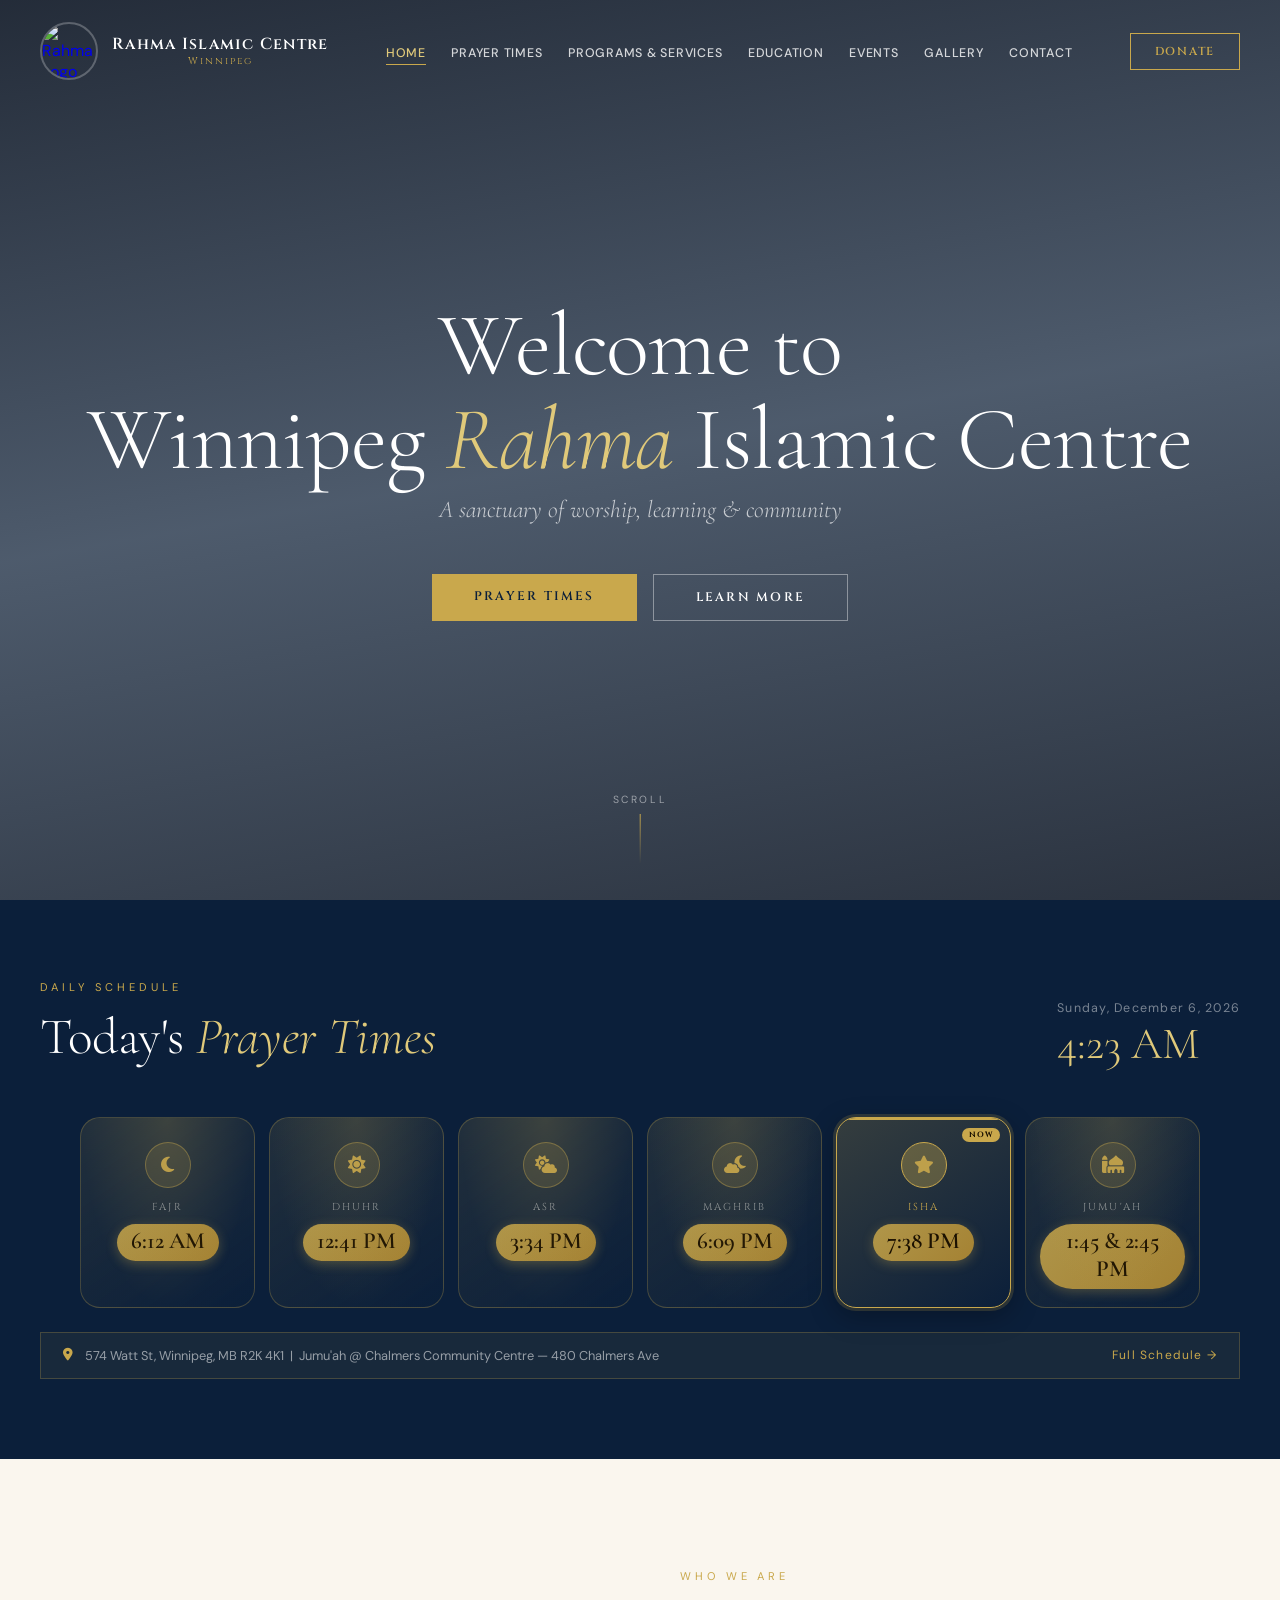
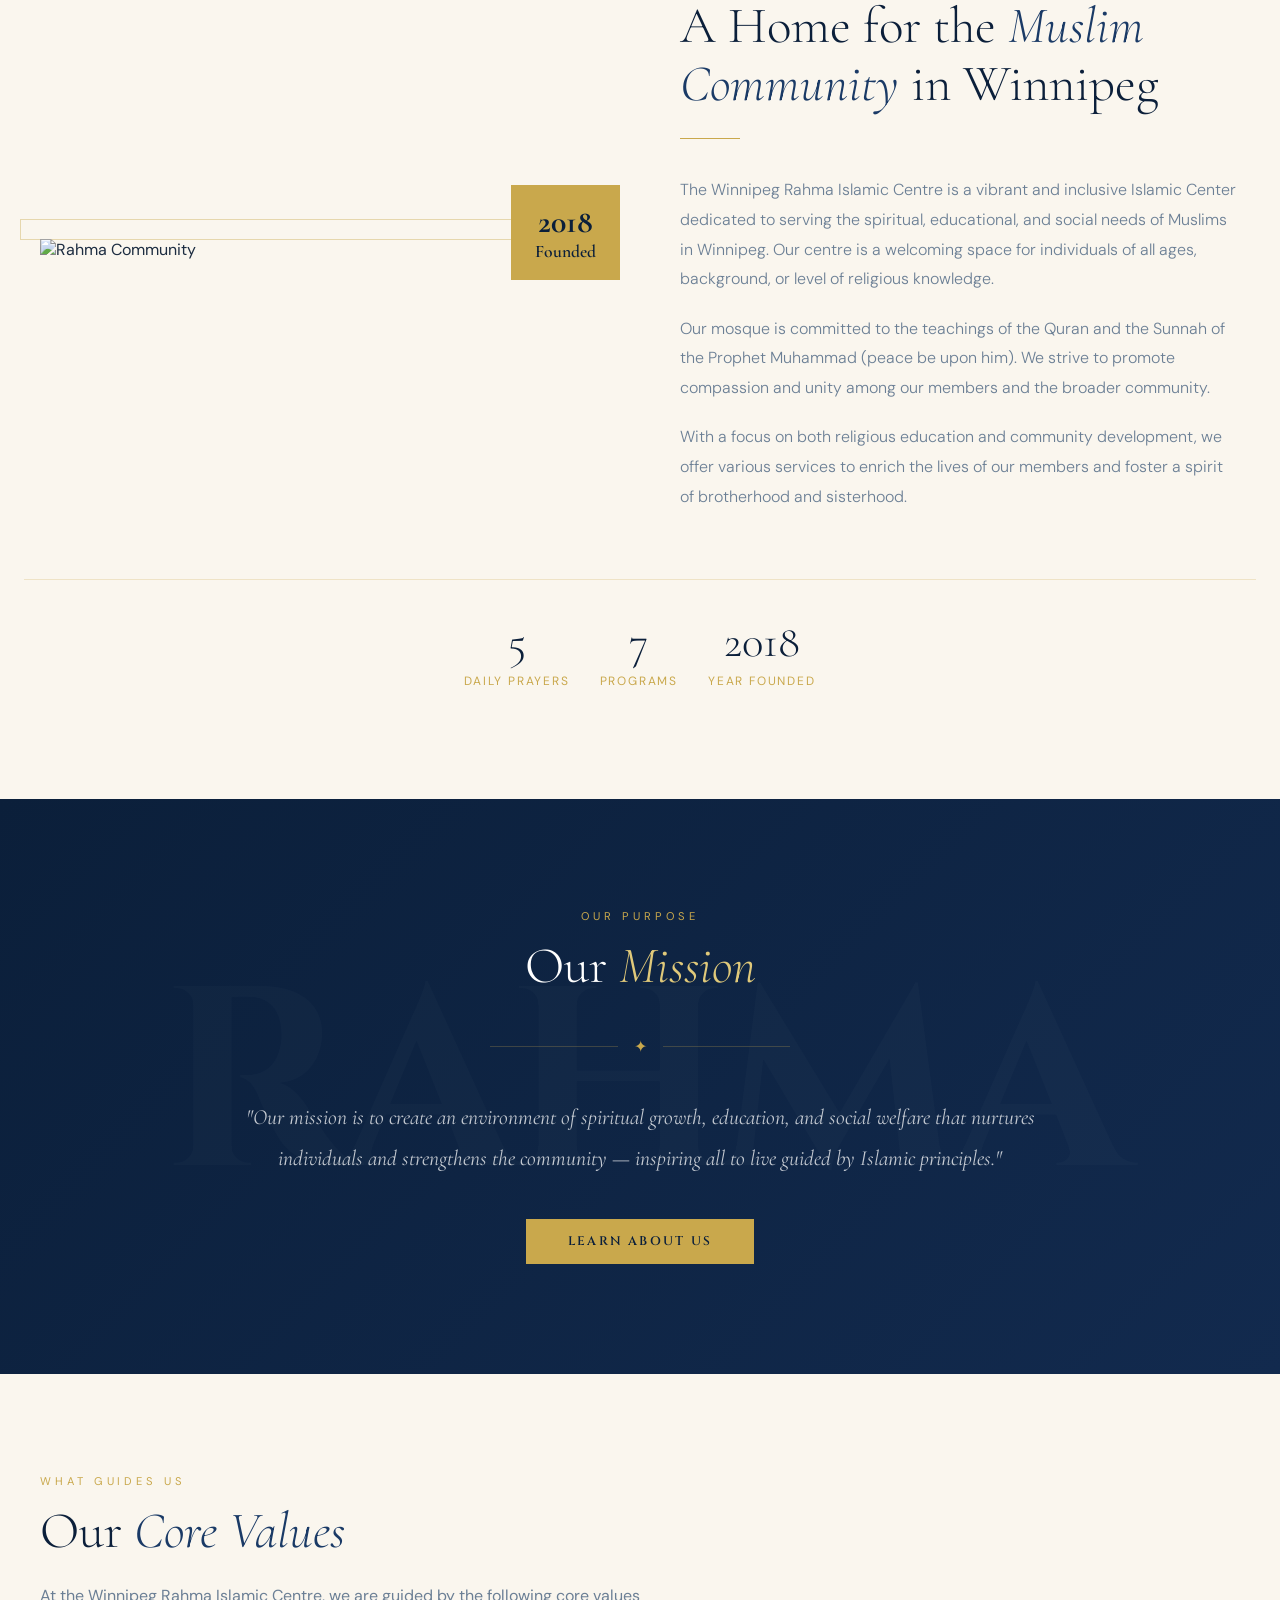
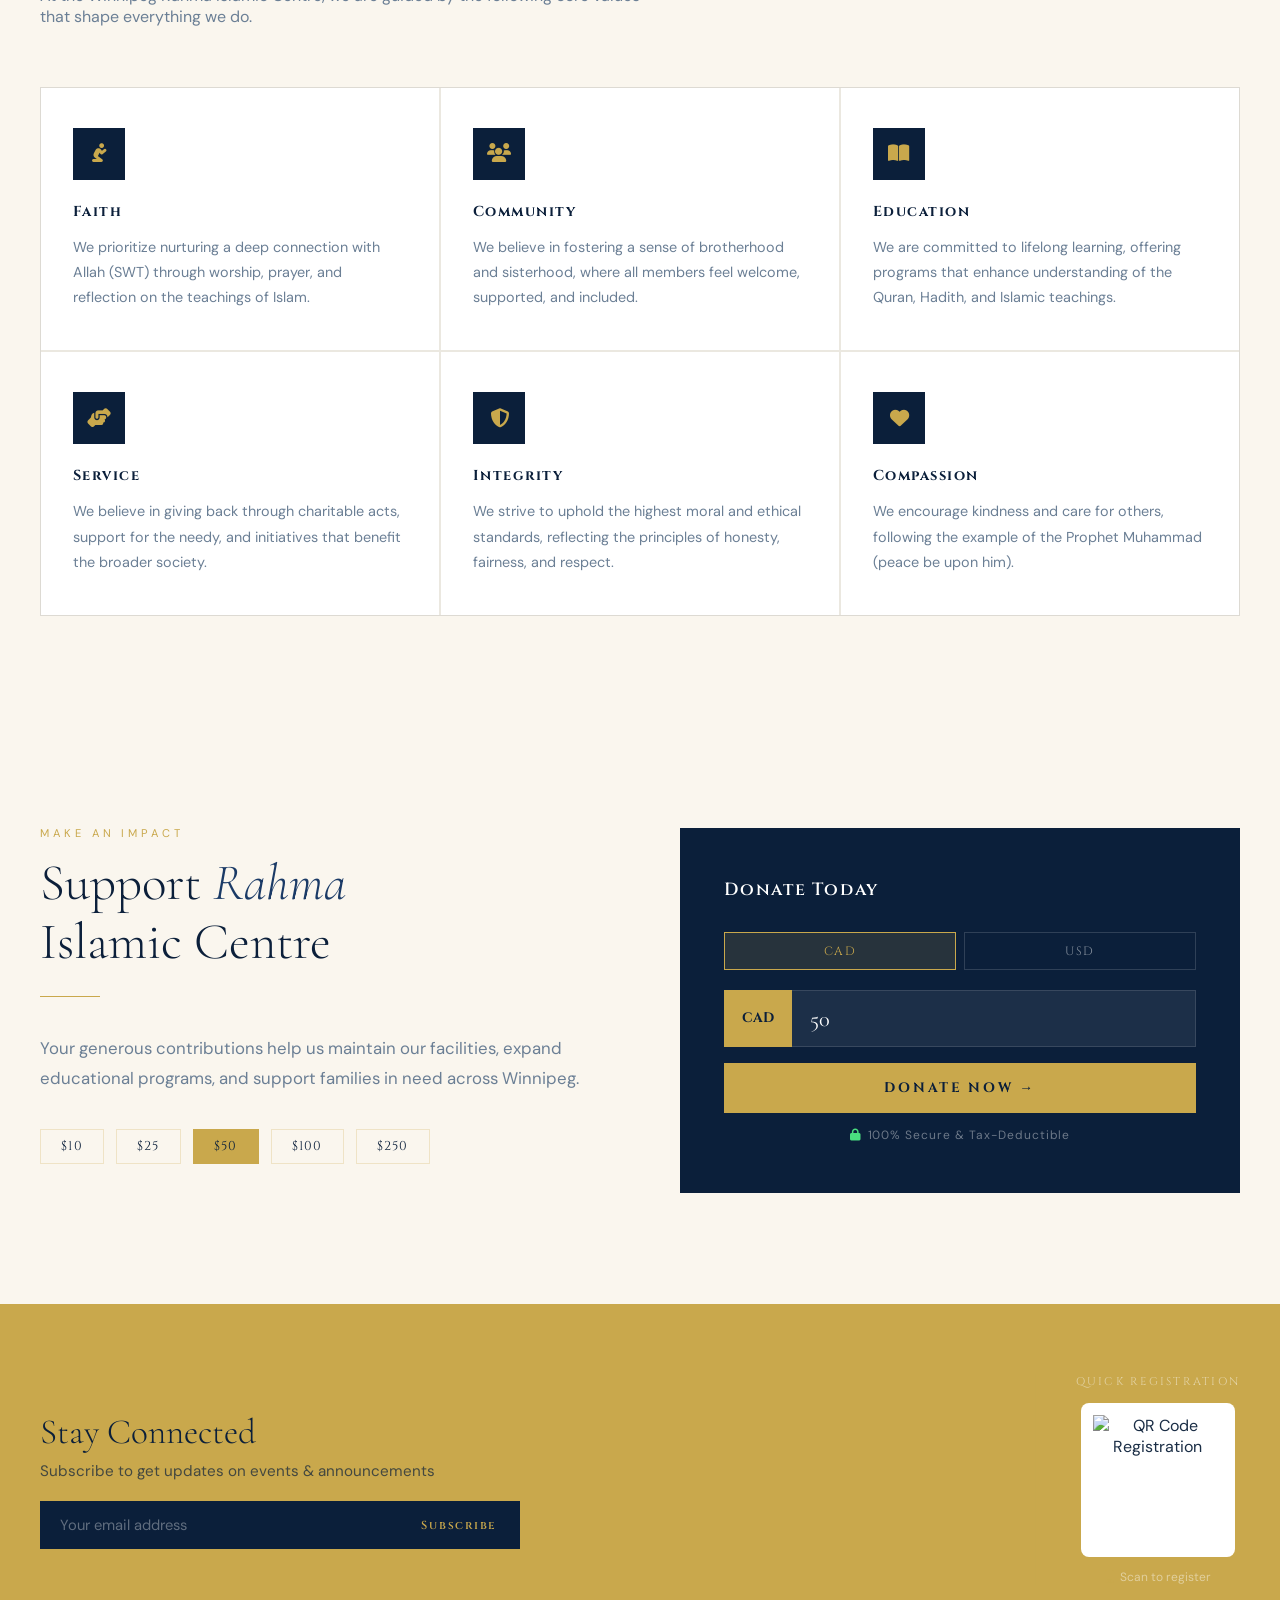
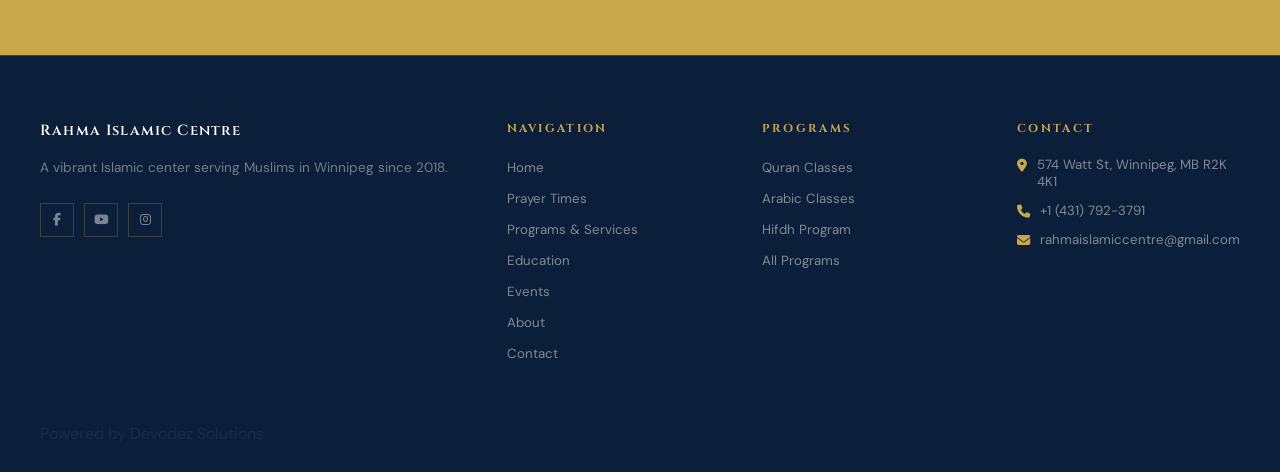
==== commit 9e70b268: "v8" ====
--- a/index.html
+++ b/index.html
@@ -7,7 +7,7 @@
     <link rel="icon" type="image/png" href="logo.png">
     <link rel="preconnect" href="https://fonts.googleapis.com">
     <link rel="preconnect" href="https://fonts.gstatic.com" crossorigin>
-    <link href="https://fonts.googleapis.com/css2?family=Amiri:ital,wght@0,400;0,700;1,400;1,700&family=Cinzel:wght@400;600;700&family=Cormorant+Garamond:ital,wght@0,300;0,400;0,600;1,300;1,400&family=DM+Sans:wght@300;400;500&family=Noto+Naskh+Arabic:wght@400;500&display=swap" rel="stylesheet">
+    <link href="https://fonts.googleapis.com/css2?family=Cormorant+Garamond:ital,wght@0,300;0,400;0,600;1,300;1,400&family=Cinzel:wght@400;600;700&family=DM+Sans:wght@300;400;500&display=swap" rel="stylesheet">
     <link rel="stylesheet" href="https://cdnjs.cloudflare.com/ajax/libs/font-awesome/6.4.0/css/all.min.css">
     <link rel="stylesheet" href="style.css">
     <style>
@@ -41,7 +41,7 @@
         .about-year { position: absolute; bottom: -20px; right: -20px; z-index: 2; background: var(--gold); color: var(--navy); padding: 18px 24px; font-family: 'Cormorant Garamond', serif; font-size: 1.1rem; font-weight: 600; text-align: center; line-height: 1.2; }
         .about-year strong { display: block; font-size: 2rem; }
         .about-text p { font-family: 'DM Sans', sans-serif; font-size: 1rem; line-height: 1.85; color: var(--muted); margin-bottom: 20px; font-weight: 300; }
-        .about-stats { display: grid; grid-template-columns: repeat(3, 1fr); gap: 30px; margin-top: 48px; padding-top: 40px; border-top: 1px solid var(--border); }
+        .about-stats { display: grid; grid-template-columns: repeat(3, max-content); justify-content: center; gap: 30px; margin-top: 48px; padding-top: 40px; border-top: 1px solid var(--border); text-align: center;}
         .stat-item { text-align: center; }
         .stat-number { font-family: 'Cormorant Garamond', serif; font-size: 2.8rem; font-weight: 300; color: var(--navy); line-height: 1; display: block; }
         .stat-label { font-size: 0.75rem; letter-spacing: 0.15em; text-transform: uppercase; color: var(--gold); margin-top: 8px; display: block; }
@@ -75,9 +75,21 @@
         .secure-tag { font-size: 0.75rem; color: rgba(255,255,255,0.4); text-align: center; letter-spacing: 0.08em; }
         .secure-tag i { color: #4ade80; margin-right: 6px; }
 
+                /* Values */
+        .values-section { background: var(--cream); padding: 100px 24px; }
+        .values-grid { display: grid; grid-template-columns: repeat(3, 1fr); gap: 2px; background: rgba(0,0,0,0.06); border: 1px solid rgba(0,0,0,0.06); margin-top: 60px; }
+        .value-item { background: var(--white); padding: 40px 32px; transition: all 0.3s; position: relative; overflow: hidden; }
+        .value-item::after { content: ''; position: absolute; bottom: 0; left: 0; width: 0; height: 2px; background: var(--gold); transition: width 0.4s ease; }
+        .value-item:hover::after { width: 100%; }
+        .value-item:hover { transform: translateY(-4px); box-shadow: 0 12px 40px rgba(0,0,0,0.08); }
+        .value-icon { width: 52px; height: 52px; background: var(--navy); display: flex; align-items: center; justify-content: center; margin-bottom: 22px; }
+        .value-icon i { color: var(--gold); font-size: 1.2rem; }
+        .value-item h3 { font-family: 'Cinzel', serif; font-size: 0.9rem; letter-spacing: 0.1em; color: var(--navy); margin-bottom: 14px; }
+        .value-item p { font-size: 0.9rem; color: var(--muted); line-height: 1.75; }
+
         /* ===== RESPONSIVE ===== */
-        @media (max-width: 900px) { .about-grid, .donate-inner { grid-template-columns: 1fr; gap: 50px; } .about-img-wrap { max-width: 500px; } .about-stats { grid-template-columns: 1fr 1fr; } }
-        @media (max-width: 600px) { .about-stats { grid-template-columns: 1fr; } .donate-form-box { padding: 36px 24px; } }
+        @media (max-width: 900px) { .about-grid, .donate-inner { grid-template-columns: 1fr; gap: 50px; } .about-stats { grid-template-columns: repeat(2, max-content); justify-content: center; justify-items: center; }}
+        @media (max-width: 600px) {.about-stats { grid-template-columns: 1fr; stify-items: center;} .donate-form-box { padding: 36px 24px; }}
     </style>
 
     <!-- DROPDOWN NAV CSS -->
@@ -264,12 +276,7 @@
 </head>
 <body>
 
-    <div id="loader">
-  <div class="loader-star"></div>
-  <div class="loader-text">RAHMA</div>
-  <div class="loader-arabic"><img src="bismillah.svg" alt="Bismillah" class="bismillah-svg-loader"></div>
-  <div class="loader-bar"><div class="loader-fill"></div></div>
-</div>
+    <div id="loader"><div class="loader-text">RAHMA</div><div class="loader-bar"><div class="loader-fill"></div></div></div>
 
         <div class="mobile-menu" id="mobileMenu">
         <a href="index.html" class="active" onclick="closeMobile()">Home</a>
@@ -291,9 +298,9 @@
                         <ul class="nav-links">
                 <li><a href="index.html" class="active">Home</a><div class="nav-drop"><a href="index.html#about"><i class="fas fa-users"></i>Who We Are</a><a href="index.html#mission"><i class="fas fa-bullseye"></i>Our Mission</a><a href="index.html#values"><i class="fas fa-heart"></i>Core Values</a></div></li>
                 <li><a href="prayer-times.html" >Prayer Times</a><div class="nav-drop"><a href="prayer-times.html#prayer"><i class="fas fa-clock"></i>Today's Prayer Times</a><a href="prayer-times.html#schedule"><i class="fas fa-calendar-alt"></i>Monthly Schedule</a><a href="prayer-times.html#jumuah"><i class="fas fa-mosque"></i>Jumu'ah Info</a></div></li>
-                <li><a href="programs.html" >Programs &amp; Services</a><div class="nav-drop"><a href="programs.html"><i class="fas fa-th-large"></i>All Programs</a><a href="activities.html"><i class="fas fa-running"></i>Activities &amp; Classes</a><a href="programs.html#foodbank"><i class="fas fa-hand-holding-heart"></i>Food Bank</a><a href="programs.html#counseling"><i class="fas fa-comments"></i>Spiritual Counseling</a></div></li>
-                <li><a href="education.html" >Education</a><div class="nav-drop"><a href="education.html"><i class="fas fa-book-open"></i>All Classes</a><a href="education.html#adult-quran"><i class="fas fa-quran"></i>Adult Quran Class</a><a href="education.html#kids-quran"><i class="fas fa-child"></i>Kids Quran Class</a><a href="education.html#hifdh"><i class="fas fa-star"></i>Hifdh Program</a><a href="education.html#arabic"><i class="fas fa-language"></i>Arabic Class</a></div></li>
-                <li><a href="events.html" >Events</a><div class="nav-drop"><a href="events.html"><i class="fas fa-calendar-star"></i>Upcoming Events</a><a href="events.html#ramadan"><i class="fas fa-moon"></i>Ramadan Programs</a><a href="events.html#eid"><i class="fas fa-gift"></i>Eid Celebrations</a><a href="newsletter.html"><i class="fas fa-envelope"></i>Newsletter</a></div></li>
+                <li><a href="programs.html" >Programs &amp; Services</a><div class="nav-drop"><a href="programs.html#counseling"><i class="fas fa-hands-praying"></i>Spiritual Counseling</a><a href="programs.html#foodbank"><i class="fas fa-hand-holding-heart"></i>Food Bank</a><a href="programs.html#dialogue"><i class="fas fa-comments"></i>Da'in &amp; Dialogue</a><a href="programs.html#nikah"><i class="fas fa-ring"></i>Marriage (Nikah)</a><a href="programs.html#funeral"><i class="fas fa-dove"></i>Funeral Support</a><a href="programs.html#workshops"><i class="fas fa-chalkboard-teacher"></i>Religious Workshops</a><a href="programs.html#hajj"><i class="fas fa-kaaba"></i>Hajj &amp; 'Umrah</a></div></li>
+                <li><a href="education.html" >Education</a><div class="nav-drop"><a href="education.html#adult-quran"><i class="fas fa-quran"></i>Adult Quran Class</a><a href="education.html#sisters-quran"><i class="fas fa-female"></i>Sisters' Quran Class</a><a href="education.html#arabic"><i class="fas fa-language"></i>Adult Arabic Class</a><a href="education.html#kids-quran"><i class="fas fa-child"></i>Kids Weekend Quran</a><a href="education.html#afterschool"><i class="fas fa-graduation-cap"></i>After School Study Club</a><a href="education.html#fajr-halaqa"><i class="fas fa-moon"></i>Fajr Halaqa</a><a href="education.html#tajweed"><i class="fas fa-book"></i>Adult Tajweed Literacy</a><a href="education.html#beginner-quran"><i class="fas fa-book-open"></i>Beginner Quran Class</a><a href="education.html#hifdh"><i class="fas fa-star"></i>Boys Hifdh Program</a><a href="education.html#hifdh-class"><i class="fas fa-star-half-alt"></i>Hifdh Class</a></div></li>
+                <li><a href="events.html" >Events</a><div class="nav-drop"><a href="events.html"><i class="fas fa-calendar-star"></i>Upcoming Events</a><a href="events.html#ramadan"><i class="fas fa-moon"></i>Ramadan Programs</a><a href="events.html#eid"><i class="fas fa-gift"></i>Eid Celebrations</a><a href="eid-registration.html"><i class="fas fa-star-and-crescent"></i>Eid Prayer Registration</a><a href="newsletter.html"><i class="fas fa-envelope"></i>Newsletter</a></div></li>
                 <li><a href="gallery.html" >Gallery</a></li>
                 <li><a href="contact.html" >Contact</a><div class="nav-drop"><a href="contact.html#form"><i class="fas fa-paper-plane"></i>Send a Message</a><a href="contact.html#location"><i class="fas fa-map-marker-alt"></i>Location &amp; Hours</a></div></li>
             </ul>
@@ -307,10 +314,6 @@
         <div class="hero-bg"></div>
         <div class="hero-overlay"></div>
         <div class="hero-pattern"></div>
-        <!-- Calligraphie Bismillah en filigrane -->
-        <div style="position:absolute;inset:0;display:flex;align-items:center;justify-content:center;pointer-events:none;z-index:1;">
-            <div style="text-align:center;user-select:none;opacity:0.06;"><img src="bismillah.svg" alt="" style="width:clamp(200px,50vw,600px);filter:blur(0.5px)"></div>
-        </div></div>
         <div class="hero-content">
             <p class="hero-eyebrow">  </p>
             <h1 class="hero-title">Welcome to<br>Winnipeg <em>Rahma</em> Islamic Centre</h1>
@@ -367,14 +370,17 @@
                     <span class="section-label reveal">Who We Are</span>
                     <h2 class="section-title reveal">A Home for the <em>Muslim Community</em> in Winnipeg</h2>
                     <div class="divider reveal"></div>
-                    <p class="reveal">Winnipeg Rahma Islamic Centre is a vibrant and inclusive Islamic center dedicated to serving the spiritual, educational, and social needs of Muslims in Winnipeg's Kildonan area.</p>
-                    <p class="reveal reveal-delay-1">We are committed to the teachings of the Quran and the Sunnah, striving to promote compassion and unity among our members and the broader community.</p>
-                    <div class="about-stats reveal reveal-delay-2">
-                        <div class="stat-item"><span class="stat-number" data-target="5">0</span><span class="stat-label">Daily Prayers</span></div>
-                        <div class="stat-item"><span class="stat-number" data-target="5">0</span><span class="stat-label">Programs</span></div>
-                        <div class="stat-item"><span class="stat-number" data-target="2018">0</span><span class="stat-label"> Year</span></div>
+                        <p class="reveal">The Winnipeg Rahma Islamic Centre is a vibrant and inclusive Islamic Center dedicated to serving the spiritual, educational, and social needs of Muslims in Winnipeg. Our centre is a welcoming space for individuals of all ages, background, or level of religious knowledge.</p>
+                        <p class="reveal reveal-delay-1">Our mosque is committed to the teachings of the Quran and the Sunnah of the Prophet Muhammad (peace be upon him). We strive to promote compassion and unity among our members and the broader community.</p>
+                        <p class="reveal reveal-delay-2">With a focus on both religious education and community development, we offer various services to enrich the lives of our members and foster a spirit of brotherhood and sisterhood.</p>
                     </div>
                 </div>
+            </div>
+            <!-- STATS CENTRÉS PLEINE LARGEUR -->
+            <div class="about-stats reveal reveal-delay-2">
+                <div class="stat-item"><span class="stat-number" data-target="5">0</span><span class="stat-label">Daily Prayers</span></div>
+                <div class="stat-item"><span class="stat-number" data-target="7">0</span><span class="stat-label">Programs</span></div>
+                <div class="stat-item"><span class="stat-number" data-target="2018">0</span><span class="stat-label">Year Founded</span></div>
             </div>
         </div>
     </section>
@@ -384,8 +390,6 @@
         <div class="mission-pattern"></div>
         <div class="mission-bg-text">RAHMA</div>
         <div class="mission-inner">
-                <div style="font-family:'Noto Naskh Arabic',serif;font-size:1.6rem;color:rgba(201,168,76,0.7);direction:rtl;margin-bottom:20px;line-height:1.8;letter-spacing:0.05em;">وَاعْتَصِمُوا بِحَبْلِ اللَّهِ جَمِيعًا</div>
-                <div style="font-size:0.75rem;letter-spacing:0.2em;text-transform:uppercase;color:rgba(255,255,255,0.3);margin-bottom:36px;">Quran 3:103</div>
             <span class="section-label reveal" style="display:block;text-align:center;">Our Purpose</span>
             <h2 class="section-title reveal" style="color:var(--white);text-align:center;">Our <em style="color:var(--gold-light)">Mission</em></h2>
             <div class="mission-divider reveal"><span class="mission-gem">✦</span></div>
@@ -394,18 +398,18 @@
         </div>
     </section>
 
-    <section class="values-section" id="values">
+    <section class="values-section">
         <div class="container">
             <span class="section-label reveal">What Guides Us</span>
             <h2 class="section-title reveal">Our <em>Core Values</em></h2>
             <p class="reveal" style="color:var(--muted);max-width:600px;">At the Winnipeg Rahma Islamic Centre, we are guided by the following core values that shape everything we do.</p>
             <div class="values-grid">
-                <div class="value-item reveal"><div class="value-icon" style="background:linear-gradient(135deg,var(--emerald),var(--emerald-light));color:var(--white);"><i class="fas fa-pray"></i></div><h3>Faith</h3><p>We prioritize nurturing a deep connection with Allah (SWT) through worship, prayer, and reflection on the teachings of Islam.</p></div>
-                <div class="value-item reveal reveal-delay-1"><div class="value-icon" style="background:linear-gradient(135deg,var(--emerald),var(--emerald-light));color:var(--white);"><i class="fas fa-users"></i></div><h3>Community</h3><p>We believe in fostering a sense of brotherhood and sisterhood, where all members feel welcome, supported, and included.</p></div>
-                <div class="value-item reveal reveal-delay-2"><div class="value-icon" style="background:linear-gradient(135deg,var(--emerald),var(--emerald-light));color:var(--white);"><i class="fas fa-book-open"></i></div><h3>Education</h3><p>We are committed to lifelong learning, offering programs that enhance understanding of the Quran, Hadith, and Islamic teachings.</p></div>
-                <div class="value-item reveal reveal-delay-1"><div class="value-icon" style="background:linear-gradient(135deg,var(--emerald),var(--emerald-light));color:var(--white);"><i class="fas fa-hands-helping"></i></div><h3>Service</h3><p>We believe in giving back through charitable acts, support for the needy, and initiatives that benefit the broader society.</p></div>
-                <div class="value-item reveal reveal-delay-2"><div class="value-icon" style="background:linear-gradient(135deg,var(--emerald),var(--emerald-light));color:var(--white);"><i class="fas fa-shield-alt"></i></div><h3>Integrity</h3><p>We strive to uphold the highest moral and ethical standards, reflecting the principles of honesty, fairness, and respect.</p></div>
-                <div class="value-item reveal reveal-delay-3"><div class="value-icon" style="background:linear-gradient(135deg,var(--emerald),var(--emerald-light));color:var(--white);"><i class="fas fa-heart"></i></div><h3>Compassion</h3><p>We encourage kindness and care for others, following the example of the Prophet Muhammad (peace be upon him).</p></div>
+                <div class="value-item reveal"><div class="value-icon"><i class="fas fa-pray"></i></div><h3>Faith</h3><p>We prioritize nurturing a deep connection with Allah (SWT) through worship, prayer, and reflection on the teachings of Islam.</p></div>
+                <div class="value-item reveal reveal-delay-1"><div class="value-icon"><i class="fas fa-users"></i></div><h3>Community</h3><p>We believe in fostering a sense of brotherhood and sisterhood, where all members feel welcome, supported, and included.</p></div>
+                <div class="value-item reveal reveal-delay-2"><div class="value-icon"><i class="fas fa-book-open"></i></div><h3>Education</h3><p>We are committed to lifelong learning, offering programs that enhance understanding of the Quran, Hadith, and Islamic teachings.</p></div>
+                <div class="value-item reveal reveal-delay-1"><div class="value-icon"><i class="fas fa-hands-helping"></i></div><h3>Service</h3><p>We believe in giving back through charitable acts, support for the needy, and initiatives that benefit the broader society.</p></div>
+                <div class="value-item reveal reveal-delay-2"><div class="value-icon"><i class="fas fa-shield-alt"></i></div><h3>Integrity</h3><p>We strive to uphold the highest moral and ethical standards, reflecting the principles of honesty, fairness, and respect.</p></div>
+                <div class="value-item reveal reveal-delay-3"><div class="value-icon"><i class="fas fa-heart"></i></div><h3>Compassion</h3><p>We encourage kindness and care for others, following the example of the Prophet Muhammad (peace be upon him).</p></div>
             </div>
         </div>
     </section>
@@ -479,18 +483,13 @@
             </div>
         </div>
     </section>
-    <section class="newsletter-section"><div class="container"><div class="newsletter-inner">
-        <div class="newsletter-text"><h3>Stay Connected</h3><p>Get updates on events &amp; announcements</p></div>
-        <form class="newsletter-form" onsubmit="subscribeNewsletter(event)"><input type="email" class="newsletter-input" placeholder="Your email address" required><button type="submit" class="newsletter-btn">Subscribe</button></form>
-    </div></div></section>
     <footer class="footer"><div class="container">
-        <div class="footer-shahada">لَا إِلَٰهَ إِلَّا ٱللَّٰهُ مُحَمَّدٌ رَسُولُ ٱللَّٰهِ</div>
         <div class="footer-grid">
             <div class="footer-brand"><span class="logo-text-footer">Rahma Islamic Centre</span><p>A vibrant Islamic center serving Muslims in Winnipeg since 2018.</p><div class="footer-social"><a href="#"><i class="fab fa-facebook-f"></i></a><a href="#"><i class="fab fa-youtube"></i></a><a href="#"><i class="fab fa-instagram"></i></a></div></div>
             <div class="footer-col"><h4>Navigation</h4><ul>
                 <li><a href="index.html">Home</a></li><li><a href="prayer-times.html">Prayer Times</a></li>
                 <li><a href="programs.html">Programs &amp; Services</a></li><li><a href="education.html">Education</a></li>
-                <li><a href="events.html">Events</a></li><li><a href="contact.html">Contact</a></li>
+                <li><a href="events.html">Events</a></li><li><a href="index.html#about">About</a></li><li><a href="contact.html">Contact</a></li>
             </ul></div>
             <div class="footer-col"><h4>Programs</h4><ul>
                 <li><a href="education.html">Quran Classes</a></li><li><a href="education.html">Arabic Classes</a></li>
@@ -502,41 +501,99 @@
                 <div class="contact-li"><i class="fas fa-envelope"></i><span><a href="mailto:rahmaislamiccentre@gmail.com">rahmaislamiccentre@gmail.com</a></span></div>
             </div>
         </div>
-        <div class="footer-bottom">
-            <span>Copyright &copy; 2026 Rahma Islamic Centre. All rights reserved.</span>
-            <span>Powered by Devodez Solutions</span>
-        </div>
-    </div></footer>
-    <script src="shared.js"></script>
+                                        <span>Powered by Devodez Solutions</span>
+            </div>
+        </div>
+    </footer>
+    <script data-cfasync="false" src="/cdn-cgi/scripts/5c5dd728/cloudflare-static/email-decode.min.js"></script><script src="shared.js"></script>
     <script>
+    /* ── HORLOGE + DATE — PAGE HOME ── */
     (function tickClock(){
-        var el=document.getElementById('currentTime');
-        var de=document.getElementById('prayerDate');
-        var now=new Date();
-        if(el){var h=now.getHours(),m=now.getMinutes(),ap=h>=12?'PM':'AM';el.textContent=(h%12||12)+':'+(m<10?'0':'')+m+' '+ap;}
-        if(de)de.textContent=now.toLocaleDateString('en-US',{weekday:'long',year:'numeric',month:'long',day:'numeric'});
-        setTimeout(tickClock,1000);
+        var el = document.getElementById('currentTime');
+        var de = document.getElementById('prayerDate');
+        var now = new Date();
+        if (el) {
+            var h = now.getHours(), m = now.getMinutes();
+            var ampm = h >= 12 ? 'PM' : 'AM';
+            el.textContent = (h%12||12) + ':' + String(m).padStart(2,'0') + ' ' + ampm;
+        }
+        if (de) de.textContent = now.toLocaleDateString('en-US', {weekday:'long', year:'numeric', month:'long', day:'numeric'});
+        setTimeout(tickClock, 1000);
     })();
-    (function(){
-        function fmtTime(raw){if(!raw)return'—';var t=raw.split(' ')[0].split(':');var h=parseInt(t[0]),m=t[1];return(h%12||12)+':'+m+(h>=12?' PM':' AM');}
-        async function loadHomePrayers(){
-            var T=null;
-            try{var r=await fetch('https://mawaqit.net/api/2.0/mosque/by-slug/rahma-islamic-centre-winnipeg/prayer-times');if(r.ok){var d=await r.json();if(d.times&&d.times.length>=6)T={Fajr:d.times[0],Dhuhr:d.times[2],Asr:d.times[3],Maghrib:d.times[4],Isha:d.times[5]};}}catch(e){}
-            if(!T){try{var now=new Date();var url='https://api.aladhan.com/v1/timings/'+now.getDate()+'-'+(now.getMonth()+1)+'-'+now.getFullYear()+'?latitude=49.8951&longitude=-97.1384&method=2';var res=await fetch(url);var data=await res.json();if(data.code===200)T=data.data.timings;}catch(e){}}
-            if(!T)T={Fajr:'06:12',Dhuhr:'12:41',Asr:'15:34',Maghrib:'18:09',Isha:'19:38'};
-            var map={Fajr:'fajr-time',Dhuhr:'dhuhr-time',Asr:'asr-time',Maghrib:'maghrib-time',Isha:'isha-time'};
-            var cardMap={Fajr:'card-fajr',Dhuhr:'card-dhuhr',Asr:'card-asr',Maghrib:'card-maghrib',Isha:'card-isha'};
-            var nm=new Date().getHours()*60+new Date().getMinutes(),active='Isha';
-            ['Fajr','Dhuhr','Asr','Maghrib','Isha'].forEach(function(k){var raw=T[k]||T[k.toLowerCase()]||'';var t24=raw.split(' ')[0];var el=document.getElementById(map[k]);if(el)el.textContent=fmtTime(t24);if(t24){var p=t24.split(':').map(Number);if(nm>=p[0]*60+p[1])active=k;}});
-            ['Fajr','Dhuhr','Asr','Maghrib','Isha'].forEach(function(k){var el=document.getElementById(cardMap[k]);if(el)el.classList.toggle('active-prayer',k===active);});
-        }
-        document.addEventListener('DOMContentLoaded',loadHomePrayers);
+
+    /* ── PRAYER TIMES — PAGE HOME ── */
+    (function() {
+        function fmtTime(raw) {
+            if (!raw) return '—';
+            var t = raw.split(' ')[0].split(':');
+            var h = parseInt(t[0]), m = t[1];
+            return (h % 12 || 12) + ':' + m + ' ' + (h >= 12 ? 'PM' : 'AM');
+        }
+        async function loadHomePrayers() {
+            var T = null;
+            try {
+                var r = await fetch('https://mawaqit.net/api/2.0/mosque/by-slug/rahma-islamic-centre-winnipeg/prayer-times');
+                if (r.ok) {
+                    var d = await r.json();
+                    if (d.times && d.times.length >= 6)
+                        T = {Fajr:d.times[0], Dhuhr:d.times[2], Asr:d.times[3], Maghrib:d.times[4], Isha:d.times[5]};
+                }
+            } catch(e) {}
+            if (!T) {
+                try {
+                    var now = new Date();
+                    var url = 'https://api.aladhan.com/v1/timings/'
+                        + now.getDate() + '-' + (now.getMonth()+1) + '-' + now.getFullYear()
+                        + '?latitude=49.8951&longitude=-97.1384&method=2';
+                    var res = await fetch(url, {mode:'cors'});
+                    var data = await res.json();
+                    if (data.code === 200) T = data.data.timings;
+                } catch(e) {}
+            }
+            if (!T) T = {Fajr:'06:12', Dhuhr:'12:41', Asr:'15:34', Maghrib:'18:09', Isha:'19:38'};
+
+            var map     = {Fajr:'fajr-time', Dhuhr:'dhuhr-time', Asr:'asr-time', Maghrib:'maghrib-time', Isha:'isha-time'};
+            var cardMap = {Fajr:'card-fajr',  Dhuhr:'card-dhuhr', Asr:'card-asr', Maghrib:'card-maghrib', Isha:'card-isha'};
+
+            var nm = new Date().getHours()*60 + new Date().getMinutes();
+            var active = 'Isha';
+            ['Fajr','Dhuhr','Asr','Maghrib','Isha'].forEach(function(k) {
+                var raw = T[k] || T[k.toLowerCase()] || '';
+                var t24 = raw.split(' ')[0];
+                var el = document.getElementById(map[k]);
+                if (el) el.textContent = fmtTime(t24);
+                if (t24) { var p = t24.split(':').map(Number); if (nm >= p[0]*60+p[1]) active = k; }
+            });
+            ['Fajr','Dhuhr','Asr','Maghrib','Isha'].forEach(function(k) {
+                var el = document.getElementById(cardMap[k]);
+                if (el) el.classList.toggle('active-prayer', k === active);
+            });
+        }
+        document.addEventListener('DOMContentLoaded', loadHomePrayers);
     })();
-    document.addEventListener('DOMContentLoaded',function(){
-        var nums=document.querySelectorAll('.stat-number[data-target]');
-        var obs=new IntersectionObserver(function(entries){entries.forEach(function(e){if(!e.isIntersecting)return;var el=e.target,target=parseInt(el.getAttribute('data-target')),start=0,duration=1800;var step=function(ts){if(!start)start=ts;var prog=Math.min((ts-start)/duration,1);el.textContent=Math.floor(prog*target);if(prog<1)requestAnimationFrame(step);else el.textContent=target;};requestAnimationFrame(step);obs.unobserve(el);});},{threshold:0.5});
-        nums.forEach(function(el){obs.observe(el);});
+
+    /* ── COUNTERS ANIMATION ── */
+    document.addEventListener('DOMContentLoaded', function() {
+        var nums = document.querySelectorAll('.stat-number[data-target]');
+        var obs = new IntersectionObserver(function(entries) {
+            entries.forEach(function(e) {
+                if (!e.isIntersecting) return;
+                var el = e.target;
+                var target = parseInt(el.getAttribute('data-target'));
+                var start = 0, duration = 1800;
+                var step = function(ts) {
+                    if (!start) start = ts;
+                    var prog = Math.min((ts - start) / duration, 1);
+                    el.textContent = Math.floor(prog * target);
+                    if (prog < 1) requestAnimationFrame(step);
+                    else el.textContent = target;
+                };
+                requestAnimationFrame(step);
+                obs.unobserve(el);
+            });
+        }, { threshold: 0.3 });
+        nums.forEach(function(n) { obs.observe(n); });
     });
-    </script>
+</script>
 </body>
 </html>
--- a/style.css
+++ b/style.css
@@ -1,331 +1,411 @@
 /* ============================================================
-   RAHMA ISLAMIC CENTRE — style.css  v4 — Islamic Design Edition
-   Direction artistique : Sanctuaire numérique
-   Palette : Nuit de mosquée + Or vivant + Vert prophétique
-   Typographie : Amiri + DM Sans
+   RAHMA ISLAMIC CENTRE — style.css  v3
+   Global theme: spacing fixed, nav fixed, mobile fixed
 ============================================================ */
 
 *, *::before, *::after { margin: 0; padding: 0; box-sizing: border-box; }
 
 :root {
-  --navy:          #1A2744;
-  --navy-mid:      #22345a;
-  --navy-light:    #2d4a7a;
-  --gold:          #C9A84C;
-  --gold-light:    #E8C96A;
-  --gold-pale:     #f5e9c4;
-  --gold-glow:     rgba(201,168,76,0.35);
-  --emerald:       #2D6A4F;
-  --emerald-light: #3d8a67;
-  --emerald-pale:  rgba(45,106,79,0.12);
-  --cream:         #F7F3ED;
-  --cream-warm:    #F0EAE0;
-  --white:         #FFFFFF;
-  --text:          #1a2d45;
-  --muted:         #6B5E4E;
-  --border:        rgba(201,168,76,0.25);
+  --navy:        #0B1F3A;
+  --navy-mid:    #122a4e;
+  --navy-light:  #1a3a66;
+  --gold:        #C9A84C;
+  --gold-light:  #e0c97a;
+  --gold-pale:   #f5e9c4;
+  --cream:       #FAF6EE;
+  --white:       #FFFFFF;
+  --text:        #1a2d45;
+  --muted:       #6b7f95;
+  --border:      rgba(201,168,76,0.25);
 }
 
 html { scroll-behavior: smooth; }
-body {
-  font-family: 'DM Sans', sans-serif;
-  background: var(--cream);
-  color: var(--text);
-  overflow-x: hidden;
-  background-image: url('pattern.png');
-  background-repeat: repeat;
-  background-size: 380px auto;
-  background-attachment: fixed;
-}
+body { font-family: 'DM Sans', sans-serif; background: var(--cream); color: var(--text); overflow-x: hidden; }
 
 ::-webkit-scrollbar { width: 5px; }
 ::-webkit-scrollbar-track { background: var(--navy); }
-::-webkit-scrollbar-thumb { background: linear-gradient(var(--gold), var(--emerald)); }
-
-/* ═══ LOADER ═══ */
+::-webkit-scrollbar-thumb { background: var(--gold); }
+
+/* ===== LOADER ===== */
 #loader {
   position: fixed; inset: 0; z-index: 99999;
   background: var(--navy);
   display: flex; align-items: center; justify-content: center;
   flex-direction: column; gap: 20px;
-  transition: opacity 0.6s ease, visibility 0.6s ease;
+  transition: opacity 0.5s ease, visibility 0.5s ease;
 }
 #loader.hidden { opacity: 0; visibility: hidden; pointer-events: none; }
-.loader-star {
-  width: 52px; height: 52px; position: relative;
-  animation: starSpin 2.2s linear infinite;
-}
-.loader-star::before, .loader-star::after {
-  content: ''; position: absolute; inset: 0;
-  background: var(--gold);
-  clip-path: polygon(50% 0%,61% 35%,98% 35%,68% 57%,79% 91%,50% 70%,21% 91%,32% 57%,2% 35%,39% 35%);
-}
-.loader-star::after { transform: rotate(36deg); background: rgba(201,168,76,0.45); }
-@keyframes starSpin {
-  0%   { transform: rotate(0deg) scale(1); }
-  50%  { transform: rotate(180deg) scale(1.08); }
-  100% { transform: rotate(360deg) scale(1); }
-}
-.loader-text { font-family: 'Amiri', serif; color: var(--gold); font-size: 1.3rem; letter-spacing: 0.3em; }
-.loader-arabic { font-family: 'Noto Naskh Arabic', serif; color: rgba(201,168,76,0.5); font-size: 0.95rem; direction: rtl; }
-.loader-bar { width: 180px; height: 1px; background: rgba(201,168,76,0.15); overflow: hidden; }
-.loader-fill { height: 100%; width: 0; background: linear-gradient(90deg, var(--emerald), var(--gold), var(--gold-light)); animation: fillBar 2s ease forwards; }
+.loader-text { font-family: 'Cinzel', serif; color: var(--gold); font-size: 1.4rem; letter-spacing: 0.3em; animation: pulse 1.5s ease-in-out infinite; }
+.loader-bar { width: 200px; height: 2px; background: rgba(201,168,76,0.2); overflow: hidden; }
+.loader-fill { height: 100%; width: 0; background: linear-gradient(90deg, var(--gold), var(--gold-light)); animation: fillBar 1.8s ease forwards; }
 @keyframes fillBar { to { width: 100%; } }
 @keyframes pulse { 0%,100%{opacity:.5} 50%{opacity:1} }
 
-/* ═══ ARABESQUE DIVIDER ═══ */
-.arabesque-divider { display:flex; align-items:center; margin:0 auto; max-width:500px; opacity:0.5; }
-.arabesque-divider::before { content:''; flex:1; height:1px; background:linear-gradient(to right,transparent,var(--gold)); }
-.arabesque-divider::after  { content:''; flex:1; height:1px; background:linear-gradient(to left, transparent,var(--gold)); }
-.arabesque-gem { color:var(--gold); font-size:0.55rem; padding:0 14px; letter-spacing:0.2em; }
-
-/* ═══ NAVBAR ═══ */
-.navbar { position:fixed; top:0; left:0; width:100%; z-index:1000; padding:0 40px; transition:all 0.4s ease; }
-.navbar-inner { max-width:1300px; margin:0 auto; display:flex; align-items:center; justify-content:space-between; padding:22px 0; border-bottom:1px solid transparent; transition:all 0.4s ease; }
-.navbar.scrolled { background:rgba(26,39,68,0.97); backdrop-filter:blur(24px); }
-.navbar.scrolled .navbar-inner { padding:14px 0; border-bottom-color:var(--border); }
-
-.logo-wrap { display:flex; align-items:center; gap:14px; text-decoration:none; flex-shrink:0; }
-.logo-img { height:58px; width:58px; border-radius:50%; object-fit:cover; border:2px solid rgba(201,168,76,0.4); box-shadow:0 0 0 4px rgba(201,168,76,0.1); flex-shrink:0; transition:box-shadow 0.3s; }
-.logo-wrap:hover .logo-img { box-shadow:0 0 0 6px rgba(201,168,76,0.22); }
-.logo-text { font-family:'Amiri',serif; font-size:1.05rem; font-weight:700; color:var(--white); letter-spacing:0.05em; line-height:1.3; }
-.logo-text span { display:block; font-family:'DM Sans',sans-serif; font-size:0.58rem; font-weight:400; color:var(--gold); letter-spacing:0.28em; text-align:center; text-transform:uppercase; }
-
-.nav-links { display:flex; list-style:none; gap:1.6rem; align-items:center; }
-.nav-links a { font-family:'DM Sans',sans-serif; font-size:0.76rem; font-weight:500; color:rgba(255,255,255,0.8); text-decoration:none; letter-spacing:0.06em; text-transform:uppercase; position:relative; transition:color 0.3s; white-space:nowrap; }
-.nav-links a::after { content:''; position:absolute; bottom:-4px; left:50%; right:50%; height:1px; background:linear-gradient(90deg,var(--emerald),var(--gold)); transition:left 0.3s,right 0.3s; }
-.nav-links a:hover, .nav-links a.active { color:var(--gold-light); }
-.nav-links a:hover::after, .nav-links a.active::after { left:0; right:0; }
-
-.nav-donate { background:linear-gradient(135deg,var(--emerald) 0%,var(--emerald-light) 100%); border:none; color:var(--white); padding:10px 24px; font-family:'Cinzel',serif; font-size:0.72rem; font-weight:600; letter-spacing:0.15em; cursor:pointer; text-transform:uppercase; transition:all 0.3s; text-decoration:none; flex-shrink:0; border-radius:2px; }
-.nav-donate:hover { background:linear-gradient(135deg,var(--gold) 0%,var(--gold-light) 100%); color:var(--navy); box-shadow:0 4px 20px rgba(201,168,76,0.35); }
-
-.hamburger { display:none; flex-direction:column; gap:6px; cursor:pointer; flex-shrink:0; padding:4px; }
-.hamburger span { width:26px; height:1.5px; background:var(--gold); display:block; transition:all 0.3s; }
-.hamburger.active span:nth-child(1) { transform:rotate(45deg) translate(5px,5px); }
-.hamburger.active span:nth-child(2) { opacity:0; }
-.hamburger.active span:nth-child(3) { transform:rotate(-45deg) translate(5px,-5px); }
-
-/* ═══ MOBILE MENU ═══ */
-.mobile-menu { display:none; position:fixed; inset:0; z-index:999; background:var(--navy); flex-direction:column; align-items:center; justify-content:center; gap:2rem; background-image:url('pattern.png'); background-size:300px; background-repeat:repeat; }
-.mobile-menu::before { content:'بِسْمِ ٱللَّٰهِ'; font-family:'Noto Naskh Arabic',serif; font-size:1.4rem; color:rgba(201,168,76,0.18); direction:rtl; position:absolute; top:36px; }
-.mobile-menu.active { display:flex; }
-.mobile-menu a { font-family:'Amiri',serif; font-size:1.4rem; color:rgba(255,255,255,0.85); text-decoration:none; letter-spacing:0.08em; transition:color 0.3s; position:relative; }
-.mobile-menu a::before { content:'◆'; font-size:0.4rem; color:var(--gold); position:absolute; left:-18px; top:50%; transform:translateY(-50%); opacity:0; transition:opacity 0.3s; }
-.mobile-menu a:hover { color:var(--gold-light); }
-.mobile-menu a:hover::before { opacity:1; }
-.mobile-menu a.active { color:var(--gold) !important; border-left:2px solid var(--gold); padding-left:12px; }
-.mobile-menu a.active::before { opacity:1; }
-.mobile-menu .mobile-donate { color:var(--white) !important; background:linear-gradient(135deg,var(--emerald),var(--emerald-light)); padding:10px 32px; border-radius:2px; font-size:1rem; letter-spacing:0.15em; }
-
-/* ═══ PAGE HEADER ═══ */
-.page-header { position:relative; padding:150px 24px 90px; background:var(--navy); overflow:hidden; text-align:center; }
-.page-header::before { content:''; position:absolute; top:-1px; left:50%; transform:translateX(-50%); width:220px; height:110px; border:1px solid rgba(201,168,76,0.2); border-radius:110px 110px 0 0; pointer-events:none; }
-.page-header-pattern { position:absolute; inset:-60%; border:1px solid rgba(201,168,76,0.12); opacity:0.06; pointer-events:none; animation:patternSpin 80s linear infinite; transform-origin:center center; }
-@keyframes patternSpin { from{transform:rotate(0deg)} to{transform:rotate(360deg)} }
-.page-header-overlay { position:absolute; inset:0; background:linear-gradient(170deg,rgba(6,16,32,0.7) 0%,rgba(26,39,68,0.5) 100%); }
-.page-header-content { position:relative; z-index:2; }
-.page-header-eyebrow { font-family:'DM Sans',sans-serif; font-size:0.68rem; letter-spacing:0.4em; text-transform:uppercase; color:var(--emerald-light); margin-bottom:16px; display:block; }
-.page-header h1 { font-family:'Amiri',serif; font-size:clamp(2.8rem,6vw,5.2rem); font-weight:700; color:var(--white); line-height:1.1; margin-bottom:16px; }
-.page-header h1 em { font-style:italic; color:var(--gold-light); }
-.page-header-arabesque { margin:16px auto 0; max-width:280px; }
-
-/* ═══ SECTION UTILITIES ═══ */
-section { padding: 90px 24px; }
-.container { max-width:1200px; margin:0 auto; }
-
-.hero,.page-header,.prayer-section,.gallery-section,.newsletter-section,.today-widget,.footer,.mission-section { background-image:none !important; }
-
-.section-label { font-family:'DM Sans',sans-serif; font-size:0.68rem; letter-spacing:0.4em; text-transform:uppercase; color:var(--emerald-light); margin-bottom:14px; display:block; }
-.section-title { font-family:'Amiri',serif; font-size:clamp(2.2rem,4vw,3.4rem); font-weight:700; line-height:1.2; color:var(--navy); margin-bottom:20px; }
-.section-title em { font-style:italic; color:var(--gold); }
-
-.divider { display:flex; align-items:center; gap:8px; margin-bottom:32px; width:100px; }
-.divider::before { content:''; flex:1; height:1px; background:linear-gradient(to right,var(--gold),transparent); }
-.divider-gem { color:var(--gold); font-size:0.42rem; }
-
-/* ═══ BOUTONS ═══ */
-.btn-primary { background:linear-gradient(135deg,var(--gold) 0%,var(--gold-light) 100%); color:var(--navy); padding:14px 44px; font-family:'Cinzel',serif; font-size:0.78rem; font-weight:700; letter-spacing:0.18em; text-transform:uppercase; border:none; cursor:pointer; text-decoration:none; display:inline-block; transition:all 0.3s; border-radius:2px; position:relative; overflow:hidden; }
-.btn-primary:hover { box-shadow:0 8px 28px rgba(201,168,76,0.45); transform:translateY(-2px); }
-.btn-outline { background:transparent; color:var(--white); padding:14px 44px; font-family:'Cinzel',serif; font-size:0.78rem; font-weight:600; letter-spacing:0.18em; text-transform:uppercase; border:1px solid rgba(255,255,255,0.35); cursor:pointer; text-decoration:none; display:inline-block; transition:all 0.3s; border-radius:2px; }
-.btn-outline:hover { border-color:var(--gold); color:var(--gold); }
-.btn-emerald { background:linear-gradient(135deg,var(--emerald) 0%,var(--emerald-light) 100%); color:var(--white); padding:14px 44px; font-family:'Cinzel',serif; font-size:0.78rem; font-weight:600; letter-spacing:0.15em; text-transform:uppercase; border:none; cursor:pointer; text-decoration:none; display:inline-block; transition:all 0.3s; border-radius:2px; }
-.btn-emerald:hover { box-shadow:0 8px 28px rgba(45,106,79,0.4); transform:translateY(-2px); }
-
-/* ═══ NEWSLETTER ═══ */
-.newsletter-section { background:linear-gradient(135deg,var(--navy) 0%,var(--navy-mid) 100%); padding:70px 24px; position:relative; overflow:hidden; border-top:1px solid rgba(201,168,76,0.18); border-bottom:1px solid rgba(201,168,76,0.18); }
-.newsletter-section::before { content:'بِسْمِ ٱللَّٰهِ الرَّحْمَٰنِ الرَّحِيمِ'; font-family:'Noto Naskh Arabic',serif; font-size:3rem; color:rgba(201,168,76,0.05); direction:rtl; position:absolute; top:50%; left:50%; transform:translate(-50%,-50%); white-space:nowrap; pointer-events:none; }
-.newsletter-inner { display:flex; align-items:center; justify-content:space-between; gap:40px; flex-wrap:wrap; position:relative; z-index:1; }
-.newsletter-text h3 { font-family:'Amiri',serif; font-size:2rem; font-weight:700; color:var(--white); margin-bottom:8px; }
-.newsletter-text p { color:rgba(255,255,255,0.48); font-size:0.92rem; }
-.newsletter-form { display:flex; gap:0; flex:1; max-width:460px; }
-.newsletter-input { flex:1; padding:14px 20px; border:1px solid rgba(201,168,76,0.22); border-right:none; outline:none; background:rgba(255,255,255,0.06); color:var(--white); font-family:'DM Sans',sans-serif; font-size:0.92rem; }
-.newsletter-input::placeholder { color:rgba(255,255,255,0.28); }
-.newsletter-btn { padding:14px 24px; background:linear-gradient(135deg,var(--emerald),var(--emerald-light)); border:none; color:var(--white); cursor:pointer; font-family:'Cinzel',serif; font-size:0.72rem; letter-spacing:0.15em; font-weight:600; transition:all 0.3s; white-space:nowrap; }
-.newsletter-btn:hover { background:linear-gradient(135deg,var(--gold),var(--gold-light)); color:var(--navy); }
-
-/* ═══ FOOTER ═══ */
-.footer { background:#0f1a30; border-top:2px solid rgba(201,168,76,0.18); padding:70px 24px 28px; position:relative; overflow:hidden; }
-.footer::before { content:''; position:absolute; inset:-60%; border:1px solid rgba(201,168,76,0.07); opacity:0.5; pointer-events:none; animation:patternSpin 120s linear infinite; }
-.footer-shahada { text-align:center; font-family:'Noto Naskh Arabic',serif; font-size:1.3rem; color:rgba(201,168,76,0.28); direction:rtl; margin-bottom:40px; letter-spacing:0.1em; position:relative; z-index:1; }
-.footer-grid { display:grid; grid-template-columns:2fr 1fr 1fr 1fr; gap:44px; margin-bottom:44px; position:relative; z-index:1; }
-.footer-brand .logo-text-footer { font-family:'Amiri',serif; font-size:1rem; font-weight:700; color:var(--white); letter-spacing:0.05em; display:block; margin-bottom:14px; }
-.footer-brand p { font-size:0.84rem; color:rgba(255,255,255,0.36); line-height:1.85; margin-bottom:22px; }
-.footer-social { display:flex; gap:10px; }
-.footer-social a { width:36px; height:36px; border:1px solid rgba(201,168,76,0.18); border-radius:50%; display:flex; align-items:center; justify-content:center; color:rgba(255,255,255,0.38); font-size:0.78rem; text-decoration:none; transition:all 0.3s; }
-.footer-social a:hover { border-color:var(--gold); color:var(--gold); background:rgba(201,168,76,0.1); }
-.footer-col h4 { font-family:'Cinzel',serif; font-size:0.68rem; color:var(--emerald-light); letter-spacing:0.22em; text-transform:uppercase; margin-bottom:20px; position:relative; padding-bottom:10px; }
-.footer-col h4::after { content:''; position:absolute; bottom:0; left:0; width:28px; height:1px; background:linear-gradient(to right,var(--emerald),transparent); }
-.footer-col ul { list-style:none; }
-.footer-col ul li { margin-bottom:10px; }
-.footer-col ul li a { font-size:0.82rem; color:rgba(255,255,255,0.4); text-decoration:none; transition:color 0.3s; display:flex; align-items:center; gap:6px; }
-.footer-col ul li a::before { content:'◆'; font-size:0.28rem; color:var(--gold); opacity:0.55; }
-.footer-col ul li a:hover { color:var(--gold-light); }
-.footer-col .contact-li { display:flex; gap:10px; align-items:flex-start; font-size:0.82rem; color:rgba(255,255,255,0.4); margin-bottom:12px; }
-.footer-col .contact-li i { color:var(--gold); margin-top:3px; flex-shrink:0; }
-.footer-col .contact-li a { color:rgba(255,255,255,0.4); text-decoration:none; transition:color 0.3s; }
-.footer-col .contact-li a:hover { color:var(--gold-light); }
-.footer-bottom { padding-top:26px; border-top:1px solid rgba(201,168,76,0.1); display:flex; justify-content:space-between; align-items:center; font-size:0.74rem; color:rgba(255,255,255,0.2); flex-wrap:wrap; gap:10px; position:relative; z-index:1; }
-
-/* ═══ REVEAL ═══ */
-.reveal { opacity:0; transform:translateY(28px); transition:opacity 0.75s ease,transform 0.75s ease; }
-.reveal.visible { opacity:1; transform:translateY(0); }
-.reveal-delay-1 { transition-delay:0.1s; }
-.reveal-delay-2 { transition-delay:0.2s; }
-.reveal-delay-3 { transition-delay:0.3s; }
-.reveal-delay-4 { transition-delay:0.4s; }
-
-/* ═══ PRAYER SECTION (homepage) ═══ */
-.prayer-section { background:linear-gradient(160deg,#0f1a30 0%,var(--navy) 60%,#1e3055 100%); padding:90px 24px; position:relative; overflow:hidden; }
-.prayer-section::before { content:''; position:absolute; top:-1px; left:50%; transform:translateX(-50%); width:300px; height:150px; border:1px solid rgba(201,168,76,0.15); border-radius:150px 150px 0 0; pointer-events:none; z-index:1; }
-.prayer-pattern { position:absolute; inset:-60%; border:1px solid rgba(201,168,76,0.1); opacity:0.05; pointer-events:none; transform-origin:center; animation:patternSpin 90s linear infinite; z-index:0; }
-.prayer-top { display:flex; justify-content:space-between; align-items:flex-end; margin-bottom:42px; flex-wrap:wrap; gap:20px; position:relative; z-index:1; }
-.prayer-date-display { font-size:0.76rem; letter-spacing:0.12em; color:rgba(255,255,255,0.38); margin-bottom:6px; }
-.prayer-clock { font-family:'Amiri',serif; font-size:3rem; font-weight:400; color:var(--gold-light); line-height:1; }
-.prayer-live { text-align:right; }
-
-.prayer-cards { display:flex !important; flex-wrap:wrap; gap:14px; justify-content:center; margin-bottom:28px; border:none !important; position:relative; z-index:1; }
-.prayer-card-item { flex:1 1 130px; max-width:175px; min-width:120px; background:linear-gradient(145deg,rgba(201,168,76,0.1) 0%,rgba(15,26,48,0.8) 100%); border:1px solid rgba(201,168,76,0.22) !important; border-right:1px solid rgba(201,168,76,0.22) !important; border-radius:20px; padding:24px 14px 18px; text-align:center; position:relative; transition:transform 0.25s,box-shadow 0.25s,border-color 0.25s; overflow:hidden; }
-.prayer-card-item::before { content:''; position:absolute; inset:0; border-radius:20px; background:radial-gradient(ellipse at 50% 0%,rgba(201,168,76,0.14) 0%,transparent 70%); pointer-events:none; }
-.prayer-card-item:hover { transform:translateY(-4px); box-shadow:0 12px 36px rgba(0,0,0,0.4); border-color:rgba(201,168,76,0.5) !important; }
-.prayer-icon-ring { width:46px; height:46px; border-radius:50%; background:rgba(201,168,76,0.12); border:1.5px solid rgba(201,168,76,0.35); display:flex; align-items:center; justify-content:center; margin:0 auto 12px; transition:background 0.25s; }
-.prayer-card-item:hover .prayer-icon-ring { background:rgba(201,168,76,0.25); }
-.prayer-icon { font-size:1.1rem !important; color:var(--gold); opacity:0.9; margin-bottom:0 !important; display:inline !important; }
-.prayer-name { font-family:'Cinzel',serif; font-size:0.62rem; letter-spacing:0.2em; color:rgba(255,255,255,0.45); text-transform:uppercase; margin-bottom:10px; }
-.prayer-time-val { display:inline-block; font-family:'Amiri',serif; font-size:1.5rem; font-weight:700; background:linear-gradient(135deg,var(--gold) 0%,var(--gold-light) 100%); color:#1a1000 !important; padding:4px 14px 5px; border-radius:50px; line-height:1.2; box-shadow:0 3px 12px rgba(201,168,76,0.28); margin-bottom:0; }
-.prayer-time-val.loading { background:rgba(255,255,255,0.06); color:rgba(255,255,255,0.2) !important; box-shadow:none; font-size:1.1rem; }
-.prayer-card-item.active-prayer { border-color:var(--gold) !important; background:linear-gradient(145deg,rgba(201,168,76,0.2) 0%,rgba(15,26,48,0.9) 100%); box-shadow:0 0 0 3px rgba(201,168,76,0.15),0 8px 28px rgba(0,0,0,0.35); }
-.prayer-card-item.active-prayer .prayer-icon-ring { background:rgba(201,168,76,0.3); border-color:var(--gold); }
-.prayer-card-item.active-prayer .prayer-name { color:var(--gold); }
-.prayer-card-item.active-prayer::after { content:'Now'; position:absolute; top:10px; right:10px; background:linear-gradient(135deg,var(--emerald),var(--emerald-light)); color:var(--white); font-family:'Cinzel',serif; font-size:0.44rem; font-weight:700; letter-spacing:0.1em; padding:2px 7px; border-radius:50px; text-transform:uppercase; }
-.prayer-location-bar { margin-top:22px; padding:14px 22px; background:rgba(201,168,76,0.06); border:1px solid rgba(201,168,76,0.14); border-radius:4px; display:flex; align-items:center; gap:12px; font-size:0.8rem; color:rgba(255,255,255,0.46); flex-wrap:wrap; position:relative; z-index:1; }
-.prayer-location-bar i { color:var(--gold); }
-.prayer-location-bar a { color:var(--emerald-light); text-decoration:none; margin-left:auto; font-size:0.75rem; letter-spacing:0.1em; transition:color 0.3s; }
-.prayer-location-bar a:hover { color:var(--gold-light); }
-
-/* ═══ FORMULAIRES ═══ */
-.form-group { margin-bottom:20px; }
-.form-group label { display:block; font-family:'Cinzel',serif; font-size:0.68rem; letter-spacing:0.15em; text-transform:uppercase; color:var(--muted); margin-bottom:8px; }
-.form-group input,.form-group textarea,.form-group select { width:100%; padding:13px 17px; border:1px solid rgba(201,168,76,0.18); background:var(--white); color:var(--text); font-family:'DM Sans',sans-serif; font-size:0.92rem; outline:none; transition:border-color 0.3s,box-shadow 0.3s; border-radius:2px; }
-.form-group input:focus,.form-group textarea:focus { border-color:var(--emerald); box-shadow:0 0 0 3px rgba(45,106,79,0.1); }
-.form-group textarea { resize:vertical; min-height:120px; }
-
-/* ═══ SERVICE CARDS ═══ */
-.services-grid { display:grid; grid-template-columns:repeat(3,1fr); gap:20px; margin-bottom:20px; }
-.services-grid-2 { grid-template-columns:repeat(2,1fr); max-width:820px; margin:0 auto; }
-.service-item { background:var(--white); overflow:hidden; border:1px solid rgba(201,168,76,0.12); border-radius:4px; transition:transform 0.3s,box-shadow 0.3s,border-color 0.3s; }
-.service-item:hover { transform:translateY(-4px); box-shadow:0 16px 40px rgba(26,39,68,0.12); border-color:rgba(201,168,76,0.35); }
-.service-img { height:240px; overflow:hidden; }
-.service-img img { width:100%; height:100%; object-fit:contain; background:var(--cream); transition:transform 0.6s; }
-.service-item:hover .service-img img { transform:scale(1.05); }
-.service-body { padding:26px 28px 30px; }
-.service-num { font-family:'Amiri',serif; font-size:0.85rem; color:var(--emerald-light); letter-spacing:0.15em; margin-bottom:8px; display:block; }
-.service-body h3 { font-family:'Amiri',serif; font-size:1.1rem; font-weight:700; color:var(--navy); margin-bottom:10px; }
-.service-body p { font-size:0.88rem; color:var(--muted); line-height:1.75; }
-.service-arrow { display:inline-flex; align-items:center; gap:8px; font-size:0.72rem; letter-spacing:0.12em; text-transform:uppercase; color:var(--emerald); text-decoration:none; margin-top:16px; transition:gap 0.3s,color 0.3s; font-family:'Cinzel',serif; }
-.service-arrow:hover { gap:14px; color:var(--gold); }
-
-/* ═══ GALLERY ═══ */
-.gallery-section { background:#0f1a30; padding:80px 0; position:relative; overflow:hidden; }
-.gallery-pattern { position:absolute; inset:-60%; border:1px solid rgba(201,168,76,0.07); opacity:0.04; pointer-events:none; animation:patternSpin 120s linear infinite; }
-.gallery-grid { display:grid; grid-template-columns:repeat(4,1fr); grid-template-rows:210px 210px; gap:4px; }
-.gallery-item { overflow:hidden; position:relative; cursor:pointer; }
-.gallery-item:nth-child(1) { grid-column:span 2; grid-row:span 2; }
-.gallery-item:nth-child(6) { grid-column:span 2; }
-.gallery-item img { width:100%; height:100%; object-fit:cover; transition:transform 0.6s,filter 0.4s; filter:brightness(0.78); }
-.gallery-item:hover img { transform:scale(1.08); filter:brightness(0.95); }
-.gallery-item-overlay { position:absolute; inset:0; background:linear-gradient(transparent,rgba(15,26,48,0.7)); opacity:0; transition:opacity 0.4s; }
-.gallery-item:hover .gallery-item-overlay { opacity:1; }
-
-/* ═══ CONTACT CARDS ═══ */
-.contact-detail { display:flex; gap:18px; margin-bottom:16px; padding:22px; background:var(--white); border:1px solid rgba(201,168,76,0.12); border-radius:4px; transition:border-color 0.3s,box-shadow 0.3s; }
-.contact-detail:hover { border-color:var(--emerald); box-shadow:0 4px 20px rgba(45,106,79,0.1); }
-.contact-icon-wrap { width:46px; height:46px; background:linear-gradient(135deg,var(--navy),var(--navy-mid)); border-radius:50%; display:flex; align-items:center; justify-content:center; flex-shrink:0; }
-.contact-icon-wrap i { color:var(--gold); font-size:1rem; }
-.contact-detail h3 { font-family:'Cinzel',serif; font-size:0.68rem; letter-spacing:0.15em; color:var(--emerald); margin-bottom:5px; text-transform:uppercase; }
-.contact-detail p,.contact-detail a { font-size:0.92rem; color:var(--muted); text-decoration:none; line-height:1.6; }
-.contact-detail a:hover { color:var(--navy); }
-
-/* ═══ PRAYER TABLE ═══ */
-.prayer-table { width:100%; border-collapse:collapse; min-width:650px; }
-.prayer-table thead .month-row th { background:var(--navy); color:var(--gold); font-family:'Amiri',serif; font-size:2.2rem; font-weight:700; padding:22px; letter-spacing:0.06em; text-align:center; }
-.prayer-table thead tr:last-child th { background:var(--navy-mid); color:rgba(255,255,255,0.6); font-family:'Cinzel',serif; font-size:0.66rem; letter-spacing:0.12em; padding:12px 10px; text-align:center; border:1px solid rgba(255,255,255,0.06); }
-.prayer-table tbody td { padding:10px 8px; text-align:center; font-size:0.84rem; color:var(--text); border-bottom:1px solid rgba(201,168,76,0.08); }
-.prayer-table tbody tr:hover { background:rgba(45,106,79,0.05); }
-.prayer-table tbody .friday-row { background:rgba(45,106,79,0.06); }
-.prayer-table tbody .today-row { background:rgba(201,168,76,0.12); font-weight:600; }
-.prayer-table tfoot td { background:var(--navy); color:rgba(255,255,255,0.4); font-size:0.78rem; padding:14px; text-align:center; }
-.prayer-table tfoot strong { color:var(--gold); }
-
-/* ═══ MOTIFS SECTIONS SOMBRES ═══ */
-.prayer-section,.gallery-section,.footer { position:relative; overflow:hidden; }
-.footer-pattern,.donate-box-pattern { position:absolute; inset:-60%; border:1px solid rgba(201,168,76,0.08); opacity:0.04; pointer-events:none; transform-origin:center; animation:patternSpin 90s linear infinite; z-index:0; }
-.prayer-section .container,.gallery-section .container,.footer .container { position:relative; z-index:1; }
-
-/* ═══ NAV ACTIVE ═══ */
-.nav-links a.active { color:var(--gold-light) !important; }
-.nav-links a.active::after { left:0; right:0; }
-
-/* ═══ RESPONSIVE ═══ */
-@media (max-width:1100px) {
-  .footer-grid { grid-template-columns:1fr 1fr; }
-}
-@media (max-width:960px) {
-  .nav-links { display:none !important; }
-  .nav-donate { display:none !important; }
-  .hamburger { display:flex !important; }
-  .navbar { padding:0 20px; }
-  .services-grid { grid-template-columns:1fr 1fr; }
-  .gallery-grid { grid-template-columns:repeat(2,1fr); grid-template-rows:auto; }
-  .gallery-item:nth-child(1),.gallery-item:nth-child(6) { grid-column:span 1; grid-row:span 1; }
-}
-@media (max-width:700px) {
-  .nl-flex-wrap { flex-direction:column !important; }
-  .qr-col { border-left:none !important; padding-left:0 !important; width:100% !important; text-align:center; }
-  .newsletter-form { max-width:100% !important; }
-  .prayer-cards { gap:8px; }
-  .prayer-card-item { flex:1 1 100px; min-width:90px; padding:16px 8px 12px; border-radius:14px; }
-  .prayer-icon-ring { width:36px; height:36px; margin-bottom:8px; }
-  .prayer-time-val { font-size:1.15rem; padding:3px 10px; }
-}
-@media (max-width:600px) {
-  section { padding:60px 16px; }
-  .page-header { padding:130px 20px 70px; }
-  .services-grid,.services-grid-2 { grid-template-columns:1fr; max-width:100%; }
-  .gallery-grid { grid-template-columns:1fr; }
-  .footer-grid { grid-template-columns:1fr; gap:30px; }
-  .newsletter-inner { flex-direction:column; align-items:flex-start; }
-  .newsletter-form { width:100%; max-width:100%; }
+/* ===== NAVBAR ===== */
+.navbar {
+  position: fixed; top: 0; left: 0; width: 100%;
+  z-index: 1000; padding: 0 40px;
+  transition: all 0.4s ease;
+}
+.navbar-inner {
+  max-width: 1300px; margin: 0 auto;
+  display: flex; align-items: center; justify-content: space-between;
+  padding: 22px 0;
+  border-bottom: 1px solid transparent;
+  transition: all 0.4s ease;
+}
+.navbar.scrolled { background: rgba(11,31,58,0.97); backdrop-filter: blur(20px); }
+.navbar.scrolled .navbar-inner { padding: 14px 0; border-bottom-color: var(--border); }
+
+.logo-wrap { display: flex; align-items: center; gap: 14px; text-decoration: none; flex-shrink: 0; }
+.logo-img {
+  height: 58px; width: 58px;
+  border-radius: 50%;
+  object-fit: cover;
+  border: 2px solid rgba(255,255,255,0.25);
+  flex-shrink: 0;
+}
+.logo-text { font-family: 'Cinzel', serif; font-size: 1rem; font-weight: 600; color: var(--white); letter-spacing: 0.08em; line-height: 1.3; }
+.logo-text span { display: block; font-size: 0.62rem; font-weight: 400; color: var(--gold); letter-spacing: 0.2em; text-align: center; }
+
+.nav-links { display: flex; list-style: none; gap: 1.6rem; align-items: center; }
+.nav-links a { font-family: 'DM Sans', sans-serif; font-size: 0.78rem; font-weight: 500; color: rgba(255,255,255,0.8); text-decoration: none; letter-spacing: 0.06em; text-transform: uppercase; position: relative; transition: color 0.3s; white-space: nowrap; }
+.nav-links a::after { content: ''; position: absolute; bottom: -4px; left: 0; width: 0; height: 1px; background: var(--gold); transition: width 0.3s; }
+.nav-links a:hover, .nav-links a.active { color: var(--gold-light); }
+.nav-links a:hover::after, .nav-links a.active::after { width: 100%; }
+
+.nav-donate { background: transparent; border: 1px solid var(--gold); color: var(--gold); padding: 10px 24px; font-family: 'Cinzel', serif; font-size: 0.72rem; font-weight: 600; letter-spacing: 0.15em; cursor: pointer; text-transform: uppercase; transition: all 0.3s; text-decoration: none; flex-shrink: 0; }
+.nav-donate:hover { background: var(--gold); color: var(--navy); }
+
+.hamburger { display: none; flex-direction: column; gap: 6px; cursor: pointer; flex-shrink: 0; padding: 4px; }
+.hamburger span { width: 26px; height: 1.5px; background: var(--gold); display: block; transition: all 0.3s; }
+.hamburger.active span:nth-child(1) { transform: rotate(45deg) translate(5px,5px); }
+.hamburger.active span:nth-child(2) { opacity: 0; }
+.hamburger.active span:nth-child(3) { transform: rotate(-45deg) translate(5px,-5px); }
+
+/* ===== MOBILE MENU ===== */
+.mobile-menu {
+  display: none; position: fixed; inset: 0; z-index: 999;
+  background: var(--navy);
+  flex-direction: column; align-items: center; justify-content: center; gap: 2rem;
+}
+.mobile-menu.active { display: flex; }
+.mobile-menu a { font-family: 'Cinzel', serif; font-size: 1.3rem; color: var(--white); text-decoration: none; letter-spacing: 0.1em; transition: color 0.3s; }
+.mobile-menu a:hover { color: var(--gold); }
+.mobile-menu .mobile-donate { color: var(--gold) !important; }
+
+/* ===== PAGE HEADER (inner pages) ===== */
+.page-header {
+  position: relative;
+  /* padding-top must clear the fixed navbar (~86px) + visual space */
+  padding: 150px 24px 80px;
+  background: var(--navy);
+  overflow: hidden;
+  text-align: center;
+}
+.page-header-pattern {
+  position: absolute; inset: -60%;
+  border: 1px solid rgba(201,168,76,0.15);
+   
+  opacity: 0.08; pointer-events: none;
+  animation: patternSpin 80s linear infinite;
+  transform-origin: center center;
+}
+@keyframes patternSpin {
+  from { transform: rotate(0deg); }
+  to   { transform: rotate(360deg); }
+}
+.page-header-overlay { position: absolute; inset: 0; background: linear-gradient(170deg, rgba(6,16,32,0.65) 0%, rgba(11,31,58,0.45) 100%); }
+.page-header-content { position: relative; z-index: 2; }
+.page-header-eyebrow { font-size: 0.7rem; letter-spacing: 0.35em; text-transform: uppercase; color: var(--gold); margin-bottom: 14px; display: block; }
+.page-header h1 { font-family: 'Cormorant Garamond', serif; font-size: clamp(2.6rem, 6vw, 5rem); font-weight: 300; color: var(--white); line-height: 1.1; }
+.page-header h1 em { font-style: italic; color: var(--gold-light); }
+
+/* ===== SECTION UTILITIES ===== */
+/* Sections inside pages get consistent, tighter padding */
+section { padding: 80px 24px; }
+.container { max-width: 1200px; margin: 0 auto; }
+
+.section-label { font-size: 0.7rem; letter-spacing: 0.35em; text-transform: uppercase; color: var(--gold); margin-bottom: 14px; display: block; }
+.section-title { font-family: 'Cormorant Garamond', serif; font-size: clamp(2rem, 4vw, 3.2rem); font-weight: 300; line-height: 1.15; color: var(--navy); margin-bottom: 24px; }
+.section-title em { font-style: italic; color: var(--navy-light); }
+.divider { width: 60px; height: 1px; background: var(--gold); margin-bottom: 36px; }
+
+/* ===== BUTTONS ===== */
+.btn-primary { background: var(--gold); color: var(--navy); padding: 14px 42px; font-family: 'Cinzel', serif; font-size: 0.78rem; font-weight: 600; letter-spacing: 0.18em; text-transform: uppercase; border: none; cursor: pointer; text-decoration: none; display: inline-block; transition: all 0.3s; }
+.btn-primary:hover { background: var(--gold-light); transform: translateY(-2px); box-shadow: 0 10px 30px rgba(201,168,76,0.35); }
+.btn-outline { background: transparent; color: var(--white); padding: 14px 42px; font-family: 'Cinzel', serif; font-size: 0.78rem; font-weight: 600; letter-spacing: 0.18em; text-transform: uppercase; border: 1px solid rgba(255,255,255,0.4); cursor: pointer; text-decoration: none; display: inline-block; transition: all 0.3s; }
+.btn-outline:hover { border-color: var(--gold); color: var(--gold); }
+
+/* ===== NEWSLETTER STRIP ===== */
+.newsletter-section { background: var(--gold); padding: 70px 24px; }
+.newsletter-inner { display: flex; align-items: center; justify-content: space-between; gap: 40px; flex-wrap: wrap; }
+.newsletter-text h3 { font-family: 'Cormorant Garamond', serif; font-size: 2.2rem; font-weight: 300; color: var(--navy); margin-bottom: 8px; }
+.newsletter-text p { color: rgba(11,31,58,0.7); font-size: 0.95rem; }
+.newsletter-form { display: flex; gap: 0; flex: 1; max-width: 460px; }
+.newsletter-input { flex: 1; padding: 14px 20px; border: none; outline: none; background: var(--navy); color: var(--white); font-family: 'DM Sans', sans-serif; font-size: 0.92rem; }
+.newsletter-input::placeholder { color: rgba(255,255,255,0.35); }
+.newsletter-btn { padding: 14px 24px; background: var(--navy); border: none; color: var(--gold); cursor: pointer; font-family: 'Cinzel', serif; font-size: 0.72rem; letter-spacing: 0.15em; font-weight: 600; transition: all 0.3s; white-space: nowrap; }
+.newsletter-btn:hover { background: #0a1729; }
+
+/* ===== FOOTER ===== */
+.footer { background: var(--navy); border-top: 1px solid var(--border); padding: 65px 24px 28px; }
+.footer-grid { display: grid; grid-template-columns: 2fr 1fr 1fr 1fr; gap: 44px; margin-bottom: 50px; }
+.footer-brand .logo-text-footer { font-family: 'Cinzel', serif; font-size: 0.92rem; font-weight: 600; color: var(--white); letter-spacing: 0.08em; display: block; margin-bottom: 16px; }
+.footer-brand p { font-size: 0.85rem; color: rgba(255,255,255,0.42); line-height: 1.8; margin-bottom: 22px; }
+.footer-social { display: flex; gap: 10px; }
+.footer-social a { width: 34px; height: 34px; border: 1px solid var(--border); display: flex; align-items: center; justify-content: center; color: rgba(255,255,255,0.45); font-size: 0.8rem; text-decoration: none; transition: all 0.3s; }
+.footer-social a:hover { border-color: var(--gold); color: var(--gold); }
+.footer-col h4 { font-family: 'Cinzel', serif; font-size: 0.72rem; color: var(--gold); letter-spacing: 0.2em; text-transform: uppercase; margin-bottom: 20px; }
+.footer-col ul { list-style: none; }
+.footer-col ul li { margin-bottom: 10px; }
+.footer-col ul li a { font-size: 0.83rem; color: rgba(255,255,255,0.48); text-decoration: none; transition: color 0.3s; }
+.footer-col ul li a:hover { color: var(--gold-light); }
+.footer-col .contact-li { display: flex; gap: 10px; align-items: flex-start; font-size: 0.83rem; color: rgba(255,255,255,0.48); margin-bottom: 12px; }
+.footer-col .contact-li i { color: var(--gold); margin-top: 3px; flex-shrink: 0; }
+.footer-bottom { padding-top: 26px; border-top: 1px solid var(--border); display: flex; justify-content: space-between; align-items: center; font-size: 0.76rem; color: rgba(255,255,255,0.28); flex-wrap: wrap; gap: 10px; }
+.footer-col .contact-li a { color: rgba(255,255,255,0.48); text-decoration: none; transition: color 0.3s; }
+.footer-col .contact-li a:hover { color: var(--gold-light); }
+
+/* ===== REVEAL ANIMATION ===== */
+.reveal { opacity: 0; transform: translateY(28px); transition: opacity 0.7s ease, transform 0.7s ease; }
+.reveal.visible { opacity: 1; transform: translateY(0); }
+.reveal-delay-1 { transition-delay: 0.1s; }
+.reveal-delay-2 { transition-delay: 0.2s; }
+.reveal-delay-3 { transition-delay: 0.3s; }
+.reveal-delay-4 { transition-delay: 0.4s; }
+
+/* ===== PRAYER SECTION (homepage) ===== */
+.prayer-section { background: var(--navy); padding: 80px 24px; }
+.prayer-top { display: flex; justify-content: space-between; align-items: flex-end; margin-bottom: 50px; flex-wrap: wrap; gap: 20px; }
+.prayer-date-display { font-size: 0.78rem; letter-spacing: 0.1em; color: rgba(255,255,255,0.45); margin-bottom: 6px; }
+.prayer-clock { font-family: 'Cormorant Garamond', serif; font-size: 2.8rem; font-weight: 300; color: var(--gold-light); line-height: 1; }
+.prayer-cards { display: grid; grid-template-columns: repeat(6,1fr); gap: 0; border: 1px solid var(--border); }
+.prayer-card-item { padding: 28px 16px; text-align: center; border-right: 1px solid var(--border); position: relative; transition: all 0.3s; }
+.prayer-card-item:last-child { border-right: none; }
+.prayer-card-item:hover { background: rgba(201,168,76,0.06); }
+.prayer-card-item.active-prayer { background: rgba(201,168,76,0.1); }
+.prayer-card-item.active-prayer::before { content: ''; position: absolute; top: 0; left: 0; right: 0; height: 2px; background: var(--gold); }
+.prayer-icon { font-size: 1.3rem; color: var(--gold); margin-bottom: 12px; display: block; opacity: 0.8; }
+.prayer-name { font-family: 'Cinzel', serif; font-size: 0.7rem; letter-spacing: 0.15em; color: rgba(255,255,255,0.55); text-transform: uppercase; margin-bottom: 10px; }
+.prayer-time-val { font-family: 'Cormorant Garamond', serif; font-size: 1.6rem; font-weight: 400; color: var(--white); line-height: 1; }
+.prayer-time-val.loading { color: rgba(255,255,255,0.28); font-size: 1.1rem; }
+.prayer-location-bar { margin-top: 22px; padding: 14px 22px; background: rgba(201,168,76,0.07); border: 1px solid var(--border); display: flex; align-items: center; gap: 12px; font-size: 0.8rem; color: rgba(255,255,255,0.55); flex-wrap: wrap; }
+.prayer-location-bar i { color: var(--gold); }
+.prayer-location-bar a { color: var(--gold); text-decoration: none; margin-left: auto; font-size: 0.75rem; letter-spacing: 0.1em; }
+.prayer-location-bar a:hover { text-decoration: underline; }
+
+/* ===== FORMS (shared) ===== */
+.form-group { margin-bottom: 20px; }
+.form-group label { display: block; font-family: 'Cinzel', serif; font-size: 0.7rem; letter-spacing: 0.15em; text-transform: uppercase; color: var(--muted); margin-bottom: 8px; }
+.form-group input, .form-group textarea, .form-group select { width: 100%; padding: 13px 17px; border: 1px solid rgba(201,168,76,0.2); background: var(--white); color: var(--text); font-family: 'DM Sans', sans-serif; font-size: 0.92rem; outline: none; transition: border-color 0.3s; border-radius: 0; }
+.form-group input:focus, .form-group textarea:focus { border-color: var(--gold); }
+.form-group textarea { resize: vertical; min-height: 120px; }
+
+/* ===== SERVICE CARDS ===== */
+.services-grid { display: grid; grid-template-columns: repeat(3,1fr); gap: 1px; background: rgba(0,0,0,0.08); border: 1px solid rgba(0,0,0,0.08); margin-bottom: 1px; }
+.services-grid-2 { grid-template-columns: repeat(2,1fr); max-width: 800px; margin: 0 auto; }
+.service-item { background: var(--white); overflow: hidden; }
+.service-img { height: 260px; overflow: hidden; }
+.service-img img { width: 100%; height: 100%; object-fit: contain; background: var(--cream); transition: transform 0.6s; }
+.service-item:hover .service-img img { transform: scale(1.05); }
+.service-body { padding: 26px 28px 30px; }
+.service-num { font-family: 'Cormorant Garamond', serif; font-size: 0.82rem; color: var(--gold); letter-spacing: 0.2em; margin-bottom: 8px; display: block; }
+.service-body h3 { font-family: 'Cinzel', serif; font-size: 0.95rem; font-weight: 600; color: var(--navy); margin-bottom: 10px; letter-spacing: 0.05em; }
+.service-body p { font-size: 0.88rem; color: var(--muted); line-height: 1.7; }
+.service-arrow { display: inline-flex; align-items: center; gap: 8px; font-size: 0.73rem; letter-spacing: 0.12em; text-transform: uppercase; color: var(--gold); text-decoration: none; margin-top: 16px; transition: gap 0.3s; }
+.service-arrow:hover { gap: 14px; }
+
+/* ===== GALLERY ===== */
+.gallery-section { background: var(--navy); padding: 80px 0; }
+.gallery-grid { display: grid; grid-template-columns: repeat(4,1fr); grid-template-rows: 210px 210px; gap: 4px; }
+.gallery-item { overflow: hidden; position: relative; cursor: pointer; }
+.gallery-item:nth-child(1) { grid-column: span 2; grid-row: span 2; }
+.gallery-item:nth-child(6) { grid-column: span 2; }
+.gallery-item img { width: 100%; height: 100%; object-fit: cover; transition: transform 0.6s, filter 0.4s; filter: brightness(0.82); }
+.gallery-item:hover img { transform: scale(1.08); filter: brightness(1); }
+.gallery-item-overlay { position: absolute; inset: 0; background: linear-gradient(transparent, rgba(11,31,58,0.65)); opacity: 0; transition: opacity 0.4s; }
+.gallery-item:hover .gallery-item-overlay { opacity: 1; }
+
+/* ===== CONTACT CARDS ===== */
+.contact-detail { display: flex; gap: 18px; margin-bottom: 20px; padding: 22px; background: var(--white); border: 1px solid rgba(201,168,76,0.15); transition: border-color 0.3s; }
+.contact-detail:hover { border-color: var(--gold); }
+.contact-icon-wrap { width: 46px; height: 46px; background: var(--navy); display: flex; align-items: center; justify-content: center; flex-shrink: 0; }
+.contact-icon-wrap i { color: var(--gold); font-size: 1rem; }
+.contact-detail h3 { font-family: 'Cinzel', serif; font-size: 0.7rem; letter-spacing: 0.15em; color: var(--gold); margin-bottom: 5px; text-transform: uppercase; }
+.contact-detail p, .contact-detail a { font-size: 0.92rem; color: var(--muted); text-decoration: none; line-height: 1.6; }
+.contact-detail a:hover { color: var(--navy); }
+
+/* ===== PRAYER TABLE (schedule page) ===== */
+.prayer-table { width: 100%; border-collapse: collapse; min-width: 650px; }
+.prayer-table thead .month-row th { background: var(--navy); color: var(--gold); font-family: 'Cormorant Garamond', serif; font-size: 2rem; font-weight: 300; padding: 22px; letter-spacing: 0.08em; text-align: center; }
+.prayer-table thead tr:last-child th { background: var(--navy-mid); color: rgba(255,255,255,0.7); font-family: 'Cinzel', serif; font-size: 0.68rem; letter-spacing: 0.12em; padding: 12px 10px; text-align: center; border: 1px solid rgba(255,255,255,0.08); }
+.prayer-table tbody td { padding: 10px 8px; text-align: center; font-size: 0.84rem; color: var(--text); border-bottom: 1px solid rgba(201,168,76,0.1); }
+.prayer-table tbody tr:hover { background: rgba(201,168,76,0.04); }
+.prayer-table tbody .friday-row { background: rgba(201,168,76,0.06); }
+.prayer-table tbody .today-row { background: rgba(201,168,76,0.14); font-weight: 600; }
+.prayer-table tfoot td { background: var(--navy); color: rgba(255,255,255,0.45); font-size: 0.78rem; padding: 14px; text-align: center; }
+.prayer-table tfoot strong { color: var(--gold); }
+
+/* ===== RESPONSIVE ===== */
+@media (max-width: 1100px) {
+  .prayer-cards { grid-template-columns: repeat(3,1fr); }
+  .prayer-card-item:nth-child(3) { border-right: none; }
+  .prayer-card-item:nth-child(n+4) { border-top: 1px solid var(--border); }
+  .prayer-card-item:nth-child(6) { border-right: none; }
+  .footer-grid { grid-template-columns: 1fr 1fr; }
+}
+@media (max-width: 960px) {
+  .nav-links { display: none !important; }
+  .nav-donate { display: none !important; }
+  .hamburger { display: flex !important; }
+  .navbar { padding: 0 20px; }
+  .prayer-top { flex-direction: column; align-items: flex-start; }
+  .services-grid { grid-template-columns: 1fr 1fr; }
+  .gallery-grid { grid-template-columns: repeat(2,1fr); grid-template-rows: auto; }
+  .gallery-item:nth-child(1), .gallery-item:nth-child(6) { grid-column: span 1; grid-row: span 1; }
+}
+@media (max-width: 600px) {
+  section { padding: 60px 16px; }
+  .page-header { padding: 130px 20px 60px; }
+  .prayer-cards { grid-template-columns: repeat(2,1fr); }
+  .prayer-card-item { border-top: 1px solid var(--border); }
+  .prayer-card-item:nth-child(1), .prayer-card-item:nth-child(2) { border-top: none; }
+  .prayer-card-item:nth-child(2n) { border-right: none; }
+  .services-grid, .services-grid-2 { grid-template-columns: 1fr; max-width: 100%; }
+  .gallery-grid { grid-template-columns: 1fr; }
+  .footer-grid { grid-template-columns: 1fr; gap: 30px; }
+  .newsletter-inner { flex-direction: column; align-items: flex-start; }
+  .newsletter-form { width: 100%; max-width: 100%; }
 }
 @media print {
-  .navbar,#loader,.mobile-menu,.newsletter-section,.footer { display:none !important; }
-  .page-header { padding:20px 0 10px; }
-  section { padding:20px 0; }
-}
-
-html,body { overflow-x:hidden; max-width:100%; }
-*{ box-sizing:border-box; }
-img { max-width:100%; height:auto; }
-
-/* SCROLL MARGIN — navbar fixe */
+  .navbar, #loader, .mobile-menu, .newsletter-section, .footer { display: none !important; }
+  .page-header { padding: 20px 0 10px; }
+  section { padding: 20px 0; }
+}
+
+/* ══════════════════════════════════════════
+   MOTIF ISLAMIQUE — toutes sections bleues
+   Div surdimensionné qui tourne lentement,
+   coupé par overflow:hidden du parent.
+══════════════════════════════════════════ */
+
+/* Mixin réutilisable : appliquer à chaque section */
+.prayer-section  { position: relative; overflow: hidden; }
+.gallery-section { position: relative; overflow: hidden; }
+.footer          { position: relative; overflow: hidden; }
+
+/* Pattern commun */
+.prayer-pattern,
+.gallery-pattern,
+.footer-pattern,
+.donate-box-pattern {
+  position: absolute;
+  inset: -60%;
+  border: 1px solid rgba(201,168,76,0.15);
+  
+  
+  opacity: 0.06;
+  pointer-events: none;
+  transform-origin: center center;
+  animation: patternSpin 90s linear infinite;
+  z-index: 0;
+}
+
+/* Donate box — motif plus subtil */
+.donate-box-pattern {
+  opacity: 0.04;
+  background-size: 260px;
+  animation-duration: 70s;
+}
+
+/* S'assurer que le contenu passe au-dessus du motif */
+.prayer-section  .container,
+.gallery-section .container,
+.footer          .container {
+  position: relative;
+  z-index: 1;
+}
+
+.donate-form-box > *:not(.donate-box-pattern) {
+  position: relative;
+  z-index: 1;
+}
+
+
+/* ═══════════════════════════════════════════════════════════════
+   NAV — LIEN ACTIF (classe .active posée statiquement dans le HTML)
+   Le trait doré reste visible en permanence sur la page courante.
+═══════════════════════════════════════════════════════════════ */
+
+.nav-links a.active {
+  color: var(--gold-light) !important;
+}
+.nav-links a.active::after {
+  width: 100% !important;
+  background: var(--gold) !important;
+}
+.mobile-menu a.active {
+  color: var(--gold) !important;
+  border-left: 2px solid var(--gold);
+  padding-left: 12px;
+}
+
+
+/* ═══════════════════════════════════════════════════════════════
+   MOTIF ISLAMIQUE — fond des sections claires
+   pattern.png doit être à la racine du site (même dossier que style.css).
+
+   - body               : fond crème + motif en tuilage fixe
+   - sections sombres   : background-image:none (écrase le motif)
+   - sections claires avec fond blanc/crème défini en style inline :
+     le motif est ajouté directement dans leur attribut style (HTML)
+═══════════════════════════════════════════════════════════════ */
+
+body {
+  background-image: url('pattern.png');
+  background-repeat: repeat;
+  background-size: 400px auto;
+  background-attachment: fixed;
+}
+
+/* Sections sombres → pas de motif */
+.hero,
+.page-header,
+.prayer-section,
+.gallery-section,
+.newsletter-section,
+.today-widget,
+.footer {
+  background-image: none !important;
+}
+
+/* Schedule section (prayer-times) → fond crème + motif */
+.schedule-section {
+  background-image: url('pattern.png');
+  background-repeat: repeat;
+  background-size: 400px auto;
+  background-attachment: fixed;
+}
+
+/* ===== FIX OVERFLOW MOBILE ===== */
+html, body { overflow-x: hidden; max-width: 100%; }
+* { box-sizing: border-box; }
+img { max-width: 100%; height: auto; }
+
+/* Newsletter index : QR passe en dessous sur mobile */
+@media (max-width: 700px) {
+  .nl-flex-wrap {
+    flex-direction: column !important;
+  }
+  .qr-col {
+    border-left: none !important;
+    padding-left: 0 !important;
+    width: 100% !important;
+    text-align: center;
+  }
+  .newsletter-form { max-width: 100% !important; }
+}
+/* ===== /FIX OVERFLOW MOBILE ===== */
+
 [id] { scroll-margin-top: 90px; }
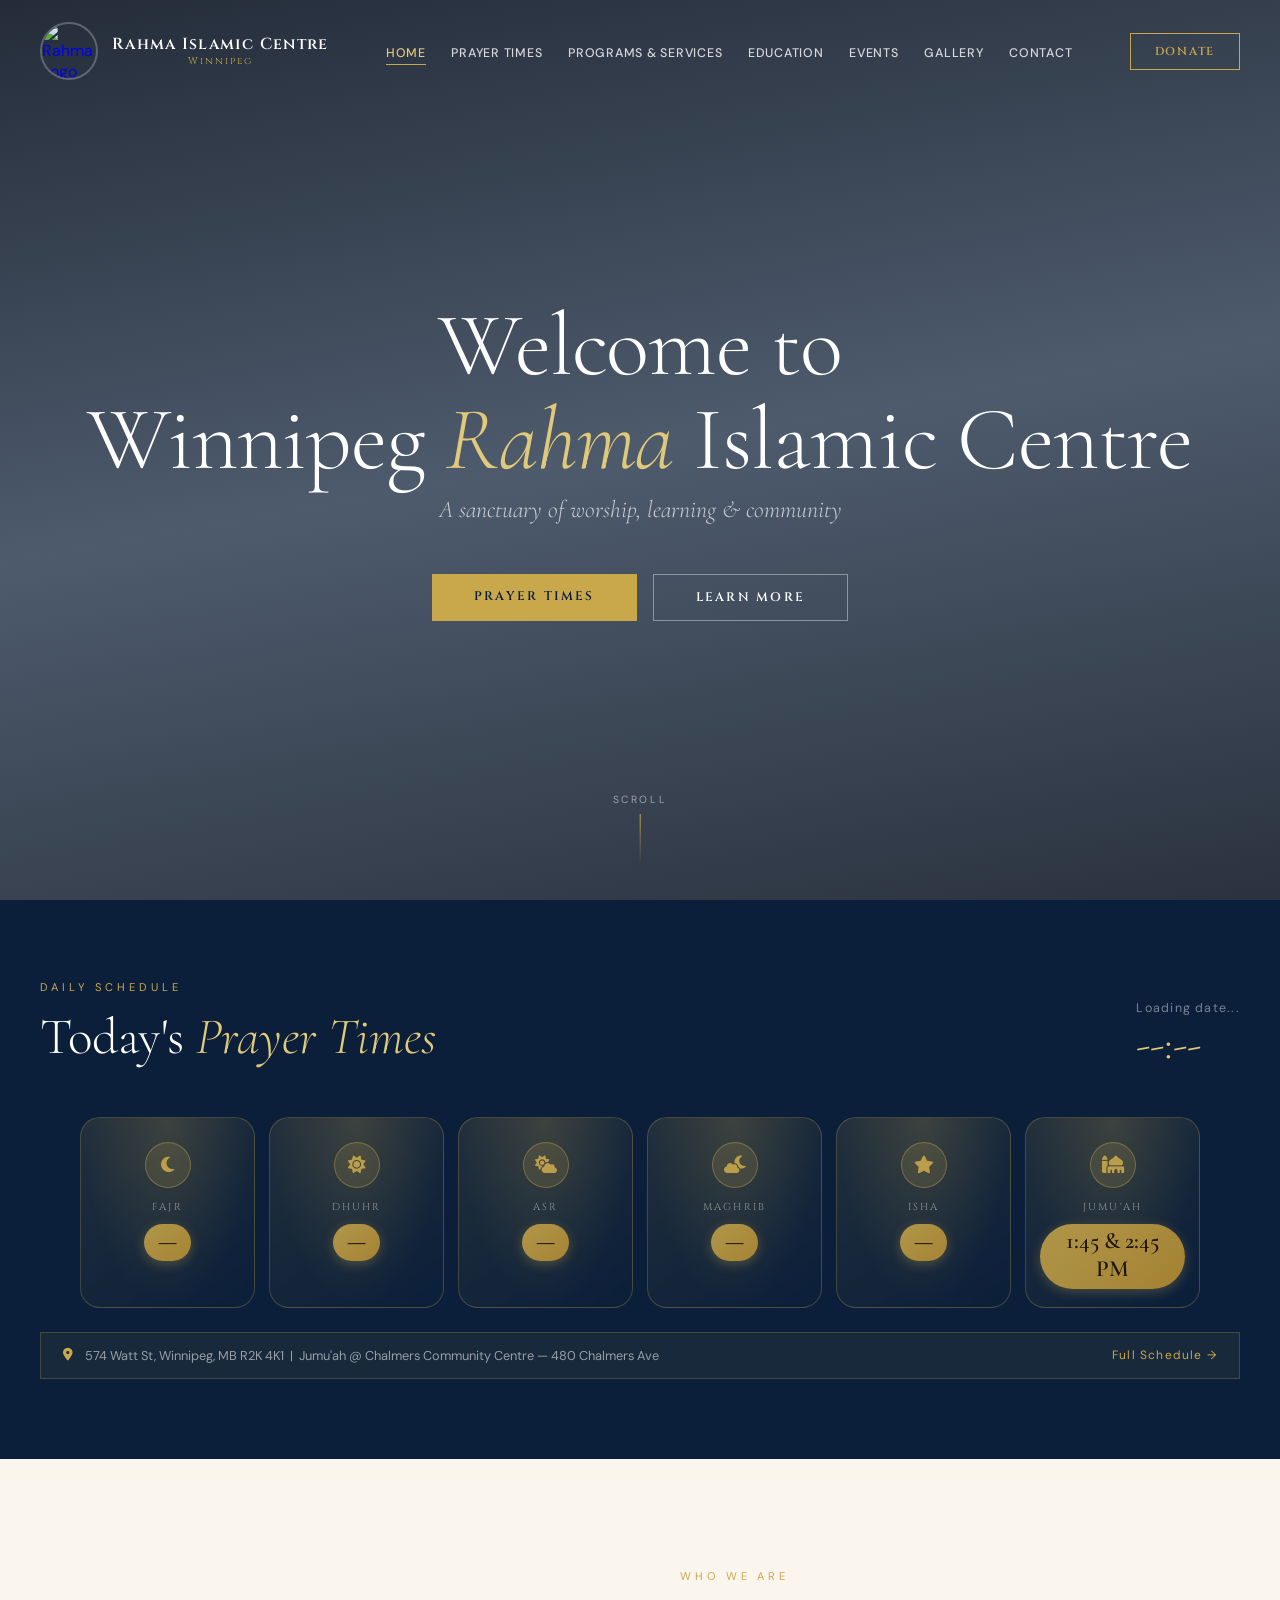
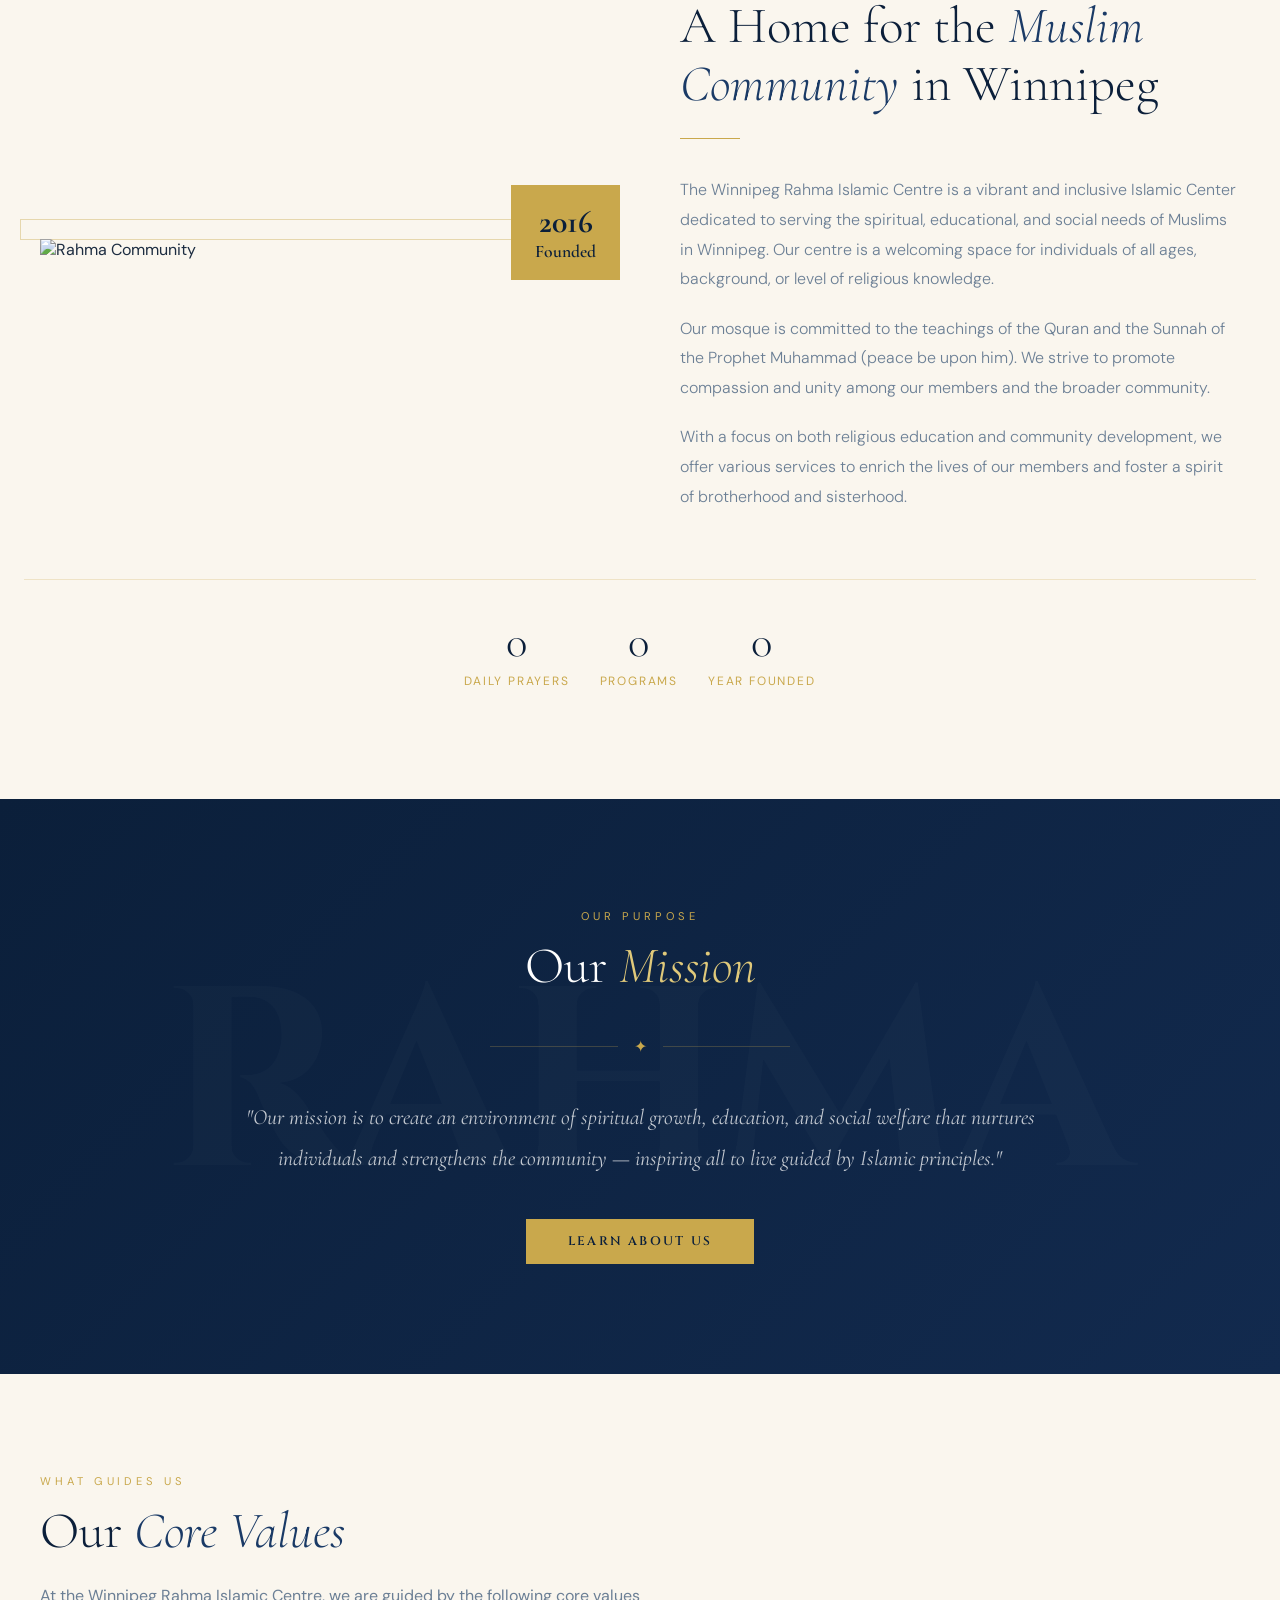
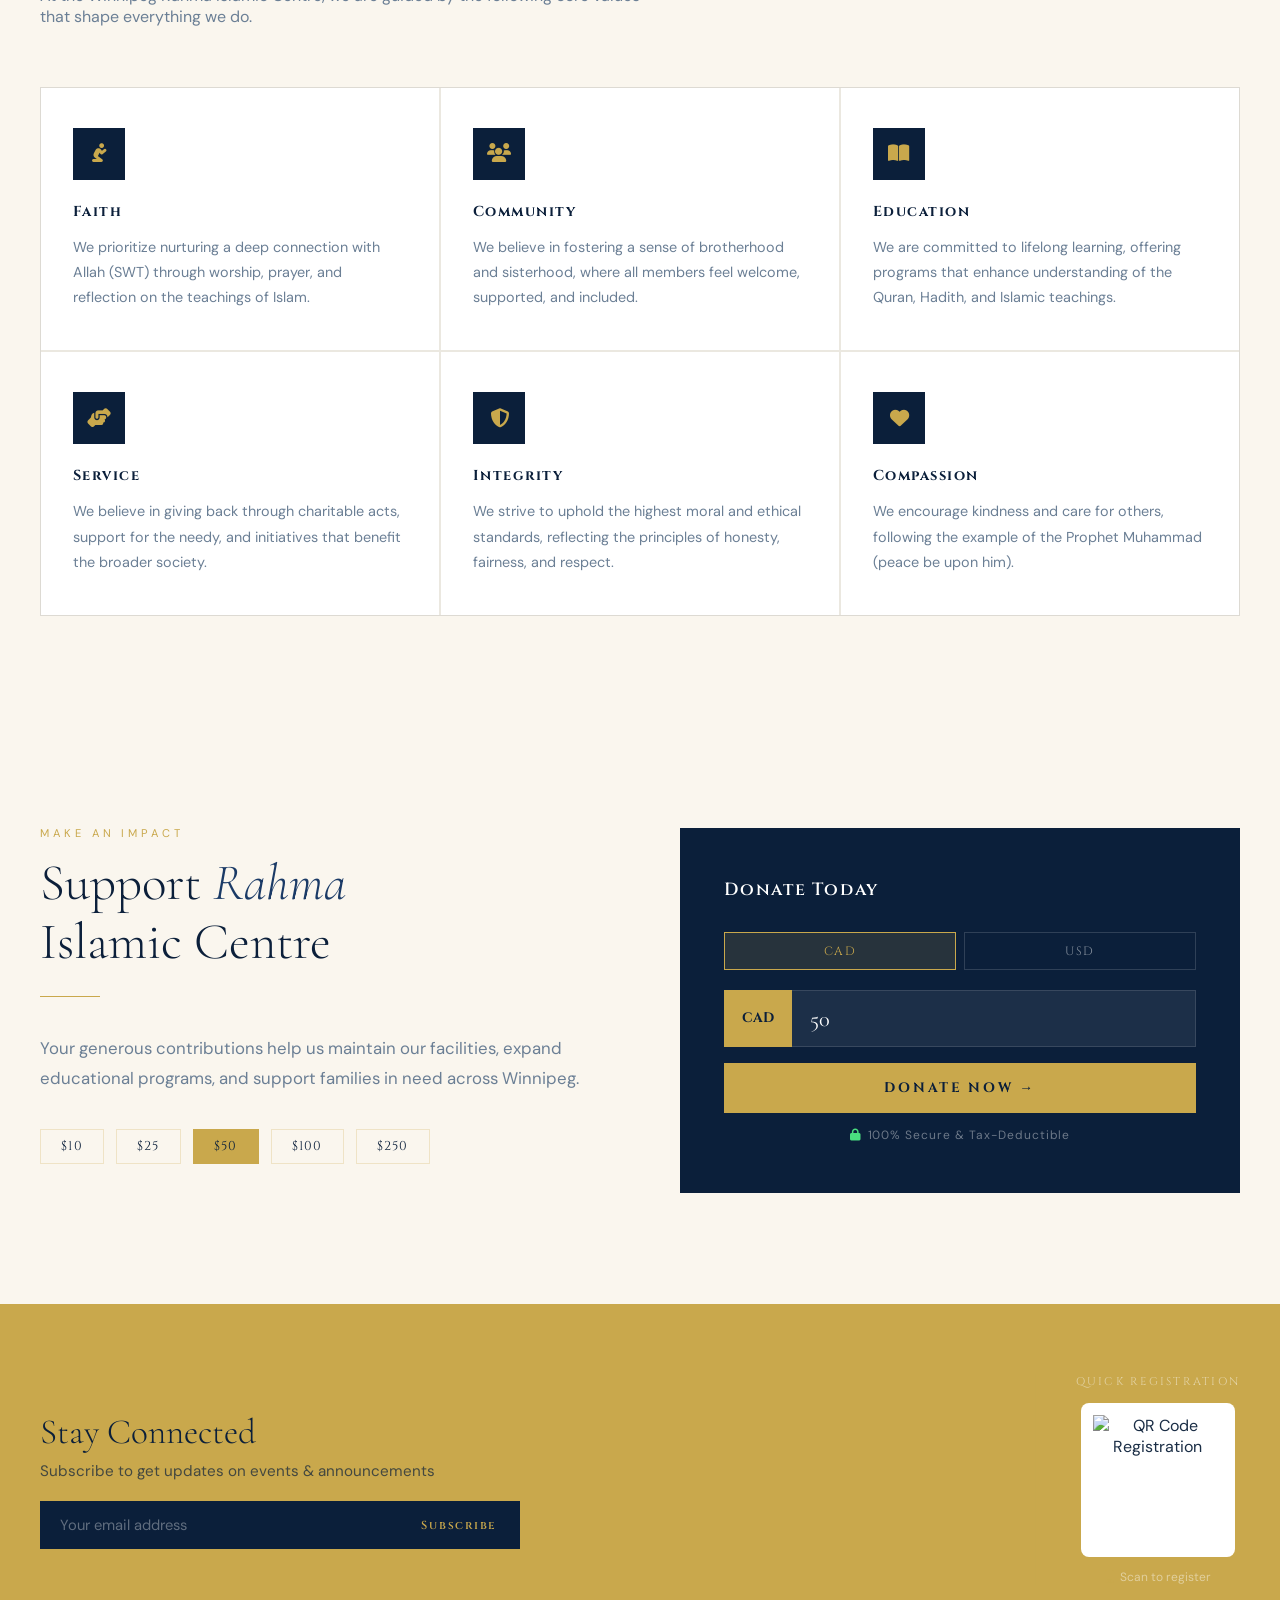
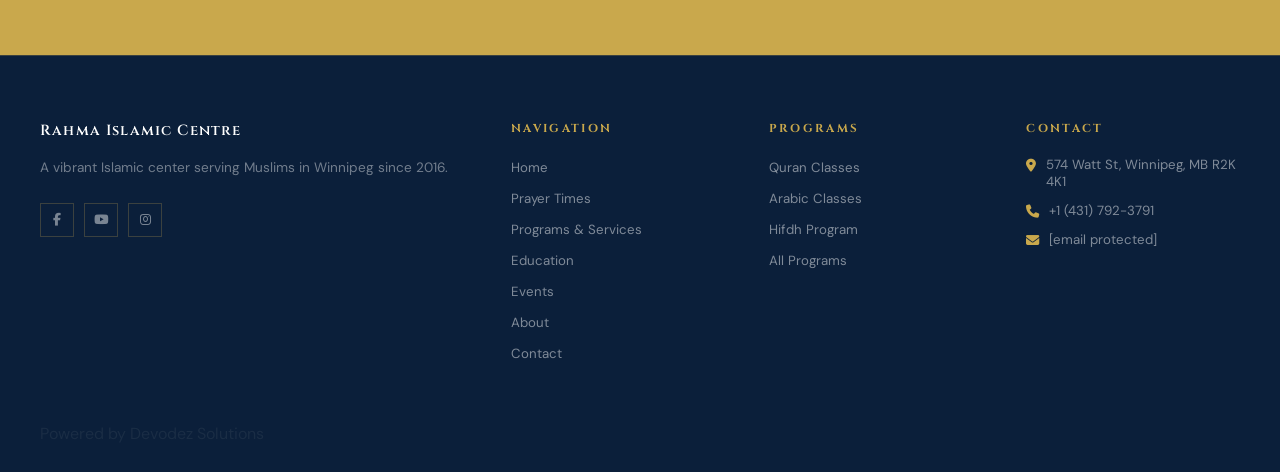
==== commit 541c4c63: "2016" ====
--- a/index.html
+++ b/index.html
@@ -320,7 +320,7 @@
             <p class="hero-subtitle">A sanctuary of worship, learning &amp; community</p>
             <div class="hero-ctas">
                 <a href="prayer-times.html" class="btn-primary">Prayer Times</a>
-                <a href="about.html" class="btn-outline">Learn More</a>
+                <a href="index.html#about" class="btn-outline">Learn More</a>
             </div>
         </div>
         <div class="hero-scroll" onclick="document.getElementById('prayer').scrollIntoView({behavior:'smooth'})">
@@ -364,7 +364,7 @@
             <div class="about-grid">
                 <div class="about-img-wrap reveal">
                     <img src="mosque.jpg" alt="Rahma Community">
-                    <div class="about-year"><strong>2018</strong>Founded</div>
+                    <div class="about-year"><strong>2016</strong>Founded</div>
                 </div>
                 <div class="about-text">
                     <span class="section-label reveal">Who We Are</span>
@@ -380,7 +380,7 @@
             <div class="about-stats reveal reveal-delay-2">
                 <div class="stat-item"><span class="stat-number" data-target="5">0</span><span class="stat-label">Daily Prayers</span></div>
                 <div class="stat-item"><span class="stat-number" data-target="7">0</span><span class="stat-label">Programs</span></div>
-                <div class="stat-item"><span class="stat-number" data-target="2018">0</span><span class="stat-label">Year Founded</span></div>
+                <div class="stat-item"><span class="stat-number" data-target="2016">0</span><span class="stat-label">Year Founded</span></div>
             </div>
         </div>
     </section>
@@ -394,11 +394,11 @@
             <h2 class="section-title reveal" style="color:var(--white);text-align:center;">Our <em style="color:var(--gold-light)">Mission</em></h2>
             <div class="mission-divider reveal"><span class="mission-gem">✦</span></div>
             <p class="reveal">"Our mission is to create an environment of spiritual growth, education, and social welfare that nurtures individuals and strengthens the community — inspiring all to live guided by Islamic principles."</p>
-            <div style="margin-top:40px;text-align:center;" class="reveal reveal-delay-2"><a href="about.html" class="btn-primary">Learn About Us</a></div>
-        </div>
-    </section>
-
-    <section class="values-section">
+            <div style="margin-top:40px;text-align:center;" class="reveal reveal-delay-2"><a href="index.html#about" class="btn-primary">Learn About Us</a></div>
+        </div>
+    </section>
+
+    <section class="values-section" id="values">
         <div class="container">
             <span class="section-label reveal">What Guides Us</span>
             <h2 class="section-title reveal">Our <em>Core Values</em></h2>
@@ -485,7 +485,7 @@
     </section>
     <footer class="footer"><div class="container">
         <div class="footer-grid">
-            <div class="footer-brand"><span class="logo-text-footer">Rahma Islamic Centre</span><p>A vibrant Islamic center serving Muslims in Winnipeg since 2018.</p><div class="footer-social"><a href="#"><i class="fab fa-facebook-f"></i></a><a href="#"><i class="fab fa-youtube"></i></a><a href="#"><i class="fab fa-instagram"></i></a></div></div>
+            <div class="footer-brand"><span class="logo-text-footer">Rahma Islamic Centre</span><p>A vibrant Islamic center serving Muslims in Winnipeg since 2016.</p><div class="footer-social"><a href="#"><i class="fab fa-facebook-f"></i></a><a href="#"><i class="fab fa-youtube"></i></a><a href="#"><i class="fab fa-instagram"></i></a></div></div>
             <div class="footer-col"><h4>Navigation</h4><ul>
                 <li><a href="index.html">Home</a></li><li><a href="prayer-times.html">Prayer Times</a></li>
                 <li><a href="programs.html">Programs &amp; Services</a></li><li><a href="education.html">Education</a></li>
@@ -498,14 +498,14 @@
             <div class="footer-col"><h4>Contact</h4>
                 <div class="contact-li"><i class="fas fa-map-marker-alt"></i><span>574 Watt St, Winnipeg, MB R2K 4K1</span></div>
                 <div class="contact-li"><i class="fas fa-phone"></i><span>+1 (431) 792-3791</span></div>
-                <div class="contact-li"><i class="fas fa-envelope"></i><span><a href="mailto:rahmaislamiccentre@gmail.com">rahmaislamiccentre@gmail.com</a></span></div>
+                <div class="contact-li"><i class="fas fa-envelope"></i><span><a href="/cdn-cgi/l/email-protection#addfccc5c0ccc4dec1ccc0c4cecec8c3d9dfc8edcac0ccc4c183cec2c0"><span class="__cf_email__" data-cfemail="1361727b7e727a607f727e7a7070767d67617653747e727a7f3d707c7e">[email&#160;protected]</span></a></span></div>
             </div>
         </div>
                                         <span>Powered by Devodez Solutions</span>
             </div>
         </div>
     </footer>
-    <script data-cfasync="false" src="/cdn-cgi/scripts/5c5dd728/cloudflare-static/email-decode.min.js"></script><script src="shared.js"></script>
+    <script data-cfasync="false" src="/cdn-cgi/scripts/5c5dd728/cloudflare-static/email-decode.min.js"></script><script data-cfasync="false" src="/cdn-cgi/scripts/5c5dd728/cloudflare-static/email-decode.min.js"></script><script src="shared.js"></script>
     <script>
     /* ── HORLOGE + DATE — PAGE HOME ── */
     (function tickClock(){
@@ -586,14 +586,4 @@
                     var prog = Math.min((ts - start) / duration, 1);
                     el.textContent = Math.floor(prog * target);
                     if (prog < 1) requestAnimationFrame(step);
-                    else el.textContent = target;
-                };
-                requestAnimationFrame(step);
-                obs.unobserve(el);
-            });
-        }, { threshold: 0.3 });
-        nums.forEach(function(n) { obs.observe(n); });
-    });
-</script>
-</body>
-</html>
+                    else 
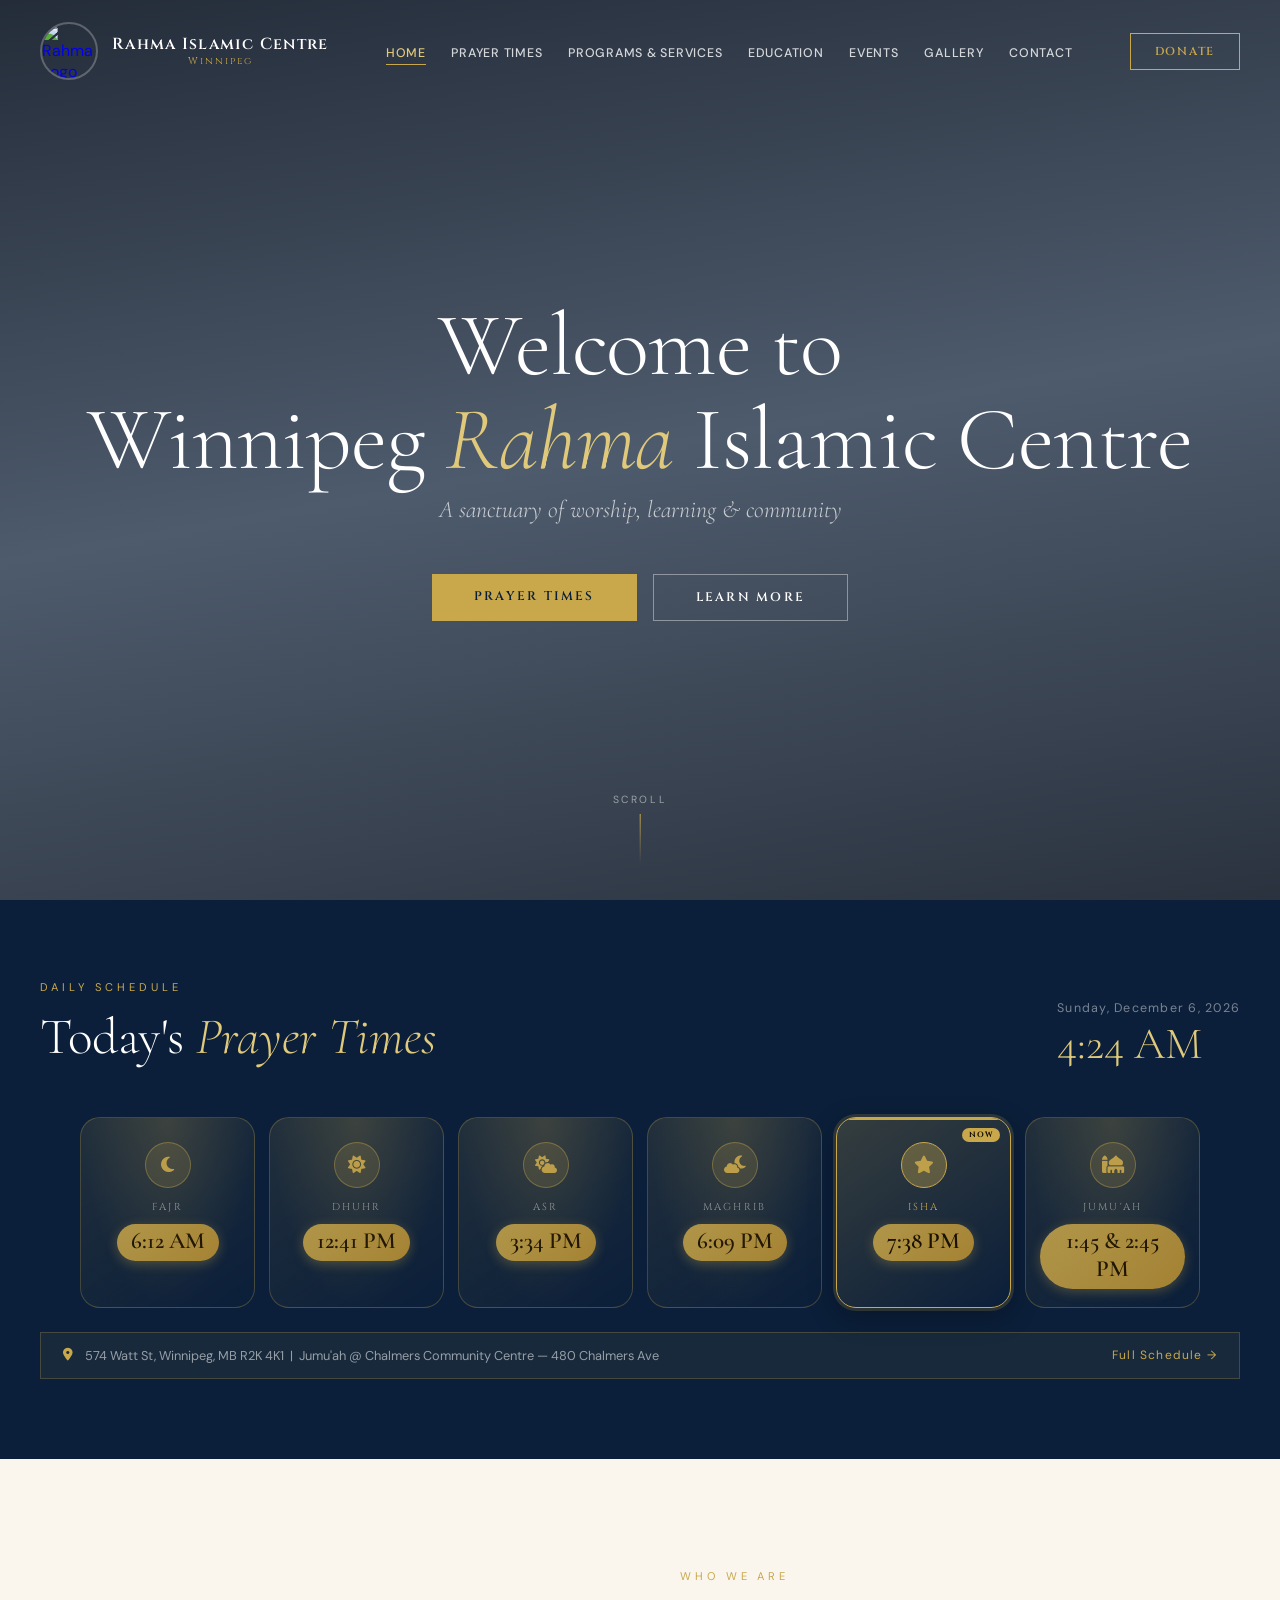
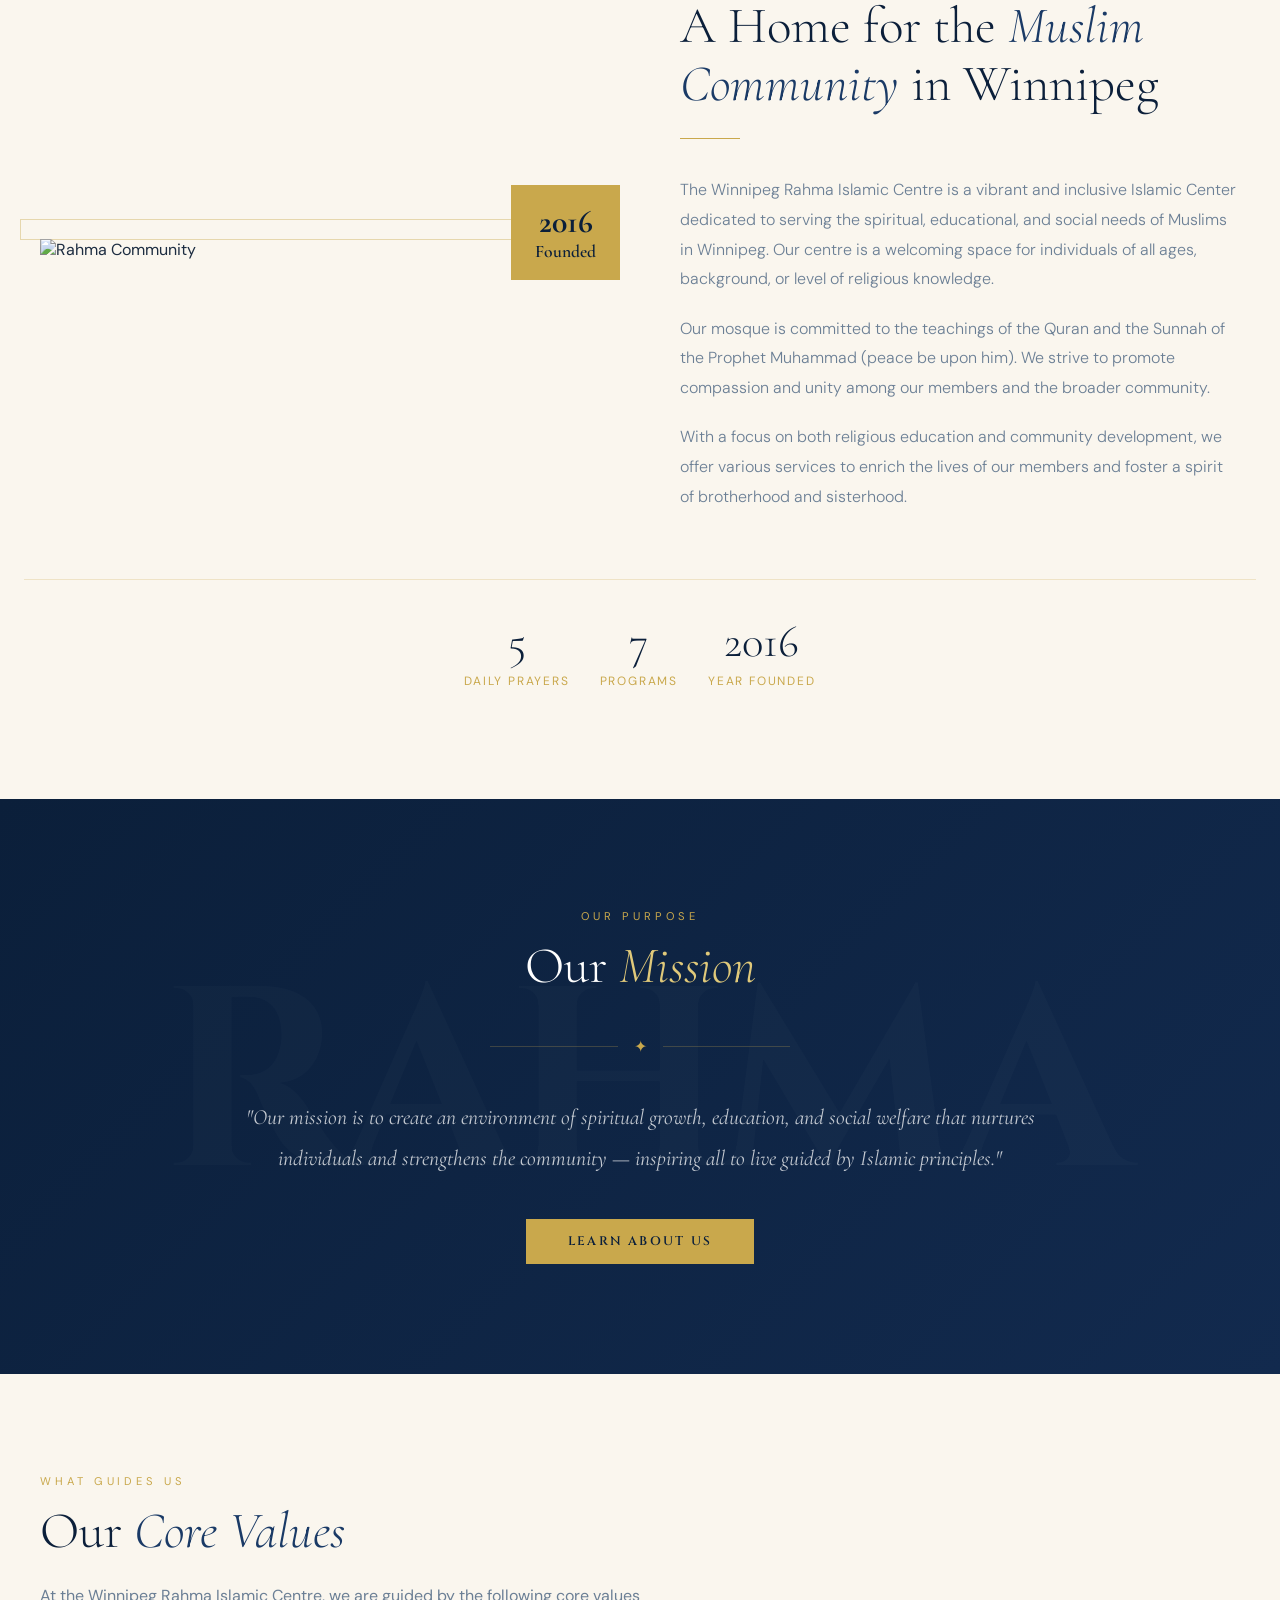
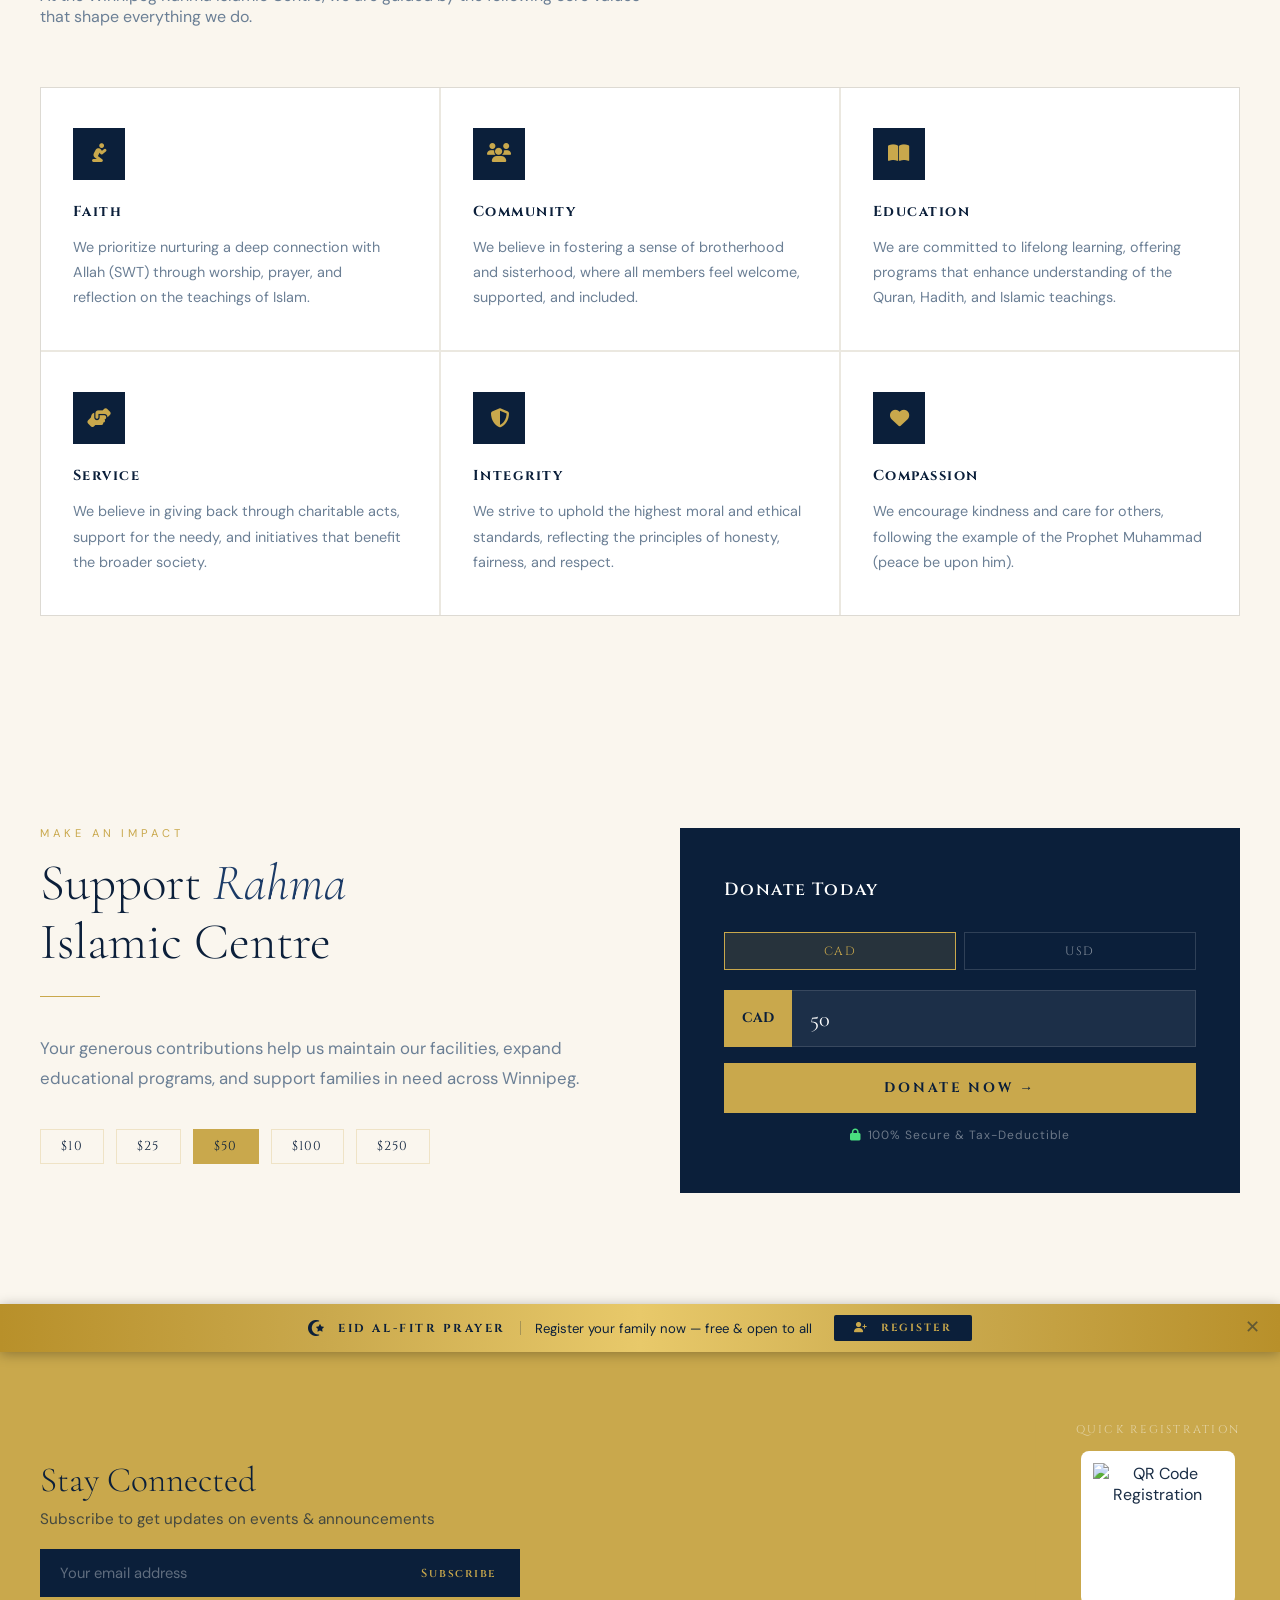
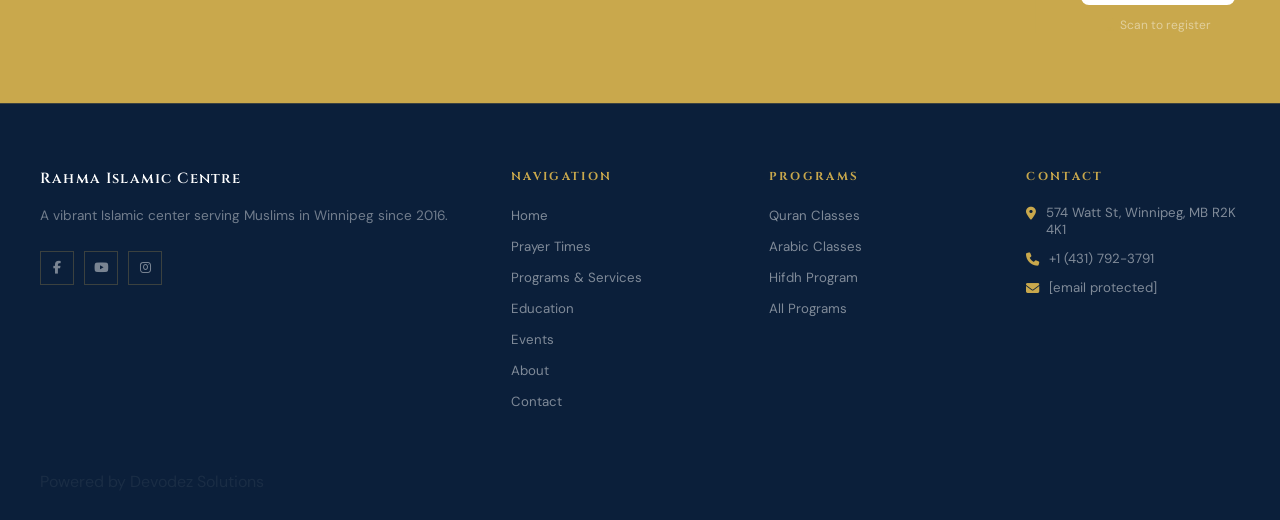
==== commit 70dfd1be: "123" ====
--- a/index.html
+++ b/index.html
@@ -90,7 +90,22 @@
         /* ===== RESPONSIVE ===== */
         @media (max-width: 900px) { .about-grid, .donate-inner { grid-template-columns: 1fr; gap: 50px; } .about-stats { grid-template-columns: repeat(2, max-content); justify-content: center; justify-items: center; }}
         @media (max-width: 600px) {.about-stats { grid-template-columns: 1fr; stify-items: center;} .donate-form-box { padding: 36px 24px; }}
-    </style>
+    
+        /* ── MOBILE MENU FALLBACK ── */
+        @media (max-width: 960px) {
+            .nav-links { display: none !important; }
+            .nav-donate { display: none !important; }
+            .hamburger { display: flex !important; flex-direction: column; gap: 6px; cursor: pointer; padding: 4px; }
+            .hamburger span { width: 26px; height: 1.5px; background: #C9A84C; display: block; transition: all 0.3s; }
+            .hamburger.active span:nth-child(1) { transform: rotate(45deg) translate(5px,5px); }
+            .hamburger.active span:nth-child(2) { opacity: 0; }
+            .hamburger.active span:nth-child(3) { transform: rotate(-45deg) translate(5px,-5px); }
+        }
+        .mobile-menu { display: none; position: fixed; inset: 0; z-index: 999; background: #1A2744; flex-direction: column; align-items: center; justify-content: center; gap: 2rem; }
+        .mobile-menu.active { display: flex !important; }
+        .mobile-menu a { font-family: 'Cinzel', serif; font-size: 1.3rem; color: #fff; text-decoration: none; letter-spacing: 0.1em; }
+        .mobile-menu a:hover { color: #C9A84C; }
+</style>
 
     <!-- DROPDOWN NAV CSS -->
     <style>
@@ -451,6 +466,29 @@
     <!-- NEWSLETTER -->
     
     <!-- NEWSLETTER + QR FUSIONNÉS -->
+    
+    <!-- ══ EID ANNOUNCEMENT STRIP ══ -->
+    <div id="eidStrip" style="position:relative;width:100%;z-index:1002;background:linear-gradient(90deg,#B8902A,#C9A84C,#E8C96A,#C9A84C,#B8902A);padding:0;overflow:hidden;box-shadow:0 2px 12px rgba(0,0,0,0.3);">
+        <div style="max-width:1300px;margin:0 auto;display:flex;align-items:center;justify-content:center;gap:14px;padding:11px 20px;position:relative;">
+            <i class="fas fa-star-and-crescent" style="color:#0B1F3A;font-size:1rem;flex-shrink:0;"></i>
+            <span style="font-family:'Cinzel',serif;font-size:0.72rem;font-weight:700;letter-spacing:0.22em;color:#0B1F3A;text-transform:uppercase;white-space:nowrap;">Eid Al-Fitr Prayer</span>
+            <span style="width:1px;height:14px;background:rgba(11,31,58,0.25);flex-shrink:0;"></span>
+            <span style="font-family:'DM Sans',sans-serif;font-size:0.82rem;color:#0B1F3A;white-space:nowrap;">Register your family now — free &amp; open to all</span>
+            <a href="eid-registration.html" style="display:inline-flex;align-items:center;gap:7px;padding:6px 20px;background:#0B1F3A;color:#C9A84C;text-decoration:none;font-family:'Cinzel',serif;font-size:0.65rem;font-weight:700;letter-spacing:0.18em;text-transform:uppercase;border-radius:2px;flex-shrink:0;margin-left:8px;">
+                <i class="fas fa-user-plus"></i>&nbsp;Register
+            </a>
+            <button onclick="document.getElementById('eidStrip').style.display='none';document.body.style.paddingTop='0';" style="position:absolute;right:16px;top:50%;transform:translateY(-50%);background:none;border:none;cursor:pointer;color:rgba(11,31,58,0.5);font-size:1.1rem;padding:4px;line-height:1;" title="Close">&#x2715;</button>
+        </div>
+    </div>
+    <style>
+        /* EID strip responsive */
+        @media (max-width: 680px) {
+            #eidStrip span:nth-child(4) { display: none; }
+            #eidStrip span:nth-child(3) { display: none; }
+        }
+    </style>
+
+
     <section class="newsletter-section">
         <div class="container">
             <div class="nl-flex-wrap" style="display:flex;flex-wrap:wrap;gap:40px;align-items:center;justify-content:space-between;">
@@ -498,14 +536,14 @@
             <div class="footer-col"><h4>Contact</h4>
                 <div class="contact-li"><i class="fas fa-map-marker-alt"></i><span>574 Watt St, Winnipeg, MB R2K 4K1</span></div>
                 <div class="contact-li"><i class="fas fa-phone"></i><span>+1 (431) 792-3791</span></div>
-                <div class="contact-li"><i class="fas fa-envelope"></i><span><a href="/cdn-cgi/l/email-protection#addfccc5c0ccc4dec1ccc0c4cecec8c3d9dfc8edcac0ccc4c183cec2c0"><span class="__cf_email__" data-cfemail="1361727b7e727a607f727e7a7070767d67617653747e727a7f3d707c7e">[email&#160;protected]</span></a></span></div>
+                <div class="contact-li"><i class="fas fa-envelope"></i><span><a href="/cdn-cgi/l/email-protection#e1828e8f95808295a19380898c808e8f8d888f84cf8e9386"><span class="__cf_email__" data-cfemail="ff9c90918b9e9c8bbf8d9e97929e90919396919ad1908d98">[email&#160;protected]</span></a></span></div>
             </div>
         </div>
                                         <span>Powered by Devodez Solutions</span>
             </div>
         </div>
     </footer>
-    <script data-cfasync="false" src="/cdn-cgi/scripts/5c5dd728/cloudflare-static/email-decode.min.js"></script><script data-cfasync="false" src="/cdn-cgi/scripts/5c5dd728/cloudflare-static/email-decode.min.js"></script><script src="shared.js"></script>
+    <script data-cfasync="false" src="/cdn-cgi/scripts/5c5dd728/cloudflare-static/email-decode.min.js"></script><script src="shared.js"></script>
     <script>
     /* ── HORLOGE + DATE — PAGE HOME ── */
     (function tickClock(){
@@ -586,4 +624,14 @@
                     var prog = Math.min((ts - start) / duration, 1);
                     el.textContent = Math.floor(prog * target);
                     if (prog < 1) requestAnimationFrame(step);
-                    else +                    else el.textContent = target;
+                };
+                requestAnimationFrame(step);
+                obs.unobserve(el);
+            });
+        }, { threshold: 0.3 });
+        nums.forEach(function(n) { obs.observe(n); });
+    });
+</script>
+</body>
+</html>
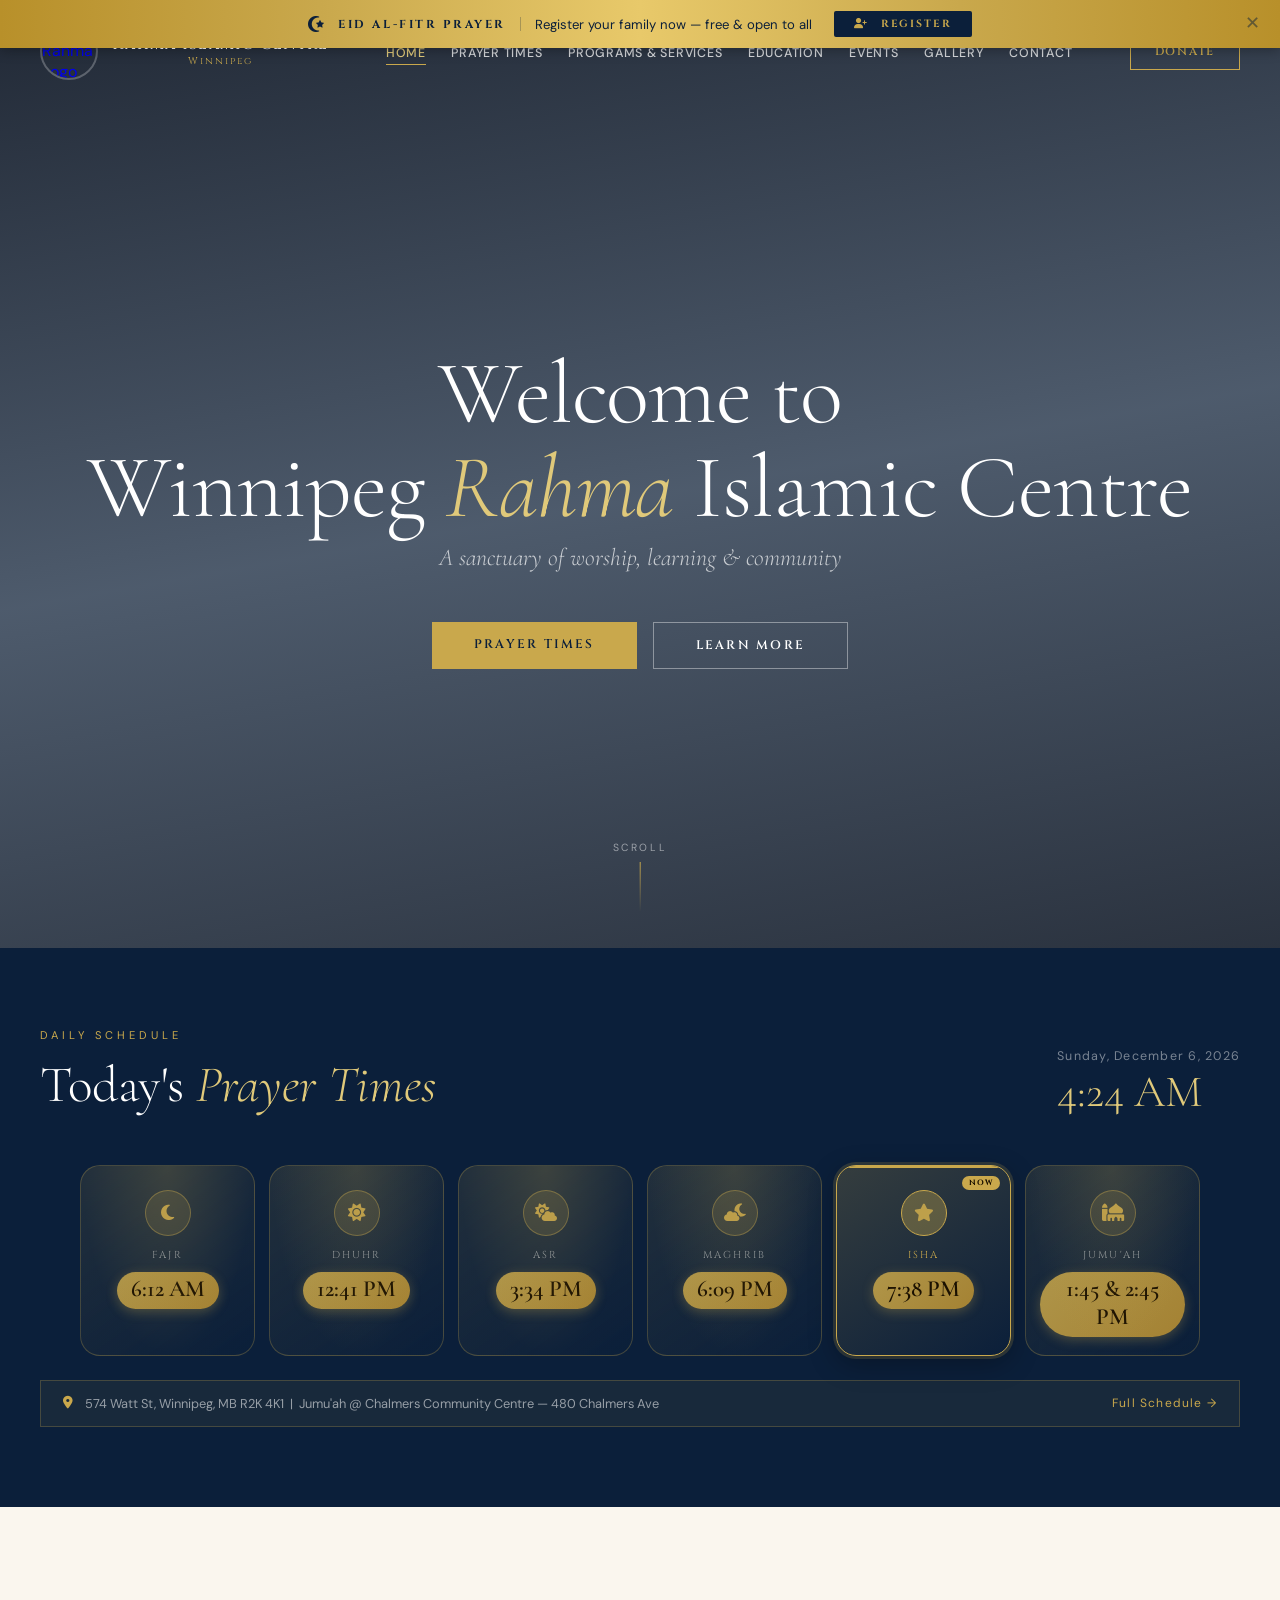
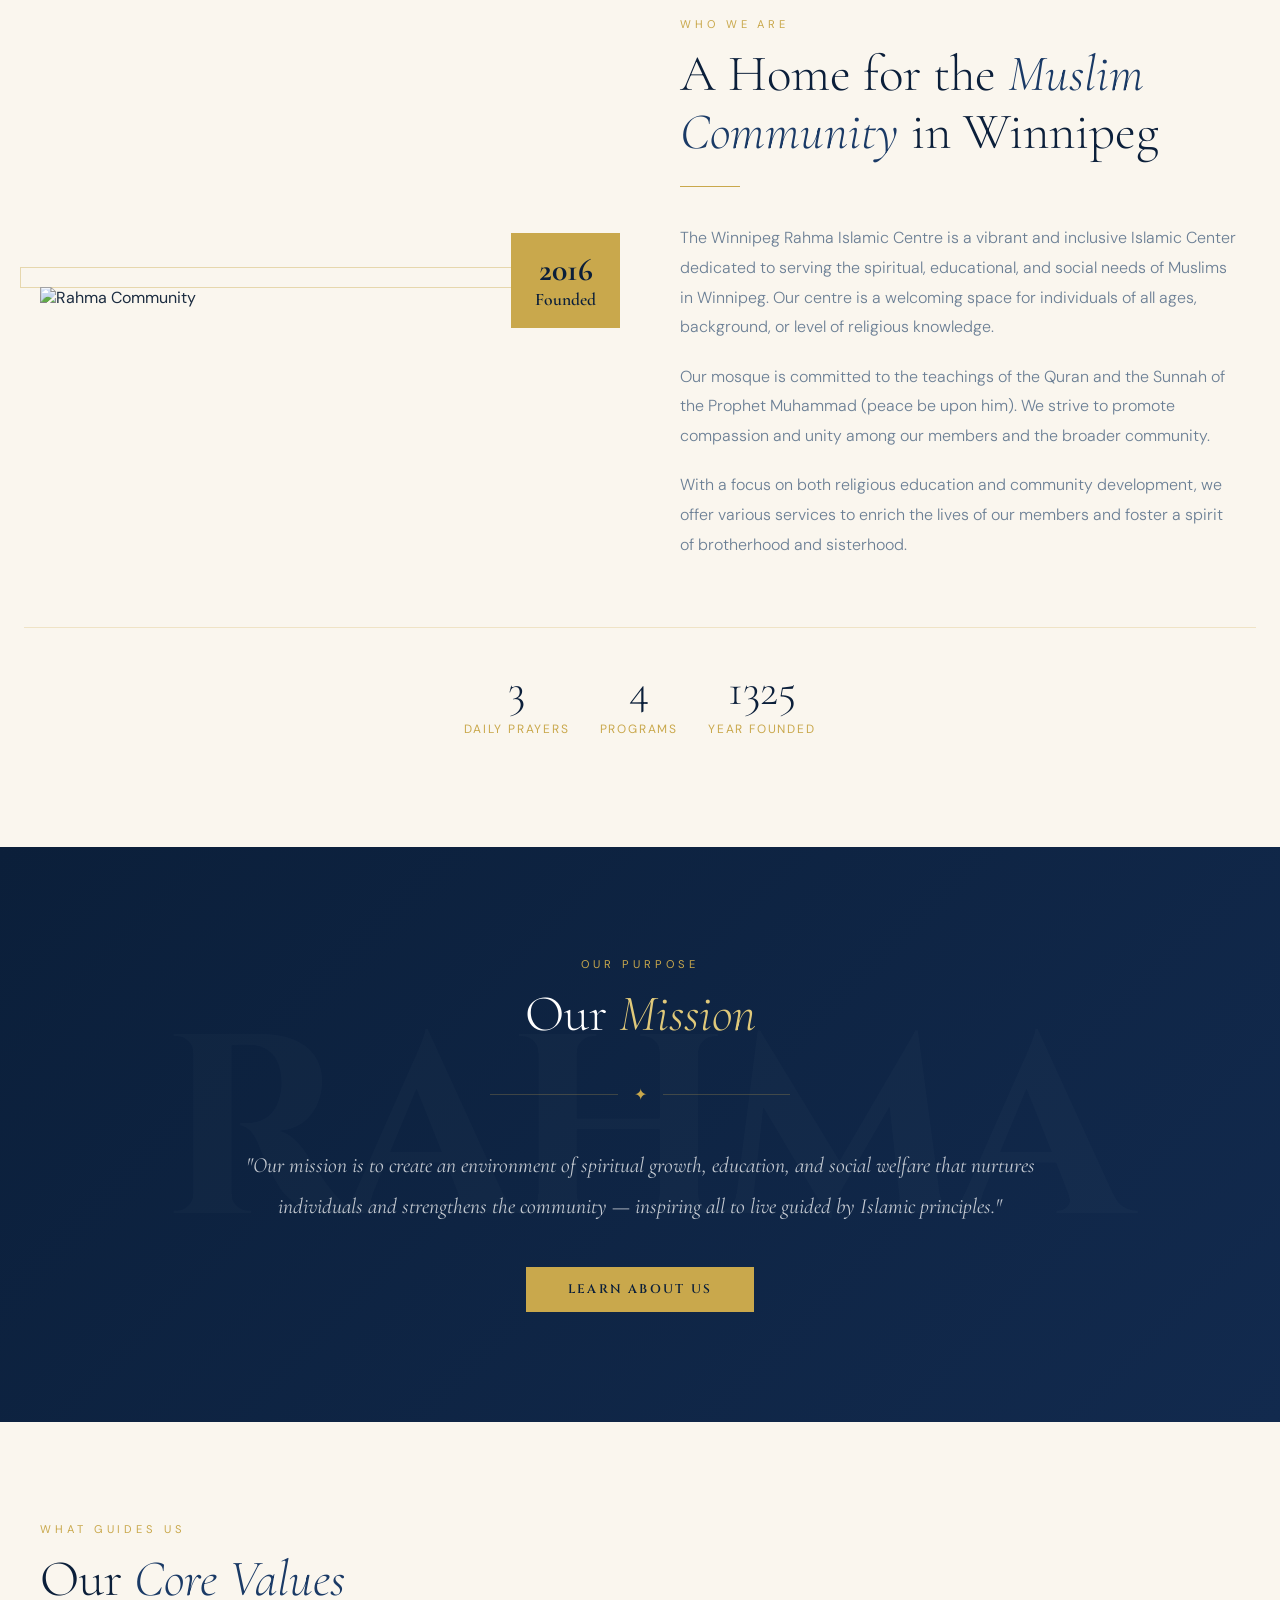
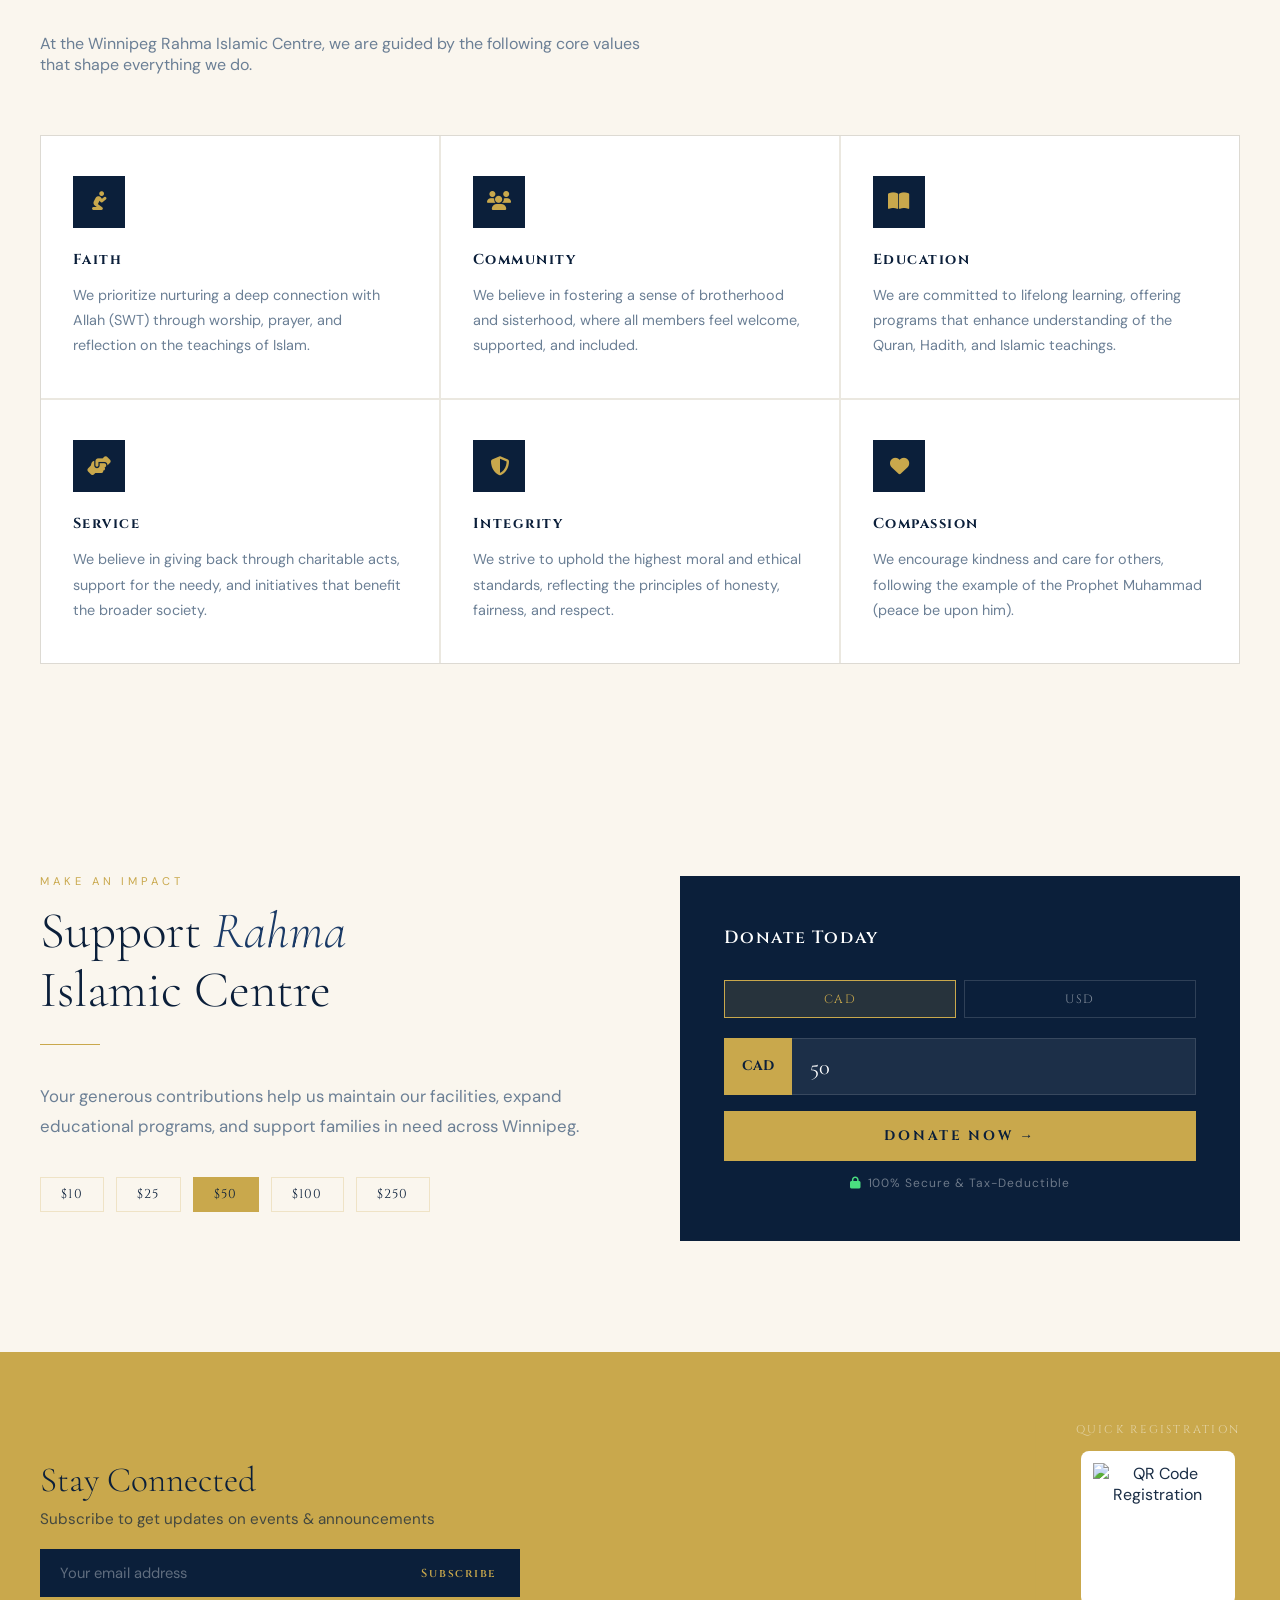
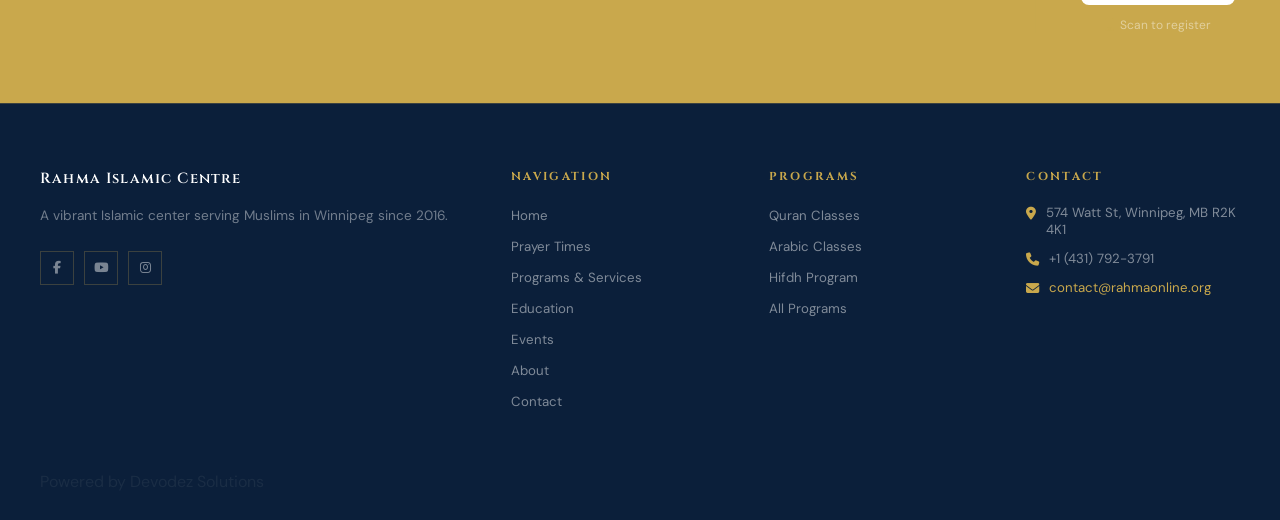
==== commit 4aa0439f: "9iuh" ====
--- a/index.html
+++ b/index.html
@@ -324,6 +324,28 @@
         </div>
     </nav>
 
+    <!-- ══ EID ANNOUNCEMENT STRIP ══ -->
+    <div id="eidStrip" style="position:relative;width:100%;z-index:1002;background:linear-gradient(90deg,#B8902A,#C9A84C,#E8C96A,#C9A84C,#B8902A);padding:0;overflow:hidden;box-shadow:0 2px 12px rgba(0,0,0,0.3);">
+        <div style="max-width:1300px;margin:0 auto;display:flex;align-items:center;justify-content:center;gap:14px;padding:11px 20px;position:relative;">
+            <i class="fas fa-star-and-crescent" style="color:#0B1F3A;font-size:1rem;flex-shrink:0;"></i>
+            <span style="font-family:'Cinzel',serif;font-size:0.72rem;font-weight:700;letter-spacing:0.22em;color:#0B1F3A;text-transform:uppercase;white-space:nowrap;">Eid Al-Fitr Prayer</span>
+            <span style="width:1px;height:14px;background:rgba(11,31,58,0.25);flex-shrink:0;"></span>
+            <span style="font-family:'DM Sans',sans-serif;font-size:0.82rem;color:#0B1F3A;white-space:nowrap;">Register your family now — free &amp; open to all</span>
+            <a href="eid-registration.html" style="display:inline-flex;align-items:center;gap:7px;padding:6px 20px;background:#0B1F3A;color:#C9A84C;text-decoration:none;font-family:'Cinzel',serif;font-size:0.65rem;font-weight:700;letter-spacing:0.18em;text-transform:uppercase;border-radius:2px;flex-shrink:0;margin-left:8px;">
+                <i class="fas fa-user-plus"></i>&nbsp;Register
+            </a>
+            <button onclick="document.getElementById('eidStrip').style.display='none';document.body.style.paddingTop='0';" style="position:absolute;right:16px;top:50%;transform:translateY(-50%);background:none;border:none;cursor:pointer;color:rgba(11,31,58,0.5);font-size:1.1rem;padding:4px;line-height:1;" title="Close">&#x2715;</button>
+        </div>
+    </div>
+    <style>
+        /* EID strip responsive */
+        @media (max-width: 680px) {
+            #eidStrip span:nth-child(4) { display: none; }
+            #eidStrip span:nth-child(3) { display: none; }
+        }
+    </style>
+
+
     <!-- HERO -->
     <section class="hero">
         <div class="hero-bg"></div>
@@ -467,27 +489,6 @@
     
     <!-- NEWSLETTER + QR FUSIONNÉS -->
     
-    <!-- ══ EID ANNOUNCEMENT STRIP ══ -->
-    <div id="eidStrip" style="position:relative;width:100%;z-index:1002;background:linear-gradient(90deg,#B8902A,#C9A84C,#E8C96A,#C9A84C,#B8902A);padding:0;overflow:hidden;box-shadow:0 2px 12px rgba(0,0,0,0.3);">
-        <div style="max-width:1300px;margin:0 auto;display:flex;align-items:center;justify-content:center;gap:14px;padding:11px 20px;position:relative;">
-            <i class="fas fa-star-and-crescent" style="color:#0B1F3A;font-size:1rem;flex-shrink:0;"></i>
-            <span style="font-family:'Cinzel',serif;font-size:0.72rem;font-weight:700;letter-spacing:0.22em;color:#0B1F3A;text-transform:uppercase;white-space:nowrap;">Eid Al-Fitr Prayer</span>
-            <span style="width:1px;height:14px;background:rgba(11,31,58,0.25);flex-shrink:0;"></span>
-            <span style="font-family:'DM Sans',sans-serif;font-size:0.82rem;color:#0B1F3A;white-space:nowrap;">Register your family now — free &amp; open to all</span>
-            <a href="eid-registration.html" style="display:inline-flex;align-items:center;gap:7px;padding:6px 20px;background:#0B1F3A;color:#C9A84C;text-decoration:none;font-family:'Cinzel',serif;font-size:0.65rem;font-weight:700;letter-spacing:0.18em;text-transform:uppercase;border-radius:2px;flex-shrink:0;margin-left:8px;">
-                <i class="fas fa-user-plus"></i>&nbsp;Register
-            </a>
-            <button onclick="document.getElementById('eidStrip').style.display='none';document.body.style.paddingTop='0';" style="position:absolute;right:16px;top:50%;transform:translateY(-50%);background:none;border:none;cursor:pointer;color:rgba(11,31,58,0.5);font-size:1.1rem;padding:4px;line-height:1;" title="Close">&#x2715;</button>
-        </div>
-    </div>
-    <style>
-        /* EID strip responsive */
-        @media (max-width: 680px) {
-            #eidStrip span:nth-child(4) { display: none; }
-            #eidStrip span:nth-child(3) { display: none; }
-        }
-    </style>
-
 
     <section class="newsletter-section">
         <div class="container">
@@ -536,14 +537,14 @@
             <div class="footer-col"><h4>Contact</h4>
                 <div class="contact-li"><i class="fas fa-map-marker-alt"></i><span>574 Watt St, Winnipeg, MB R2K 4K1</span></div>
                 <div class="contact-li"><i class="fas fa-phone"></i><span>+1 (431) 792-3791</span></div>
-                <div class="contact-li"><i class="fas fa-envelope"></i><span><a href="/cdn-cgi/l/email-protection#e1828e8f95808295a19380898c808e8f8d888f84cf8e9386"><span class="__cf_email__" data-cfemail="ff9c90918b9e9c8bbf8d9e97929e90919396919ad1908d98">[email&#160;protected]</span></a></span></div>
+                <div class="contact-li"><i class="fas fa-envelope"></i><span><a href="mailto:contact@rahmaonline.org" style="color:var(--gold);text-decoration:none;">contact@rahmaonline.org</a></span></div>
             </div>
         </div>
                                         <span>Powered by Devodez Solutions</span>
             </div>
         </div>
     </footer>
-    <script data-cfasync="false" src="/cdn-cgi/scripts/5c5dd728/cloudflare-static/email-decode.min.js"></script><script src="shared.js"></script>
+    <script src="shared.js"></script>
     <script>
     /* ── HORLOGE + DATE — PAGE HOME ── */
     (function tickClock(){
